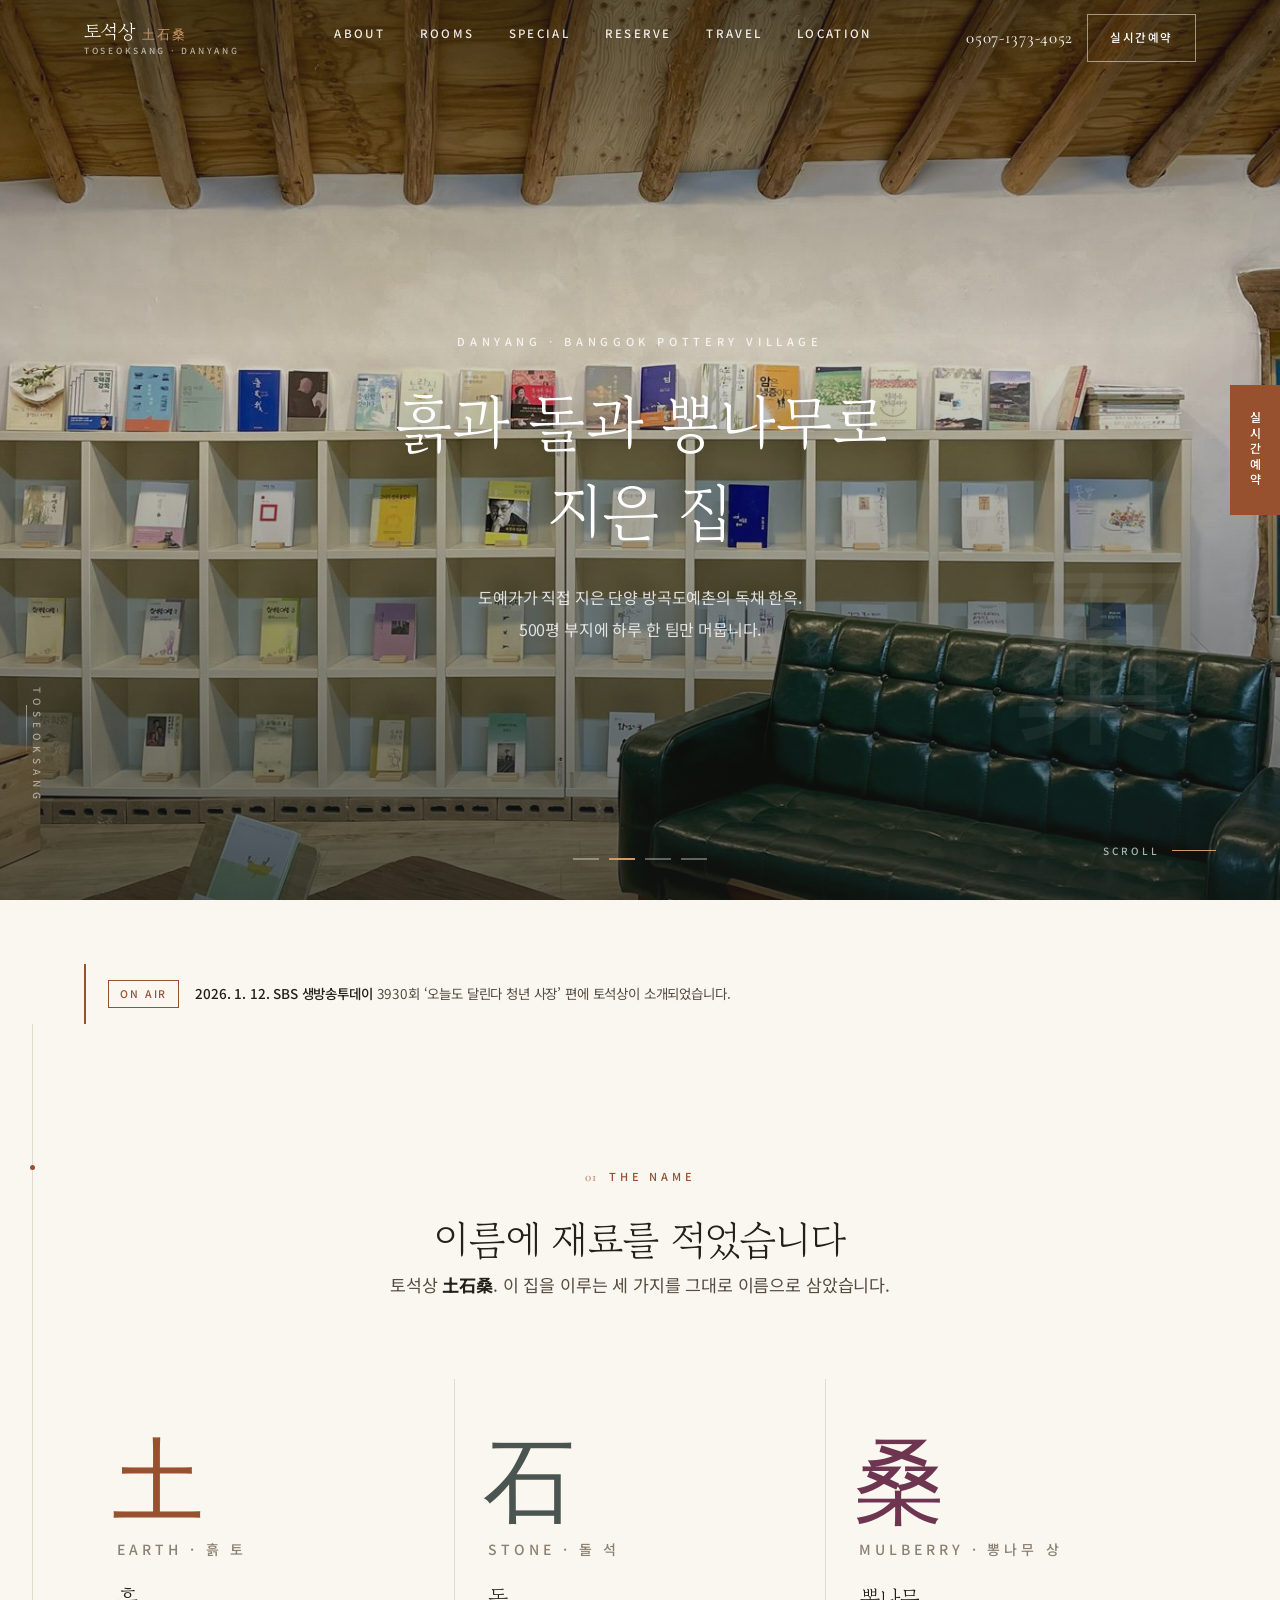
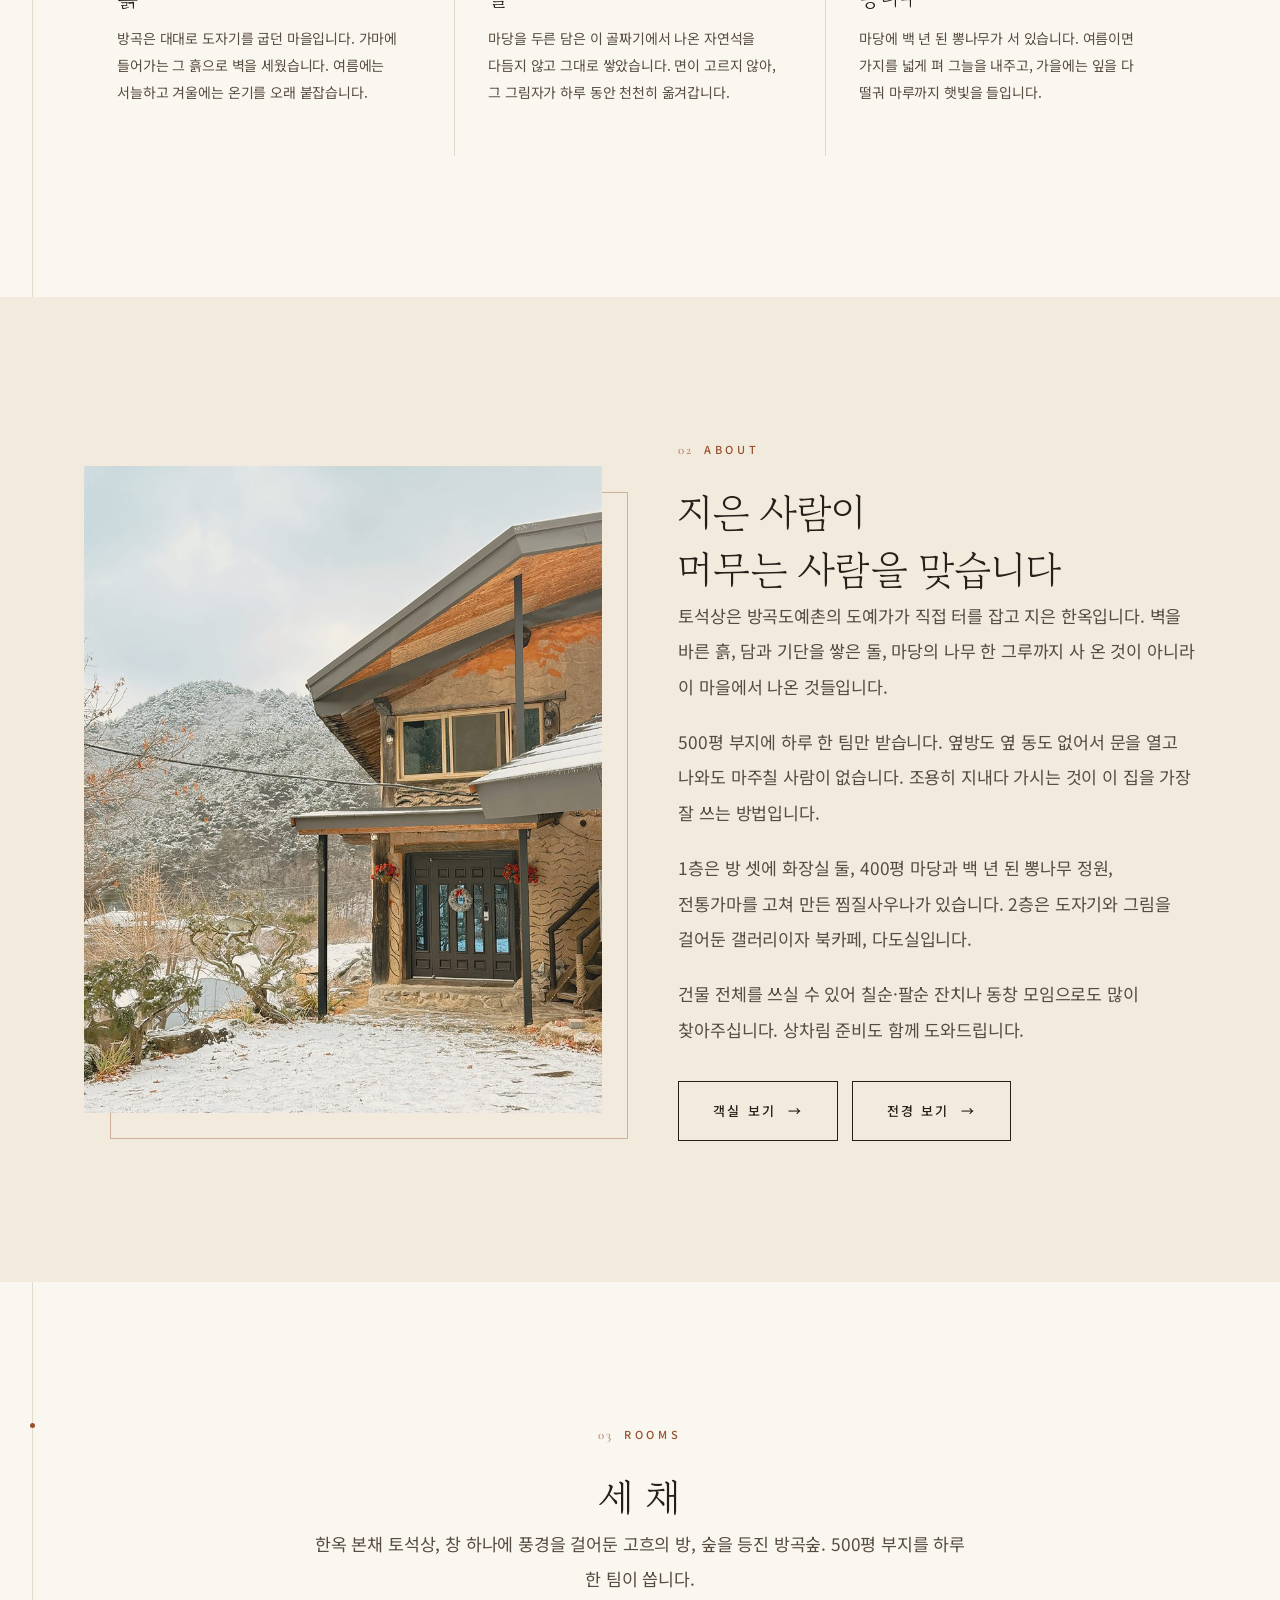
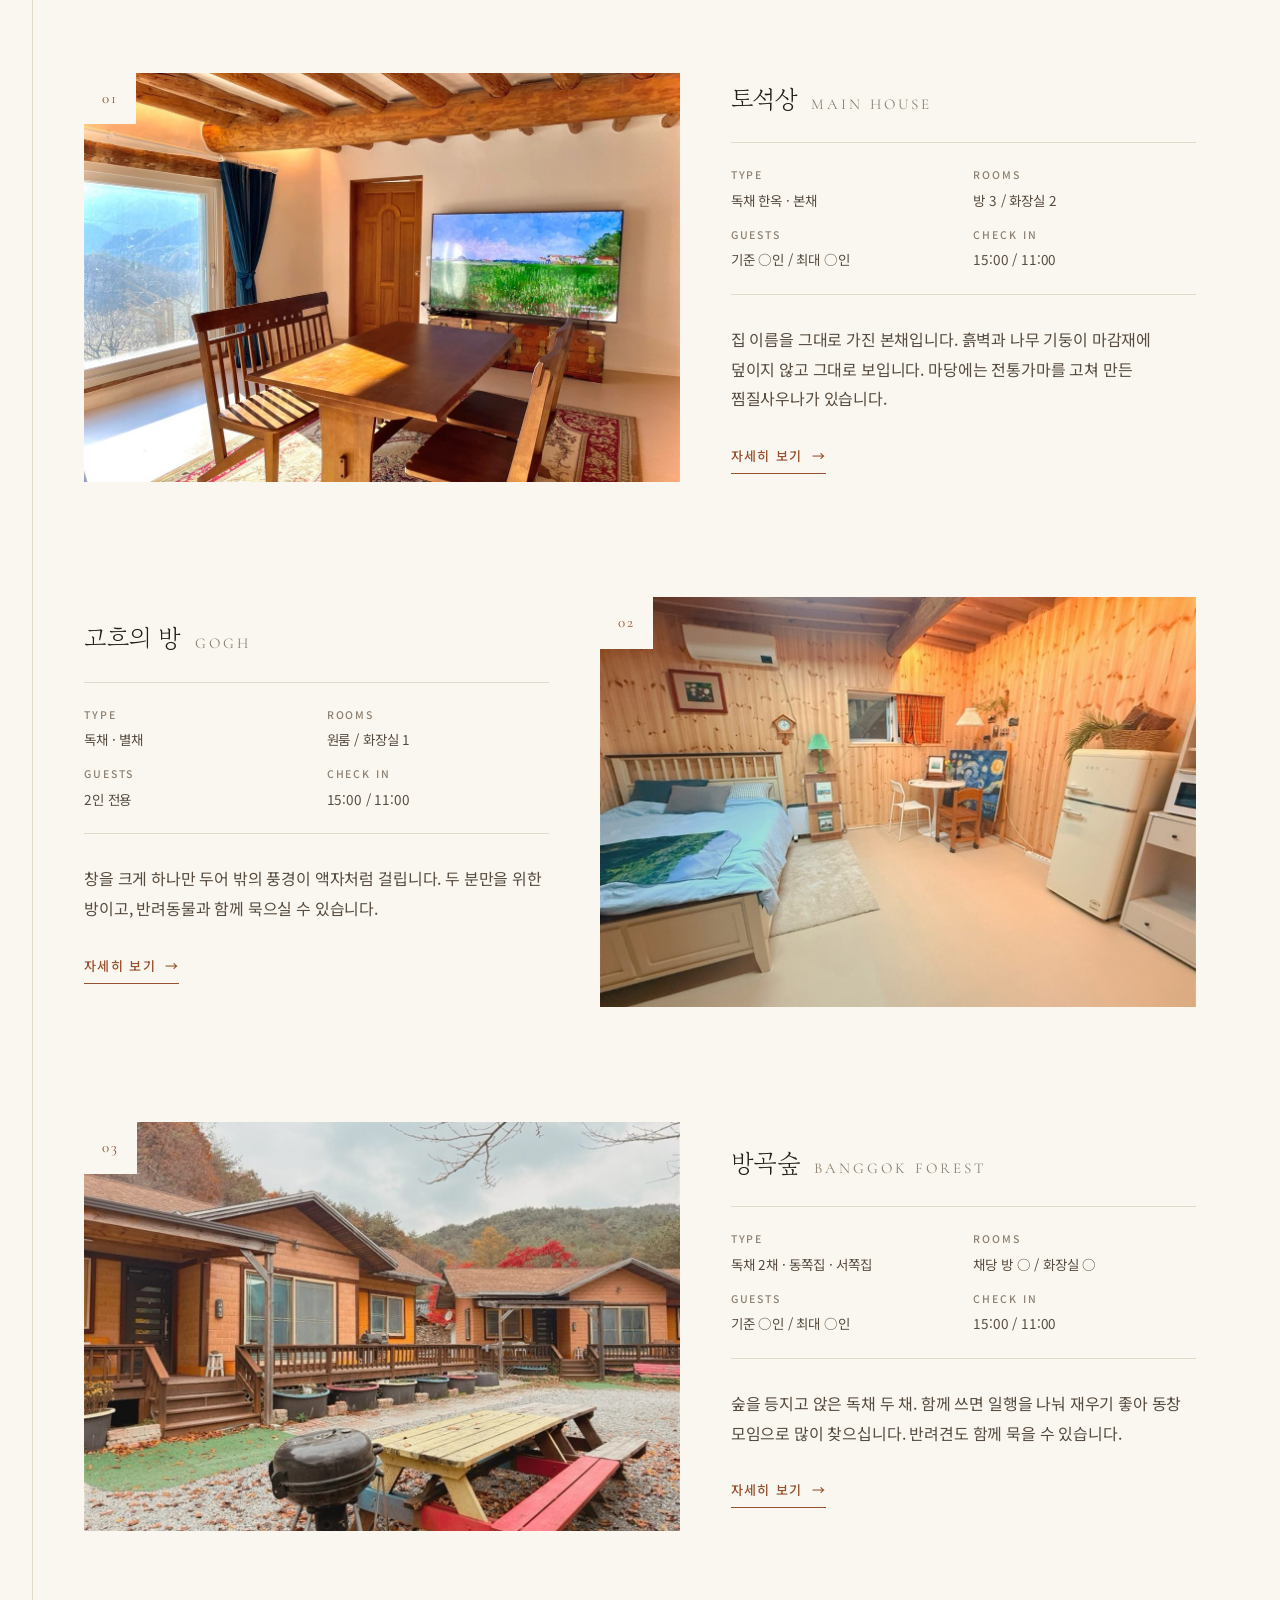
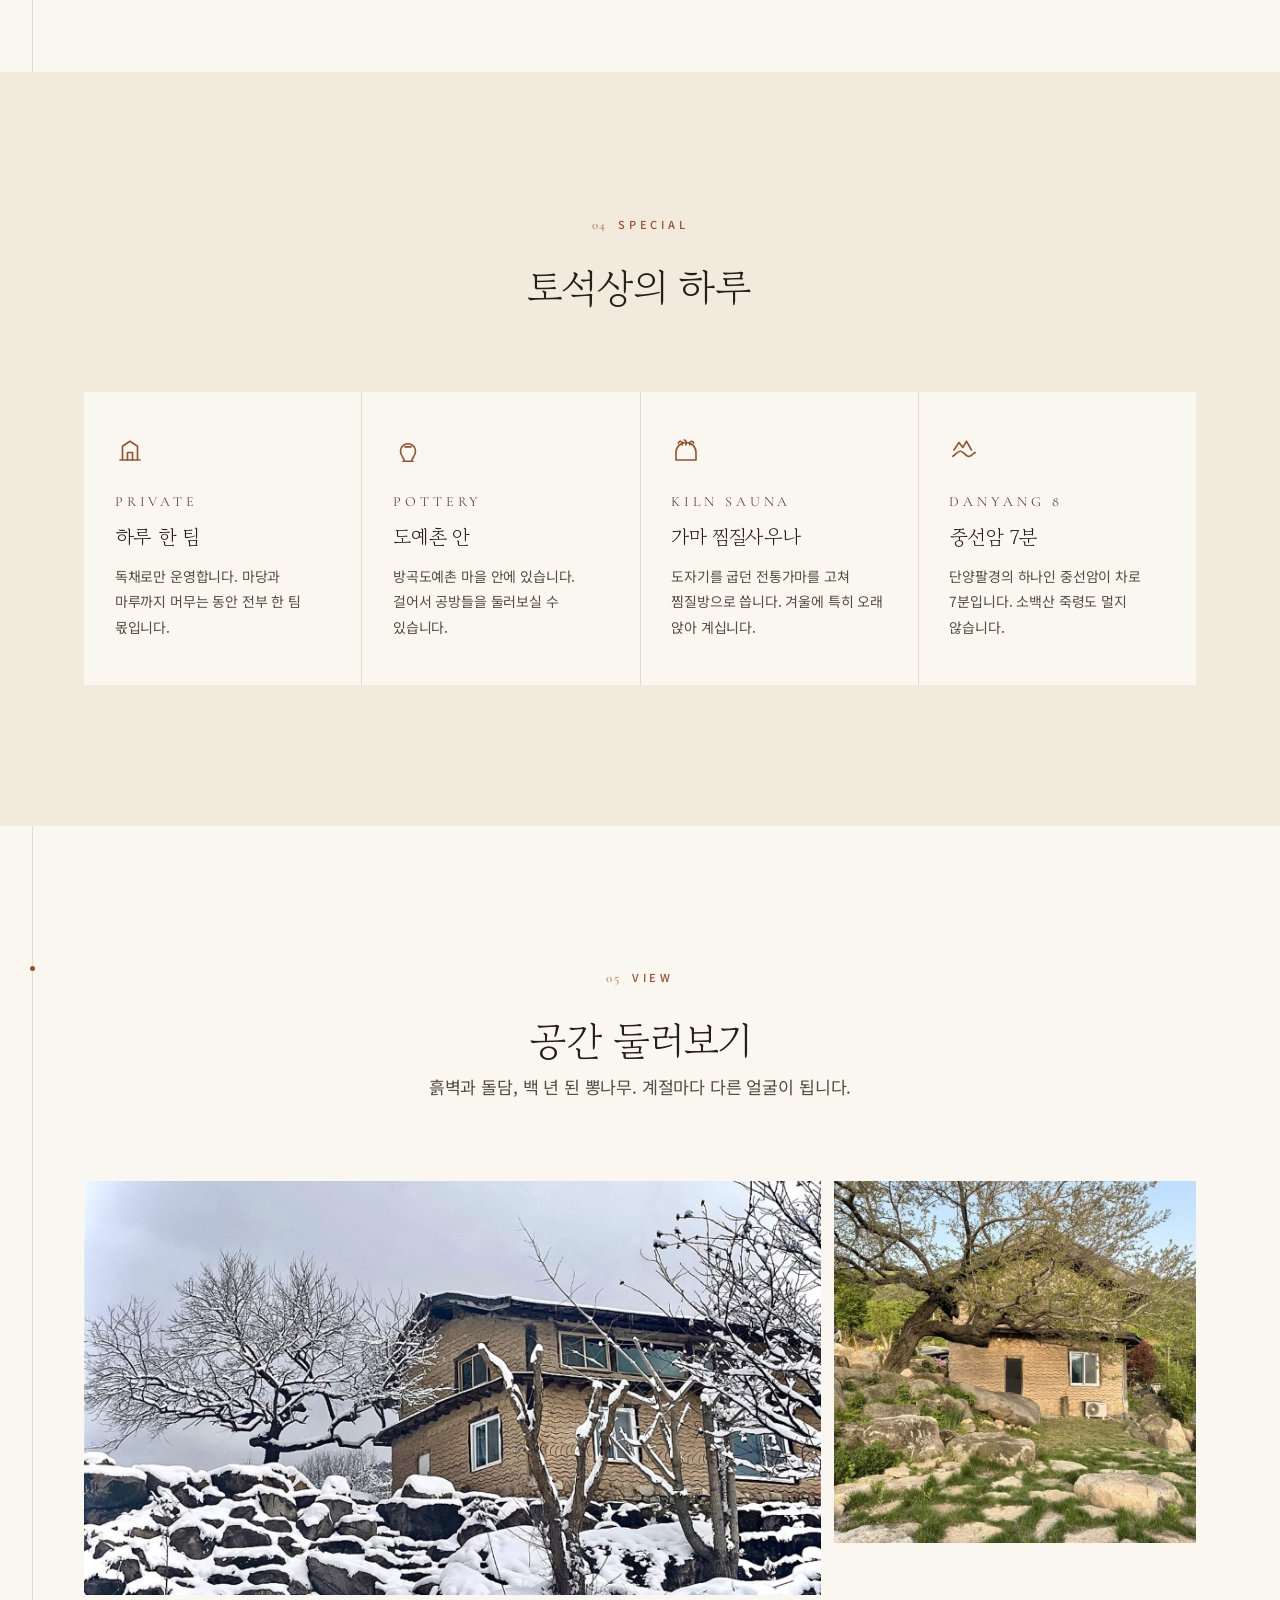
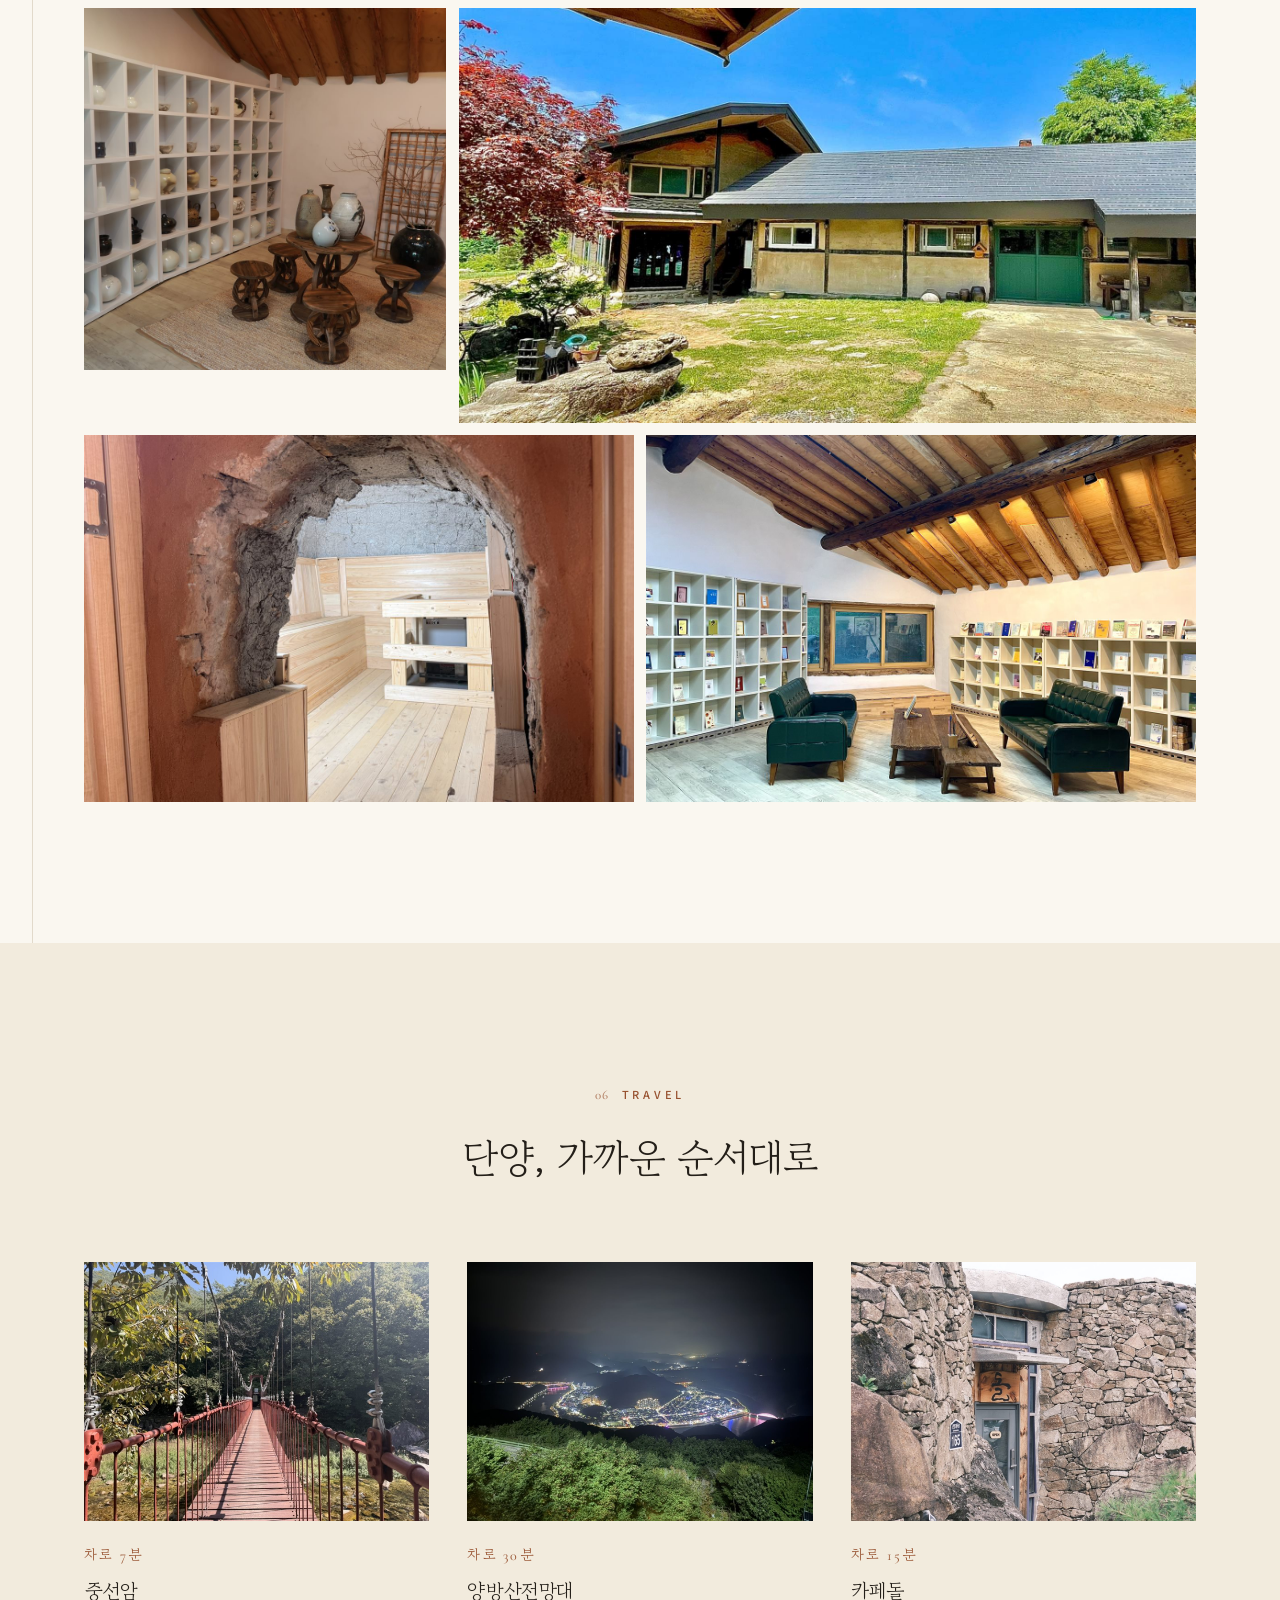
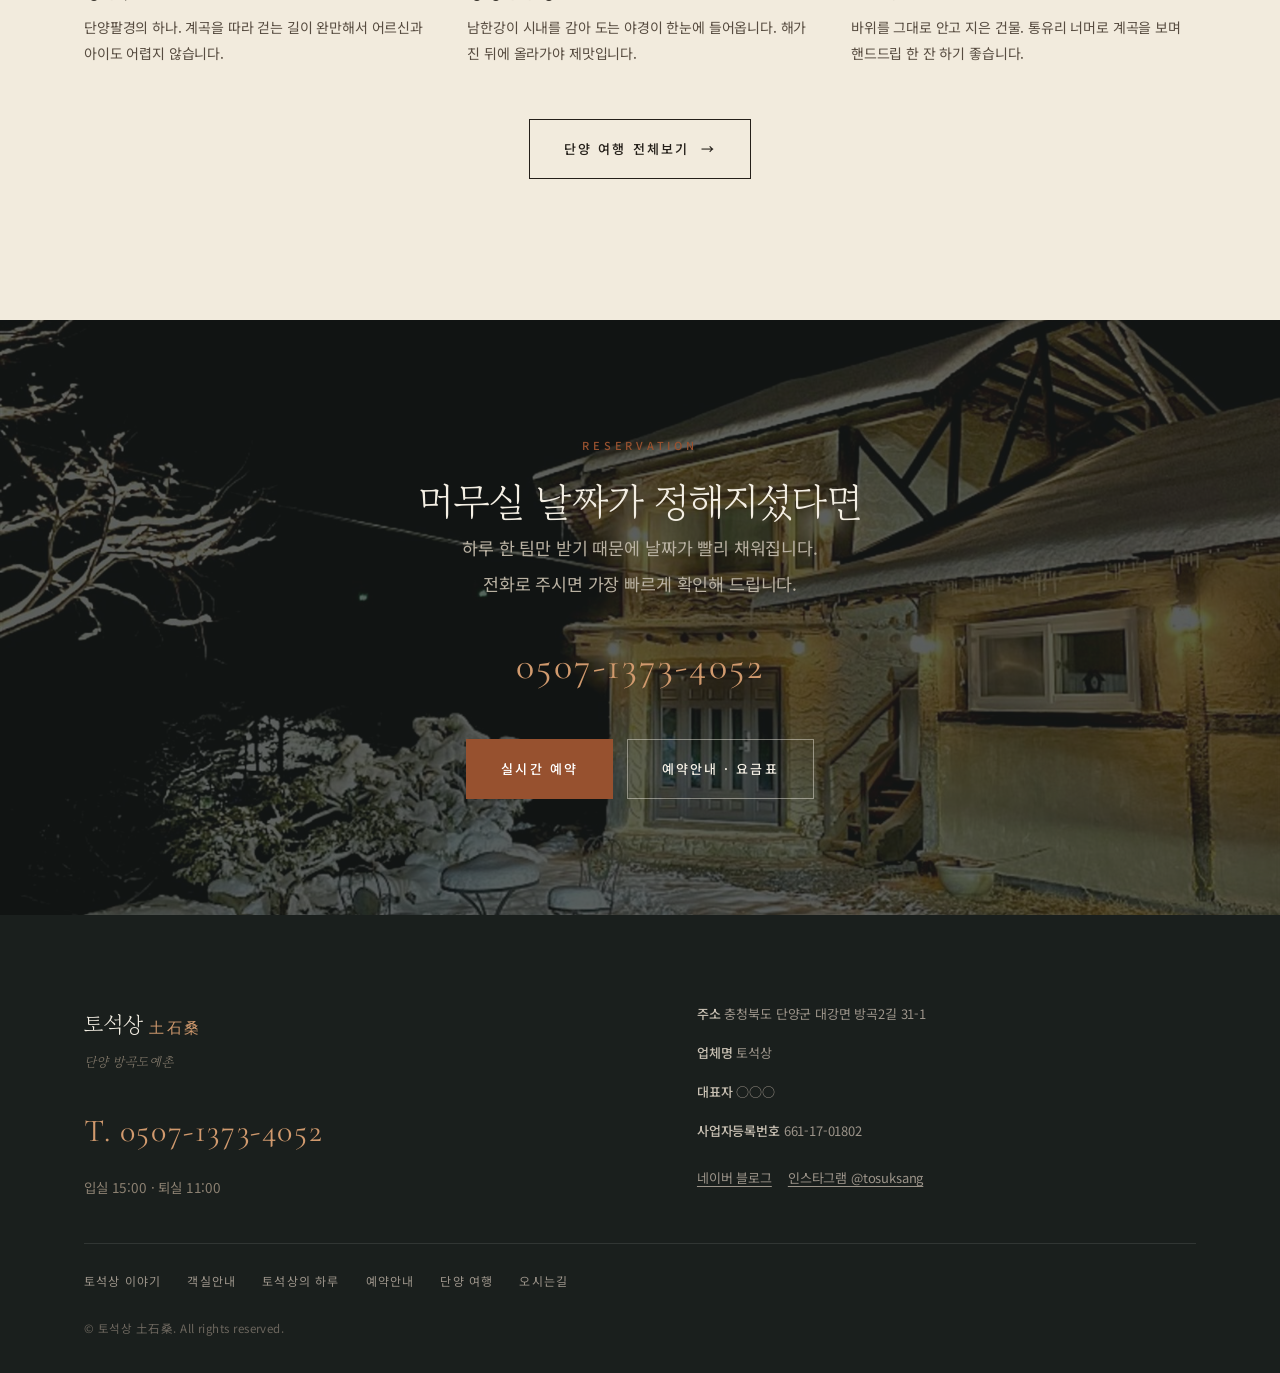
==== index.html @ c739dbc3 "토석상 홈페이지 초판 단양 방곡도예촌 독채한옥 토석상(土石桑) 안내 사이트. 서버 없이 동작하는 정적 5페이지 구성.  - 사진 38장: 사장님이 직접 올리신 네이버 예약·플레이스" ====
<!DOCTYPE html>
<html lang="ko">
<head>
<meta charset="utf-8">
<meta name="viewport" content="width=device-width, initial-scale=1">
<title>단양 독채펜션 토석상 土石桑 | 방곡도예촌 감성숙소</title>
<meta name="description" content="충북 단양 방곡도예촌에 있는 독채펜션 토석상(土石桑). 도예가가 직접 지은 흙집에서 한 팀만 머무는 하루. 중선암·소백산이 가까운 단양 감성숙소입니다.">
<meta name="keywords" content="단양독채펜션, 단양펜션, 토석상, 방곡도예촌, 단양감성숙소, 단양숙소추천, 소백산펜션, 중선암">
<link rel="canonical" href="https://example.kr/">
<meta property="og:type" content="website">
<meta property="og:title" content="단양 독채펜션 토석상 土石桑">
<meta property="og:description" content="흙과 돌과 뽕나무로 지은 집. 단양 방곡도예촌 독채펜션.">
<meta property="og:image" content="images/hero-1.jpg">
<link rel="stylesheet" href="css/style.css">
</head>
<body>
<a class="skip" href="#main">본문으로 바로가기</a>

<!-- ================= 헤더 ================= -->
<header class="header">
  <div class="header__inner">
    <a class="logo" href="index.html">
      <span class="logo__kr">
        <span data-site="name">토석상</span>
        <b class="logo__cn" data-site="nameCn">土石桑</b>
      </span>
      <span class="logo__en">TOSEOKSANG · DANYANG</span>
    </a>

    <nav aria-label="주메뉴">
      <ul class="nav">
        <li>
          <a class="nav__top" href="index.html#about">ABOUT</a>
          <ul class="nav__sub">
            <li><a href="index.html#about">토석상 이야기</a></li>
            <li><a href="index.html#gallery">전경보기</a></li>
          </ul>
        </li>
        <li>
          <a class="nav__top" href="rooms.html">ROOMS</a>
          <ul class="nav__sub">
            <li><a href="rooms.html#main">토석상 (본채)</a></li>
            <li><a href="rooms.html#gogh">고흐의 방</a></li>
            <li><a href="rooms.html#forest">방곡숲</a></li>
          </ul>
        </li>
        <li>
          <a class="nav__top" href="index.html#point">SPECIAL</a>
          <ul class="nav__sub">
            <li><a href="index.html#point">토석상의 하루</a></li>
            <li><a href="index.html#gallery">공간 둘러보기</a></li>
          </ul>
        </li>
        <li>
          <a class="nav__top" href="reservation.html">RESERVE</a>
          <ul class="nav__sub">
            <li><a href="reservation.html">예약안내 · 요금</a></li>
            <li><a href="#" data-book>실시간예약</a></li>
          </ul>
        </li>
        <li>
          <a class="nav__top" href="travel.html">TRAVEL</a>
          <ul class="nav__sub">
            <li><a href="travel.html">단양 여행</a></li>
          </ul>
        </li>
        <li>
          <a class="nav__top" href="location.html">LOCATION</a>
          <ul class="nav__sub">
            <li><a href="location.html">오시는길</a></li>
          </ul>
        </li>
      </ul>
    </nav>

    <div class="header__cta">
      <a class="header__tel" data-tel href="#"><span data-site="phone">0507-1373-4052</span></a>
      <a class="header__book" data-book href="#">실시간예약</a>
      <button class="burger" type="button" aria-expanded="false" aria-controls="drawer" aria-label="메뉴 열기">
        <span></span><span></span><span></span>
      </button>
    </div>
  </div>
</header>

<!-- ================= 모바일 메뉴 ================= -->
<div class="drawer" id="drawer" aria-hidden="true">
  <div class="drawer__group">
    <p class="drawer__label">About</p>
    <a href="index.html#about">토석상 이야기</a>
    <a href="index.html#gallery">전경보기</a>
  </div>
  <div class="drawer__group">
    <p class="drawer__label">Rooms</p>
    <a href="rooms.html#main">토석상 (본채)</a>
    <a href="rooms.html#gogh">고흐의 방</a>
    <a href="rooms.html#forest">방곡숲</a>
  </div>
  <div class="drawer__group">
    <p class="drawer__label">Special</p>
    <a href="index.html#point">토석상의 하루</a>
  </div>
  <div class="drawer__group">
    <p class="drawer__label">Reserve</p>
    <a href="reservation.html">예약안내 · 요금</a>
    <a href="#" data-book>실시간예약</a>
  </div>
  <div class="drawer__group">
    <p class="drawer__label">Travel &amp; Location</p>
    <a href="travel.html">단양 여행</a>
    <a href="location.html">오시는길</a>
  </div>
  <div class="drawer__foot">
    <a class="btn btn--gold" data-tel href="#">전화문의 <span data-site="phone">0507-1373-4052</span></a>
    <a class="btn" data-talk href="#">네이버 톡톡 문의</a>
    <a class="btn" data-blog href="#">네이버 블로그</a>
  </div>
</div>

<main id="main">

  <!-- ================= 히어로 ================= -->
  <section class="hero">
    <div class="hero__slides">
      <div class="hero__slide">
        <img src="images/hero-1.jpg" alt="방곡도예촌 숲에 자리한 토석상 흙집 외관" data-ph="펜션 외부 전경">
      </div>
      <div class="hero__slide">
        <img src="images/hero-2.jpg" alt="흙벽과 나무 기둥이 드러난 본채 내부" data-ph="본채 내부">
      </div>
      <div class="hero__slide">
        <img src="images/hero-3.jpg" alt="마당에서 바라본 소백산 능선" data-ph="마당 · 산 전망">
      </div>
      <div class="hero__slide">
        <img src="images/hero-4.jpg" alt="해가 진 뒤 등이 켜진 토석상의 저녁" data-ph="저녁 풍경">
      </div>
    </div>

    <p class="hero__seal" aria-hidden="true" data-site="nameCn">土石桑</p>

    <div class="hero__body">
      <p class="hero__eyebrow">DANYANG · BANGGOK POTTERY VILLAGE</p>
      <h1 class="hero__title">
        흙과 돌과 뽕나무로<br>
        지은 집
      </h1>
      <p class="hero__sub">
        도예가가 직접 지은 단양 방곡도예촌의 독채 한옥.<br>
        500평 부지에 하루 한 팀만 머뭅니다.
      </p>
    </div>

    <p class="hero__rail">TOSEOKSANG</p>
    <div class="hero__dots" role="tablist" aria-label="배경 사진 선택"></div>
    <p class="hero__scroll">Scroll <i></i></p>
  </section>

  <!-- ================= 방송 소개 띠 ================= -->
  <div class="wrap" style="margin-top:0">
    <div class="ribbon" style="margin-top:clamp(40px,5vw,72px)">
      <span class="tag">On air</span>
      <span><b>2026. 1. 12. SBS 생방송투데이</b> 3930회 &lsquo;오늘도 달린다 청년 사장&rsquo; 편에 토석상이 소개되었습니다.</span>
    </div>
  </div>

  <!-- ================= 이름 풀이 ================= -->
  <section class="section" id="about">
    <span class="spine"></span>
    <div class="wrap">
      <div class="section-head center rv">
        <span class="eyebrow"><span class="num">01</span>The name</span>
        <h2 class="h-section">이름에 재료를 적었습니다</h2>
        <span class="rule center"></span>
        <p class="lead">
          토석상 <b style="color:var(--ink)">土石桑</b>. 이 집을 이루는 세 가지를
          그대로 이름으로 삼았습니다.
        </p>
      </div>

      <div class="trigram rv rv-d1">
        <article>
          <p class="trigram__char">土</p>
          <p class="trigram__read">Earth · 흙 토</p>
          <h3>흙</h3>
          <p>
            방곡은 대대로 도자기를 굽던 마을입니다. 가마에 들어가는 그 흙으로
            벽을 세웠습니다. 여름에는 서늘하고 겨울에는 온기를 오래 붙잡습니다.
          </p>
        </article>
        <article>
          <p class="trigram__char">石</p>
          <p class="trigram__read">Stone · 돌 석</p>
          <h3>돌</h3>
          <p>
            마당을 두른 담은 이 골짜기에서 나온 자연석을 다듬지 않고
            그대로 쌓았습니다. 면이 고르지 않아, 그 그림자가 하루 동안
            천천히 옮겨갑니다.
          </p>
        </article>
        <article>
          <p class="trigram__char">桑</p>
          <p class="trigram__read">Mulberry · 뽕나무 상</p>
          <h3>뽕나무</h3>
          <p>
            마당에 백 년 된 뽕나무가 서 있습니다. 여름이면 가지를 넓게
            펴 그늘을 내주고, 가을에는 잎을 다 떨궈 마루까지 햇빛을 들입니다.
          </p>
        </article>
      </div>
    </div>
  </section>

  <!-- ================= 소개 ================= -->
  <section class="section section--paper2">
    <div class="wrap">
      <div class="intro">
        <div class="intro__media rv">
          <div class="frame">
            <img src="images/about.jpg" alt="흙벽과 돌담이 보이는 토석상 전경" data-ph="펜션 소개 사진">
          </div>
        </div>
        <div class="intro__body rv rv-d1">
          <span class="eyebrow"><span class="num">02</span>About</span>
          <h2 class="h-section">지은 사람이<br>머무는 사람을 맞습니다</h2>
          <span class="rule"></span>
          <p class="lead">
            토석상은 방곡도예촌의 도예가가 직접 터를 잡고 지은 한옥입니다.
            벽을 바른 흙, 담과 기단을 쌓은 돌, 마당의 나무 한 그루까지
            사 온 것이 아니라 이 마을에서 나온 것들입니다.
          </p>
          <p class="lead">
            500평 부지에 하루 한 팀만 받습니다. 옆방도 옆 동도 없어서
            문을 열고 나와도 마주칠 사람이 없습니다. 조용히 지내다
            가시는 것이 이 집을 가장 잘 쓰는 방법입니다.
          </p>
          <p class="lead">
            1층은 방 셋에 화장실 둘, 400평 마당과 백 년 된 뽕나무 정원,
            전통가마를 고쳐 만든 찜질사우나가 있습니다. 2층은 도자기와
            그림을 걸어둔 갤러리이자 북카페, 다도실입니다.
          </p>
          <p class="lead">
            건물 전체를 쓰실 수 있어 칠순·팔순 잔치나 동창 모임으로도
            많이 찾아주십니다. 상차림 준비도 함께 도와드립니다.
          </p>
          <div style="margin-top:34px; display:flex; gap:14px; flex-wrap:wrap;">
            <a class="btn" href="rooms.html">객실 보기 <span class="arw">→</span></a>
            <a class="btn" href="#gallery">전경 보기 <span class="arw">→</span></a>
          </div>
        </div>
      </div>
    </div>
  </section>

  <!-- ================= 객실 ================= -->
  <section class="section" id="rooms">
    <span class="spine"></span>
    <div class="wrap">
      <div class="section-head center rv">
        <span class="eyebrow"><span class="num">03</span>Rooms</span>
        <h2 class="h-section">세 채</h2>
        <span class="rule center"></span>
        <p class="lead">
          한옥 본채 토석상, 창 하나에 풍경을 걸어둔 고흐의 방, 숲을 등진 방곡숲.
          500평 부지를 하루 한 팀이 씁니다.
        </p>
      </div>

      <div class="rooms">
        <article class="room rv">
          <a class="room__media" href="rooms.html#main">
            <img src="images/room-main.jpg" alt="본채 토석상 한옥 내부" data-ph="본채 · 토석상">
            <span class="room__no">01</span>
          </a>
          <div class="room__body">
            <h3 class="h-sub room__name">토석상 <span class="en">Main house</span></h3>
            <dl class="room__spec">
              <div><dt>Type</dt><dd>독채 한옥 · 본채</dd></div>
              <div><dt>Rooms</dt><dd>방 3 / 화장실 2</dd></div>
              <div><dt>Guests</dt><dd>기준 ○인 / 최대 ○인</dd></div>
              <div><dt>Check in</dt><dd><span data-site="checkIn">15:00</span> / <span data-site="checkOut">11:00</span></dd></div>
            </dl>
            <p>집 이름을 그대로 가진 본채입니다. 흙벽과 나무 기둥이 마감재에 덮이지 않고 그대로 보입니다. 마당에는 전통가마를 고쳐 만든 찜질사우나가 있습니다.</p>
            <p style="margin-top:26px"><a class="tlink" href="rooms.html#main">자세히 보기 <span class="arw">→</span></a></p>
          </div>
        </article>

        <article class="room rv">
          <a class="room__media" href="rooms.html#gogh">
            <img src="images/room-gogh.jpg" alt="고흐의 방 내부" data-ph="고흐의 방">
            <span class="room__no">02</span>
          </a>
          <div class="room__body">
            <h3 class="h-sub room__name">고흐의 방 <span class="en">Gogh</span></h3>
            <dl class="room__spec">
              <div><dt>Type</dt><dd>독채 · 별채</dd></div>
              <div><dt>Rooms</dt><dd>원룸 / 화장실 1</dd></div>
              <div><dt>Guests</dt><dd>2인 전용</dd></div>
              <div><dt>Check in</dt><dd><span data-site="checkIn">15:00</span> / <span data-site="checkOut">11:00</span></dd></div>
            </dl>
            <p>창을 크게 하나만 두어 밖의 풍경이 액자처럼 걸립니다. 두 분만을 위한 방이고, 반려동물과 함께 묵으실 수 있습니다.</p>
            <p style="margin-top:26px"><a class="tlink" href="rooms.html#gogh">자세히 보기 <span class="arw">→</span></a></p>
          </div>
        </article>

        <article class="room rv">
          <a class="room__media" href="rooms.html#forest">
            <img src="images/room-forest.jpg" alt="방곡숲 내부" data-ph="방곡숲">
            <span class="room__no">03</span>
          </a>
          <div class="room__body">
            <h3 class="h-sub room__name">방곡숲 <span class="en">Banggok forest</span></h3>
            <dl class="room__spec">
              <div><dt>Type</dt><dd>독채 2채 · 동쪽집 · 서쪽집</dd></div>
              <div><dt>Rooms</dt><dd>채당 방 ○ / 화장실 ○</dd></div>
              <div><dt>Guests</dt><dd>기준 ○인 / 최대 ○인</dd></div>
              <div><dt>Check in</dt><dd><span data-site="checkIn">15:00</span> / <span data-site="checkOut">11:00</span></dd></div>
            </dl>
            <p>숲을 등지고 앉은 독채 두 채. 함께 쓰면 일행을 나눠 재우기 좋아 동창 모임으로 많이 찾으십니다. 반려견도 함께 묵을 수 있습니다.</p>
            <p style="margin-top:26px"><a class="tlink" href="rooms.html#forest">자세히 보기 <span class="arw">→</span></a></p>
          </div>
        </article>
      </div>
    </div>
  </section>

  <!-- ================= 특장점 ================= -->
  <section class="section section--paper2" id="point">
    <div class="wrap">
      <div class="section-head center rv">
        <span class="eyebrow"><span class="num">04</span>Special</span>
        <h2 class="h-section">토석상의 하루</h2>
        <span class="rule center"></span>
      </div>

      <div class="points rv rv-d1">
        <article class="point">
          <div class="point__ico" aria-hidden="true">
            <svg viewBox="0 0 24 24" fill="none" stroke="currentColor" stroke-width="1.3" stroke-linecap="round" stroke-linejoin="round">
              <path d="M4 20h16M6 20V9l6-4 6 4v11"/><path d="M10 20v-6h4v6"/>
            </svg>
          </div>
          <p class="point__en">Private</p>
          <h3>하루 한 팀</h3>
          <p>독채로만 운영합니다. 마당과 마루까지 머무는 동안 전부 한 팀 몫입니다.</p>
        </article>

        <article class="point">
          <div class="point__ico" aria-hidden="true">
            <svg viewBox="0 0 24 24" fill="none" stroke="currentColor" stroke-width="1.3" stroke-linecap="round" stroke-linejoin="round">
              <path d="M8 21h8M9 21c0-3-3-4-3-8a6 6 0 0 1 12 0c0 4-3 5-3 8"/><path d="M9.5 9.5h5"/>
            </svg>
          </div>
          <p class="point__en">Pottery</p>
          <h3>도예촌 안</h3>
          <p>방곡도예촌 마을 안에 있습니다. 걸어서 공방들을 둘러보실 수 있습니다.</p>
        </article>

        <article class="point">
          <div class="point__ico" aria-hidden="true">
            <svg viewBox="0 0 24 24" fill="none" stroke="currentColor" stroke-width="1.3" stroke-linecap="round" stroke-linejoin="round">
              <path d="M4 20h16v-6a8 8 0 0 0-16 0Z"/><path d="M9 8V6.5a1.5 1.5 0 0 0-3 0"/><path d="M15 8V6.5a1.5 1.5 0 0 1 3 0"/><path d="M12 8V5.5a1.5 1.5 0 0 0-1.5-1.5"/>
            </svg>
          </div>
          <p class="point__en">Kiln sauna</p>
          <h3>가마 찜질사우나</h3>
          <p>도자기를 굽던 전통가마를 고쳐 찜질방으로 씁니다. 겨울에 특히 오래 앉아 계십니다.</p>
        </article>

        <article class="point">
          <div class="point__ico" aria-hidden="true">
            <svg viewBox="0 0 24 24" fill="none" stroke="currentColor" stroke-width="1.3" stroke-linecap="round" stroke-linejoin="round">
              <path d="M3 17c2.5-1 3.5-4 6-4s3.5 3 6 4 3.5-2 6-3"/><path d="M4 12l4-6 3 4 3-5 4 7"/>
            </svg>
          </div>
          <p class="point__en">Danyang 8</p>
          <h3>중선암 7분</h3>
          <p>단양팔경의 하나인 중선암이 차로 7분입니다. 소백산 죽령도 멀지 않습니다.</p>
        </article>
      </div>
    </div>
  </section>

  <!-- ================= 전경 갤러리 ================= -->
  <section class="section" id="gallery">
    <span class="spine"></span>
    <div class="wrap">
      <div class="section-head center rv">
        <span class="eyebrow"><span class="num">05</span>View</span>
        <h2 class="h-section">공간 둘러보기</h2>
        <span class="rule center"></span>
        <p class="lead">흙벽과 돌담, 백 년 된 뽕나무. 계절마다 다른 얼굴이 됩니다.</p>
      </div>

      <div class="gallery rv rv-d1">
        <a class="g-8" href="#gallery"><img src="images/gallery-1.jpg" alt="눈 내린 마당과 자연석 돌담" data-ph="전경 1"></a>
        <a class="g-4" href="#gallery"><img src="images/gallery-2.jpg" alt="백 년 된 뽕나무가 그늘을 드리운 정원" data-ph="전경 2"></a>
        <a class="g-4" href="#gallery"><img src="images/gallery-3.jpg" alt="2층 갤러리에 놓인 도자기" data-ph="전경 3"></a>
        <a class="g-8" href="#gallery"><img src="images/gallery-4.jpg" alt="해 질 무렵의 야외 바베큐장" data-ph="전경 4"></a>
        <a class="g-6" href="#gallery"><img src="images/gallery-5.jpg" alt="전통가마를 고쳐 만든 찜질사우나 입구" data-ph="전경 5"></a>
        <a class="g-6" href="#gallery"><img src="images/gallery-6.jpg" alt="2층 북카페와 다도실" data-ph="전경 6"></a>
      </div>
    </div>
  </section>

  <!-- ================= 여행지 미리보기 ================= -->
  <section class="section section--paper2" id="travel">
    <div class="wrap">
      <div class="section-head center rv">
        <span class="eyebrow"><span class="num">06</span>Travel</span>
        <h2 class="h-section">단양, 가까운 순서대로</h2>
        <span class="rule center"></span>
      </div>

      <div class="spots rv rv-d1">
        <article class="spot">
          <div class="spot__media"><img src="images/travel-1.jpg" alt="중선암 계곡을 건너는 붉은 출렁다리" data-ph="중선암" data-ph-light></div>
          <p class="spot__dist">차로 7분</p>
          <h3>중선암</h3>
          <p>단양팔경의 하나. 계곡을 따라 걷는 길이 완만해서 어르신과 아이도 어렵지 않습니다.</p>
        </article>
        <article class="spot">
          <div class="spot__media"><img src="images/travel-2.jpg" alt="양방산전망대에서 내려다본 단양 야경" data-ph="양방산전망대" data-ph-light></div>
          <p class="spot__dist">차로 30분</p>
          <h3>양방산전망대</h3>
          <p>남한강이 시내를 감아 도는 야경이 한눈에 들어옵니다. 해가 진 뒤에 올라가야 제맛입니다.</p>
        </article>
        <article class="spot">
          <div class="spot__media"><img src="images/travel-3.jpg" alt="돌로 지은 카페돌 외관" data-ph="카페돌" data-ph-light></div>
          <p class="spot__dist">차로 15분</p>
          <h3>카페돌</h3>
          <p>바위를 그대로 안고 지은 건물. 통유리 너머로 계곡을 보며 핸드드립 한 잔 하기 좋습니다.</p>
        </article>
      </div>

      <p class="center" style="margin-top:52px"><a class="btn" href="travel.html">단양 여행 전체보기 <span class="arw">→</span></a></p>
    </div>
  </section>

  <!-- ================= 예약 CTA ================= -->
  <section class="cta">
    <img src="images/cta.jpg" alt="" data-ph="예약 안내 배경" aria-hidden="true">
    <div class="cta__body wrap">
      <p class="eyebrow center" style="margin-bottom:18px">Reservation</p>
      <h2 class="h-section" style="color:#F4EFE4">머무실 날짜가 정해지셨다면</h2>
      <span class="rule center"></span>
      <p class="lead" style="color:#B9B1A2">
        하루 한 팀만 받기 때문에 날짜가 빨리 채워집니다.<br>
        전화로 주시면 가장 빠르게 확인해 드립니다.
      </p>
      <a class="cta__tel" data-tel href="#"><span data-site="phone">0507-1373-4052</span></a>
      <div class="cta__actions">
        <a class="btn btn--gold" data-book href="#">실시간 예약</a>
        <a class="btn btn--light" href="reservation.html">예약안내 · 요금표</a>
      </div>
    </div>
  </section>

</main>

<!-- ================= 푸터 ================= -->
<footer class="footer">
  <div class="wrap">
    <div class="footer__top">
      <div>
        <p class="footer__logo">
          <span data-site="name">토석상</span>
          <span style="font-size:15px; letter-spacing:.16em; color:var(--clay-lit)" data-site="nameCn">土石桑</span>
        </p>
        <span class="latin" data-site="region">단양 방곡도예촌</span>
        <a class="footer__tel" data-tel href="#">T. <span data-site="phone">0507-1373-4052</span></a>
        <p class="small" style="margin-top:14px">
          입실 <span data-site="checkIn">15:00</span> · 퇴실 <span data-site="checkOut">11:00</span>
        </p>
      </div>
      <dl class="footer__biz">
        <div><b>주소</b> <span data-site="address">주소를 입력하세요</span></div>
        <div><b>업체명</b> <span data-site="company">토석상</span></div>
        <div><b>대표자</b> <span data-site="ceo">○○○</span></div>
        <div><b>사업자등록번호</b> <span data-site="bizNo">000-00-00000</span></div>
        <div style="margin-top:8px; display:flex; gap:16px"><a data-blog href="#" style="text-decoration:underline; text-underline-offset:3px">네이버 블로그</a><a data-insta href="#" style="text-decoration:underline; text-underline-offset:3px">인스타그램 @tosuksang</a></div>
      </dl>
    </div>

    <nav class="footer__nav" aria-label="하단 메뉴">
      <a href="index.html#about">토석상 이야기</a>
      <a href="rooms.html">객실안내</a>
      <a href="index.html#point">토석상의 하루</a>
      <a href="reservation.html">예약안내</a>
      <a href="travel.html">단양 여행</a>
      <a href="location.html">오시는길</a>
    </nav>

    <p class="footer__copy">© <span data-site="name">토석상</span> 土石桑. All rights reserved.</p>
  </div>
</footer>

<div class="float-book">
  <a data-book href="#">실시간예약</a>
  <a class="only-mobile" data-tel href="#">전화문의</a>
</div>

<script src="js/site-config.js"></script>
<script src="js/main.js"></script>
</body>
</html>
---- css/style.css ----
@import url('https://fonts.googleapis.com/css2?family=Gowun+Batang:wght@400;700&family=Noto+Sans+KR:wght@300;400;500;700&family=Cormorant+Garamond:ital,wght@0,300;0,400;1,300&display=swap');

/* ============================================================
   토석상 土石桑 — 디자인 시스템

   이름 세 글자에서 색을 가져왔습니다.
     土 흙   → 가마에서 구운 도자기 흙빛 (clay)  · 주 포인트
     石 돌   → 계곡 돌의 서늘한 회녹색 (stone)
     桑 뽕나무 → 뽕 열매의 짙은 자주 (mulberry) · 드물게 한 번
   ============================================================ */

:root {
  /* 색 */
  --ink:        #241F19;   /* 가장 진한 먹빛 갈색 — 제목 */
  --ink-2:      #574C40;   /* 본문 */
  --muted:      #8C8172;   /* 보조 텍스트 */
  --line:       #E2DACB;   /* 실선 */
  --line-soft:  #EFE9DD;
  --paper:      #FAF7F0;   /* 따뜻한 배경 — 마른 흙 */
  --paper-2:    #F2EBDD;   /* 한 톤 눌린 배경 */

  --clay:       #97512F;   /* 土 — 구운 흙. 밝은 배경 위 텍스트용 */
  --clay-lit:   #D19A6E;   /* 土 — 어두운 배경 위 텍스트용 */
  --stone:      #4A5450;   /* 石 — 서늘한 회녹색 */
  --stone-2:    #2B322F;   /* 石 — 어두운 섹션 */
  --stone-3:    #1A1F1D;
  --mulberry:   #6E3550;   /* 桑 — 뽕 열매 */

  /* 하위 호환용 별칭 */
  --gold:     var(--clay);
  --gold-lit: var(--clay-lit);
  --forest:   var(--stone-2);
  --forest-2: var(--stone-3);
  --white:      #FFFFFF;

  /* 글꼴 */
  --serif:  'Gowun Batang', 'Nanum Myeongjo', serif;
  --sans:   'Noto Sans KR', -apple-system, 'Malgun Gothic', sans-serif;
  --latin:  'Cormorant Garamond', 'Gowun Batang', serif;

  /* 여백 */
  --gutter: clamp(20px, 5vw, 64px);
  --section: clamp(80px, 11vw, 168px);
  --maxw: 1240px;

  /* 기타 */
  --ease: cubic-bezier(.22, .61, .36, 1);
  --header-h: 76px;
}

/* ── 리셋 ─────────────────────────────────────────────── */
*, *::before, *::after { box-sizing: border-box; }
* { margin: 0; padding: 0; }
html { -webkit-text-size-adjust: 100%; scroll-behavior: smooth; scroll-padding-top: var(--header-h); }
img, picture, svg { display: block; max-width: 100%; height: auto; }
ul, ol { list-style: none; }
button { font: inherit; color: inherit; background: none; border: 0; cursor: pointer; }
a { color: inherit; text-decoration: none; }
table { border-collapse: collapse; width: 100%; }

body {
  font-family: var(--sans);
  font-weight: 400;
  font-size: 16px;
  line-height: 1.85;
  color: var(--ink-2);
  background: var(--paper);
  letter-spacing: -.01em;
  word-break: keep-all;      /* 한글 단어 단위 줄바꿈 */
  overflow-wrap: break-word;
}
body.nav-open { overflow: hidden; }

/* ── 타이포 ───────────────────────────────────────────── */
h1, h2, h3, h4 {
  font-family: var(--serif);
  font-weight: 400;
  color: var(--ink);
  line-height: 1.42;
  letter-spacing: -.02em;
}

.eyebrow {
  font-family: var(--sans);
  font-size: 11px;
  font-weight: 500;
  letter-spacing: .34em;
  text-transform: uppercase;
  color: var(--gold);
  display: block;
  margin-bottom: 22px;
}
.eyebrow .num {
  font-family: var(--latin);
  font-size: 13px;
  letter-spacing: .1em;
  margin-right: 12px;
  opacity: .7;
}

.h-display { font-size: clamp(30px, 5.4vw, 60px); line-height: 1.34; }
.h-section { font-size: clamp(25px, 3.5vw, 40px); }
.h-sub     { font-size: clamp(19px, 2.1vw, 25px); }

.lead {
  font-size: clamp(15px, 1.35vw, 17.5px);
  line-height: 2.05;
  color: var(--ink-2);
}
.small { font-size: 13.5px; line-height: 1.8; color: var(--muted); }

.latin {
  font-family: var(--latin);
  font-weight: 300;
  font-style: italic;
  letter-spacing: .02em;
  color: var(--muted);
}

/* 금색 짧은 괘선 */
.rule { width: 40px; height: 1px; background: var(--gold); margin: 30px 0; }
.rule.center { margin-inline: auto; }

/* ── 레이아웃 ─────────────────────────────────────────── */
.wrap { width: 100%; max-width: var(--maxw); margin-inline: auto; padding-inline: var(--gutter); }
.wrap-narrow { max-width: 760px; }
.section { padding-block: var(--section); position: relative; }
.section--paper2 { background: var(--paper-2); }
.section--dark { background: var(--forest); color: #CFC8BA; }
.section--dark h1, .section--dark h2, .section--dark h3 { color: #F4EFE4; }
.section--dark .lead { color: #B9B1A2; }
.center { text-align: center; }

.section-head { max-width: 660px; margin-bottom: clamp(44px, 6vw, 76px); }
.section-head.center { margin-inline: auto; }

/* 페이지를 관통하는 금색 세로 실선 — 인쇄물 같은 리듬 */
.spine {
  position: absolute; left: max(calc(var(--gutter) / 2), 14px); top: 0; bottom: 0;
  width: 1px; background: var(--line); pointer-events: none;
}
.spine::before {
  content: ''; position: absolute; left: -2px; top: var(--section);
  width: 5px; height: 5px; border-radius: 50%; background: var(--gold);
}
@media (max-width: 900px) { .spine { display: none; } }

/* ── 버튼 ─────────────────────────────────────────────── */
.btn {
  display: inline-flex; align-items: center; gap: 12px;
  padding: 17px 34px;
  font-family: var(--sans); font-size: 13px; font-weight: 500;
  letter-spacing: .16em; text-transform: uppercase;
  border: 1px solid var(--ink); color: var(--ink);
  background: transparent; cursor: pointer;
  transition: background .35s var(--ease), color .35s var(--ease),
              border-color .35s var(--ease);
}
.btn:hover { background: var(--ink); color: var(--paper); }
.btn .arw { transition: transform .35s var(--ease); }
.btn:hover .arw { transform: translateX(5px); }

.btn--gold { background: var(--gold); border-color: var(--gold); color: #fff; }
.btn--gold:hover { background: var(--ink); border-color: var(--ink); color: #fff; }

.btn--light { border-color: rgba(244,239,228,.45); color: #F4EFE4; }
.btn--light:hover { background: #F4EFE4; border-color: #F4EFE4; color: var(--forest); }

/* 텍스트 링크 */
.tlink {
  display: inline-flex; align-items: center; gap: 9px;
  font-size: 13px; font-weight: 500; letter-spacing: .1em;
  color: var(--gold); padding-bottom: 5px;
  border-bottom: 1px solid currentColor;
  transition: gap .3s var(--ease), color .3s var(--ease);
}
.tlink:hover { gap: 15px; color: var(--ink); }

/* ============================================================
   헤더 / 내비게이션
   ============================================================ */
.header {
  position: fixed; inset: 0 0 auto; z-index: 90;
  height: var(--header-h);
  display: flex; align-items: center;
  transition: background .4s var(--ease), box-shadow .4s var(--ease),
              height .4s var(--ease);
}
.header__inner {
  width: 100%; max-width: var(--maxw); margin-inline: auto;
  padding-inline: var(--gutter);
  display: flex; align-items: center; justify-content: space-between; gap: 24px;
}

.logo { display: flex; flex-direction: column; line-height: 1.15; }
.logo__kr { font-family: var(--serif); font-size: 19px; color: #fff; letter-spacing: -.01em; }
.logo__en {
  font-family: var(--sans); font-size: 8.5px; font-weight: 500;
  letter-spacing: .32em; color: rgba(255,255,255,.62); margin-top: 4px;
}

/* 데스크톱 메뉴 */
.nav { display: flex; align-items: center; gap: clamp(18px, 2.4vw, 40px); }
.nav > li { position: relative; }
.nav__top {
  display: block; padding: 26px 2px;
  font-size: 11.5px; font-weight: 500; letter-spacing: .2em;
  color: rgba(255,255,255,.9);
  transition: color .3s var(--ease);
}
.nav__top::after {
  content: ''; display: block; height: 1px; margin-top: 7px;
  background: var(--gold-lit); transform: scaleX(0); transform-origin: left;
  transition: transform .38s var(--ease);
}
.nav > li:hover .nav__top::after,
.nav > li[aria-current] .nav__top::after { transform: scaleX(1); }

.nav__sub {
  position: absolute; top: 100%; left: 50%; transform: translate(-50%, 8px);
  min-width: 148px; padding: 12px 0;
  background: rgba(255,255,255,.97);
  border-top: 2px solid var(--gold);
  box-shadow: 0 18px 40px rgba(36,31,25,.14);
  opacity: 0; visibility: hidden;
  transition: opacity .3s var(--ease), transform .3s var(--ease), visibility .3s;
}
.nav > li:hover .nav__sub { opacity: 1; visibility: visible; transform: translate(-50%, 0); }
.nav__sub a {
  display: block; padding: 9px 22px;
  font-size: 13.5px; color: var(--ink-2); white-space: nowrap;
  transition: color .25s, background .25s;
}
.nav__sub a:hover { color: var(--gold); background: var(--paper-2); }

.header__cta { display: flex; align-items: center; gap: 14px; }
.header__tel {
  font-family: var(--latin); font-style: normal; font-size: 17px;
  letter-spacing: .04em; color: #fff;
}
.header__book {
  padding: 12px 22px; font-size: 11.5px; font-weight: 500; letter-spacing: .14em;
  border: 1px solid rgba(255,255,255,.5); color: #fff;
  transition: background .3s var(--ease), color .3s var(--ease), border-color .3s var(--ease);
}
.header__book:hover { background: #fff; border-color: #fff; color: var(--ink); }

/* 스크롤 후 · 서브페이지: 흰 헤더 */
.header.is-solid,
.header.is-light {
  background: rgba(250,247,240,.96);
  backdrop-filter: blur(9px);
  box-shadow: 0 1px 0 var(--line);
}
.header.is-solid .logo__kr, .header.is-light .logo__kr { color: var(--ink); }
.header.is-solid .logo__en, .header.is-light .logo__en { color: var(--muted); }
.header.is-solid .nav__top, .header.is-light .nav__top { color: var(--ink-2); }
.header.is-solid .header__tel, .header.is-light .header__tel { color: var(--ink); }
.header.is-solid .header__book, .header.is-light .header__book {
  border-color: var(--ink); color: var(--ink);
}
.header.is-solid .header__book:hover, .header.is-light .header__book:hover {
  background: var(--ink); color: var(--paper);
}
.header.is-solid .burger span, .header.is-light .burger span { background: var(--ink); }

/* 햄버거 */
.burger {
  display: none; width: 42px; height: 42px; position: relative; z-index: 101;
  flex: 0 0 auto;
}
.burger span {
  position: absolute; left: 9px; width: 24px; height: 1.5px; background: #fff;
  transition: transform .38s var(--ease), opacity .25s var(--ease), background .3s;
}
.burger span:nth-child(1) { top: 15px; }
.burger span:nth-child(2) { top: 21px; }
.burger span:nth-child(3) { top: 27px; }
body.nav-open .burger span { background: var(--ink) !important; }
body.nav-open .burger span:nth-child(1) { transform: translateY(6px) rotate(45deg); }
body.nav-open .burger span:nth-child(2) { opacity: 0; }
body.nav-open .burger span:nth-child(3) { transform: translateY(-6px) rotate(-45deg); }

/* 모바일 전체화면 메뉴 */
.drawer {
  position: fixed; inset: 0; z-index: 100;
  background: var(--paper);
  padding: calc(var(--header-h) + 26px) var(--gutter) 40px;
  overflow-y: auto;
  opacity: 0; visibility: hidden;
  transition: opacity .4s var(--ease), visibility .4s;
}
body.nav-open .drawer { opacity: 1; visibility: visible; }
.drawer__group { border-bottom: 1px solid var(--line); padding: 22px 0; }
.drawer__label {
  font-family: var(--latin); font-style: normal; font-size: 12px;
  font-weight: 400; letter-spacing: .3em; color: var(--gold);
  text-transform: uppercase; margin-bottom: 12px;
}
.drawer__group a {
  display: block; font-family: var(--serif); font-size: 20px;
  color: var(--ink); padding: 7px 0;
}
.drawer__foot { padding-top: 34px; display: flex; flex-direction: column; gap: 14px; }
.drawer__foot .btn { justify-content: center; }

@media (max-width: 1080px) {
  .nav, .header__tel { display: none; }
  .burger { display: block; }
}
@media (max-width: 560px) {
  .header__book { display: none; }
}

/* ============================================================
   히어로
   ============================================================ */
.hero { position: relative; height: 100svh; min-height: 560px; overflow: hidden; background: var(--forest-2); }
.hero__slides { position: absolute; inset: 0; }
.hero__slide {
  position: absolute; inset: 0;
  opacity: 0; transition: opacity 1.5s var(--ease);
}
.hero__slide.is-on { opacity: 1; }
.hero__slide img,
.hero__slide .ph-fill { width: 100%; height: 100%; object-fit: cover; }
.hero__slide.is-on img,
.hero__slide.is-on .ph-fill { animation: kenburns 11s var(--ease) forwards; }
@keyframes kenburns { from { transform: scale(1.04); } to { transform: scale(1.13); } }

.hero::after {
  content: ''; position: absolute; inset: 0; z-index: 1;
  background:
    linear-gradient(to bottom, rgba(20,24,20,.58) 0%, rgba(20,24,20,.18) 38%, rgba(20,24,20,.72) 100%);
}

.hero__body {
  position: relative; z-index: 2; height: 100%;
  display: flex; flex-direction: column; align-items: center; justify-content: center;
  text-align: center; padding: var(--header-h) var(--gutter) 0;
}
.hero__eyebrow {
  font-size: 11px; font-weight: 500; letter-spacing: .42em; text-transform: uppercase;
  color: rgba(255,255,255,.8); margin-bottom: 26px;
}
.hero__title {
  font-family: var(--serif); font-size: clamp(28px, 5.6vw, 62px);
  line-height: 1.44; color: #fff; text-shadow: 0 2px 30px rgba(0,0,0,.3);
}
.hero__title em { font-family: var(--latin); font-style: italic; color: var(--gold-lit); }
.hero__sub {
  margin-top: 26px; font-size: clamp(13.5px, 1.4vw, 16px);
  line-height: 2; color: rgba(255,255,255,.82);
}

/* 세로 이름 레일 — 왼쪽에 세로쓰기로 흐르는 브랜드명 */
.hero__rail {
  position: absolute; left: max(calc(var(--gutter) / 2 - 6px), 8px); bottom: 96px; z-index: 2;
  writing-mode: vertical-rl;
  font-family: var(--sans); font-size: 10px; font-weight: 500;
  letter-spacing: .5em; text-transform: uppercase;
  color: rgba(255,255,255,.5);
}
.hero__rail::after {
  content: ''; display: block; width: 1px; height: 54px;
  margin: 18px auto 0; background: linear-gradient(to bottom, rgba(255,255,255,.5), transparent);
}
@media (max-width: 900px) { .hero__rail { display: none; } }

/* 슬라이드 인디케이터 */
.hero__dots {
  position: absolute; z-index: 3; bottom: 40px; left: 50%; transform: translateX(-50%);
  display: flex; align-items: center; gap: 10px;
}
.hero__dots button {
  width: 26px; height: 2px; background: rgba(255,255,255,.34);
  transition: background .35s var(--ease);
}
.hero__dots button.is-on { background: var(--gold-lit); }

.hero__scroll {
  position: absolute; z-index: 3; right: var(--gutter); bottom: 40px;
  display: flex; align-items: center; gap: 12px;
  font-size: 10px; font-weight: 500; letter-spacing: .3em;
  color: rgba(255,255,255,.66); text-transform: uppercase;
}
.hero__scroll i { display: block; width: 44px; height: 1px; background: rgba(255,255,255,.4); position: relative; overflow: hidden; }
.hero__scroll i::after {
  content: ''; position: absolute; inset: 0; background: var(--gold-lit);
  animation: slide-x 2.1s var(--ease) infinite;
}
@keyframes slide-x { 0% { transform: translateX(-100%); } 60%, 100% { transform: translateX(100%); } }
@media (max-width: 720px) { .hero__scroll { display: none; } }

/* 서브페이지 상단 배너 */
.pagehead {
  position: relative; height: clamp(280px, 42vw, 440px);
  display: flex; align-items: center; justify-content: center; text-align: center;
  background: var(--forest-2); overflow: hidden;
  margin-top: 0;
}
.pagehead img, .pagehead .ph-fill { position: absolute; inset: 0; width: 100%; height: 100%; object-fit: cover; }
.pagehead::after {
  content: ''; position: absolute; inset: 0;
  background: linear-gradient(to bottom, rgba(20,24,20,.62), rgba(20,24,20,.42));
}
.pagehead__body { position: relative; z-index: 2; padding: var(--header-h) var(--gutter) 0; }
.pagehead__en {
  font-size: 10.5px; font-weight: 500; letter-spacing: .4em; text-transform: uppercase;
  color: var(--gold-lit); margin-bottom: 16px;
}
.pagehead__kr { font-family: var(--serif); font-size: clamp(26px, 4vw, 44px); color: #fff; }

/* 빵부스러기 */
.crumb {
  display: flex; justify-content: center; gap: 10px;
  padding: 20px var(--gutter); font-size: 12px; color: var(--muted);
  border-bottom: 1px solid var(--line-soft);
}
.crumb a:hover { color: var(--gold); }

/* ============================================================
   소개 (2단 · 비대칭)
   ============================================================ */
.intro { display: grid; grid-template-columns: 1fr 1fr; gap: clamp(36px, 6vw, 90px); align-items: center; }
.intro__media { position: relative; isolation: isolate; }
.intro__media .frame { position: relative; z-index: 1; aspect-ratio: 4 / 5; overflow: hidden; }
.intro__media .frame img, .intro__media .frame .ph-fill { width: 100%; height: 100%; object-fit: cover; }
/* 사진 뒤로 반 칸 밀려 겹치는 금색 테두리 — 여백에 리듬을 준다 */
.intro__media::before {
  content: ''; position: absolute; inset: 26px -26px -26px 26px; z-index: 0;
  border: 1px solid var(--gold); opacity: .38;
}
.intro__body .lead + .lead { margin-top: 20px; }
@media (max-width: 860px) {
  .intro { grid-template-columns: 1fr; }
  .intro__media::before { inset: 18px -18px -18px 18px; }
}

/* ============================================================
   객실
   ============================================================ */
.room {
  display: grid; grid-template-columns: 1.28fr 1fr;
  align-items: center; gap: clamp(28px, 4vw, 60px);
}
.room + .room { margin-top: clamp(64px, 9vw, 130px); }
.room:nth-child(even) { grid-template-columns: 1fr 1.28fr; }
.room:nth-child(even) .room__media { order: 2; }

.room__media { position: relative; overflow: hidden; aspect-ratio: 16 / 11; }
.room__media img, .room__media .ph-fill {
  width: 100%; height: 100%; object-fit: cover;
  transition: transform 1s var(--ease);
}
.room:hover .room__media img, .room:hover .room__media .ph-fill { transform: scale(1.045); }
.room__no {
  position: absolute; top: 0; left: 0; z-index: 2;
  padding: 12px 18px; background: var(--paper);
  font-family: var(--latin); font-size: 15px; letter-spacing: .12em; color: var(--gold);
}
.room__name { display: flex; align-items: baseline; gap: 14px; flex-wrap: wrap; }
.room__name .en { font-family: var(--latin); font-size: 15px; letter-spacing: .2em; text-transform: uppercase; color: var(--muted); font-style: normal; }
.room__spec {
  margin: 26px 0 30px; padding: 22px 0;
  border-block: 1px solid var(--line);
  display: grid; grid-template-columns: repeat(2, 1fr); gap: 12px 20px;
}
.room__spec div { font-size: 13.5px; color: var(--ink-2); }
.room__spec dt {
  font-size: 10.5px; font-weight: 500; letter-spacing: .18em;
  text-transform: uppercase; color: var(--muted); margin-bottom: 3px;
}
@media (max-width: 860px) {
  .room, .room:nth-child(even) { grid-template-columns: 1fr; }
  .room:nth-child(even) .room__media { order: 0; }
}

/* ============================================================
   특장점 카드
   ============================================================ */
.points { display: grid; grid-template-columns: repeat(4, 1fr); gap: 1px; background: var(--line); }
.point {
  background: var(--paper); padding: clamp(28px, 3.4vw, 44px) clamp(20px, 2.4vw, 32px);
  transition: background .4s var(--ease);
}
.point:hover { background: var(--paper-2); }
.point__ico { color: var(--gold); margin-bottom: 24px; }
.point__ico svg { width: 30px; height: 30px; }
.point__en {
  font-family: var(--latin); font-size: 12px; letter-spacing: .28em;
  text-transform: uppercase; color: var(--muted); margin-bottom: 8px;
}
.point h3 { font-size: 20px; margin-bottom: 12px; }
.point p { font-size: 14px; line-height: 1.85; color: var(--ink-2); }
@media (max-width: 900px) { .points { grid-template-columns: repeat(2, 1fr); } }
@media (max-width: 520px) { .points { grid-template-columns: 1fr; } }

/* ============================================================
   갤러리 그리드
   ============================================================ */
.gallery { display: grid; grid-template-columns: repeat(12, 1fr); gap: clamp(8px, 1vw, 14px); }
.gallery a { position: relative; overflow: hidden; display: block; }
.gallery img, .gallery .ph-fill { width: 100%; height: 100%; object-fit: cover; transition: transform .9s var(--ease); }
.gallery a:hover img, .gallery a:hover .ph-fill { transform: scale(1.06); }
.g-6 { grid-column: span 6; aspect-ratio: 3 / 2; }
.g-4 { grid-column: span 4; aspect-ratio: 1 / 1; }
.g-8 { grid-column: span 8; aspect-ratio: 16 / 9; }
.g-3 { grid-column: span 3; aspect-ratio: 1 / 1; }
@media (max-width: 760px) {
  .g-6, .g-8 { grid-column: span 12; }
  .g-4, .g-3 { grid-column: span 6; }
}

/* ============================================================
   표 (요금 / 안내)
   ============================================================ */
.rate { font-size: 14px; }
.rate th, .rate td { padding: 15px 14px; border-bottom: 1px solid var(--line); text-align: center; }
.rate thead th {
  background: var(--forest); color: #F4EFE4;
  font-family: var(--sans); font-weight: 500; font-size: 12px;
  letter-spacing: .12em; border-bottom: 0;
}
.rate tbody th { font-family: var(--serif); font-size: 16px; color: var(--ink); font-weight: 400; }
.rate td.peak { color: var(--gold); font-weight: 500; }
.rate tbody tr:hover { background: var(--paper-2); }
.table-scroll { overflow-x: auto; -webkit-overflow-scrolling: touch; }
.table-scroll table { min-width: 560px; }

/* 안내 목록 */
.notes { display: grid; gap: 34px; }
.notes h3 { font-size: 19px; margin-bottom: 14px; padding-bottom: 12px; border-bottom: 1px solid var(--line); }
.notes li { position: relative; padding-left: 17px; font-size: 14.5px; line-height: 1.95; }
.notes li + li { margin-top: 6px; }
.notes li::before {
  content: ''; position: absolute; left: 0; top: 13px;
  width: 4px; height: 1px; background: var(--gold);
}
.notes li b { color: var(--ink); font-weight: 500; }

.callout {
  background: var(--paper-2); border-left: 2px solid var(--gold);
  padding: 26px 30px; font-size: 14.5px; line-height: 1.9;
}
.callout strong { display: block; font-family: var(--serif); font-size: 17px; color: var(--ink); margin-bottom: 8px; }

/* ============================================================
   예약 CTA 밴드
   ============================================================ */
.cta { position: relative; overflow: hidden; background: var(--forest-2); text-align: center; }
.cta img, .cta .ph-fill { position: absolute; inset: 0; width: 100%; height: 100%; object-fit: cover; opacity: .34; }
.cta__body { position: relative; z-index: 2; padding-block: clamp(72px, 9vw, 128px); }
.cta__actions { display: flex; gap: 14px; justify-content: center; flex-wrap: wrap; margin-top: 38px; }
.cta__tel {
  display: block; margin-top: 30px;
  font-family: var(--latin); font-size: clamp(24px, 3.4vw, 38px);
  font-style: normal; letter-spacing: .06em; color: var(--gold-lit);
}

/* ============================================================
   오시는길
   ============================================================ */
.map-frame {
  aspect-ratio: 16 / 9; background: var(--paper-2); overflow: hidden;
  border: 1px solid var(--line);
}
.map-frame iframe { width: 100%; height: 100%; border: 0; }
.map-empty {
  width: 100%; height: 100%;
  display: flex; flex-direction: column; align-items: center; justify-content: center;
  gap: 12px; text-align: center; padding: 30px; color: var(--muted); font-size: 13.5px;
}
.map-empty svg { width: 34px; height: 34px; color: var(--gold); opacity: .6; }

.addr-grid { display: grid; grid-template-columns: repeat(3, 1fr); gap: 1px; background: var(--line); margin-top: 1px; }
.addr-grid > div { background: var(--paper); padding: 30px 26px; }
.addr-grid dt {
  font-size: 10.5px; font-weight: 500; letter-spacing: .2em; text-transform: uppercase;
  color: var(--gold); margin-bottom: 10px;
}
.addr-grid dd { font-size: 14.5px; color: var(--ink); line-height: 1.8; }
@media (max-width: 780px) { .addr-grid { grid-template-columns: 1fr; } }

/* ============================================================
   여행지 카드
   ============================================================ */
.spots { display: grid; grid-template-columns: repeat(3, 1fr); gap: clamp(22px, 3vw, 40px); }
.spot__media { aspect-ratio: 4 / 3; overflow: hidden; margin-bottom: 22px; }
.spot__media img, .spot__media .ph-fill { width: 100%; height: 100%; object-fit: cover; transition: transform .9s var(--ease); }
.spot:hover .spot__media img, .spot:hover .spot__media .ph-fill { transform: scale(1.05); }
.spot__dist {
  font-family: var(--latin); font-size: 13px; font-style: normal;
  letter-spacing: .16em; color: var(--gold); margin-bottom: 8px;
}
.spot h3 { font-size: 20px; margin-bottom: 10px; }
.spot p { font-size: 14px; line-height: 1.85; }
@media (max-width: 900px) { .spots { grid-template-columns: repeat(2, 1fr); } }
@media (max-width: 560px) { .spots { grid-template-columns: 1fr; } }

/* ============================================================
   푸터
   ============================================================ */
.footer { background: var(--forest-2); color: #9C948A; padding-block: clamp(56px, 7vw, 88px) 34px; font-size: 13px; }
.footer__top {
  display: grid; grid-template-columns: 1.1fr 1fr; gap: clamp(34px, 5vw, 70px);
  padding-bottom: 44px; border-bottom: 1px solid rgba(255,255,255,.1);
}
.footer__logo { font-family: var(--serif); font-size: 22px; color: #F4EFE4; margin-bottom: 8px; }
.footer__logo + .latin { display: block; margin-bottom: 26px; font-size: 13px; }
.footer__tel {
  font-family: var(--latin); font-style: normal; font-size: clamp(24px, 3vw, 32px);
  letter-spacing: .05em; color: var(--gold-lit); display: block;
}
.footer__biz { display: grid; gap: 7px; line-height: 1.75; }
.footer__biz b { color: #C7BFB2; font-weight: 500; }
.footer__nav { display: flex; flex-wrap: wrap; gap: 10px 26px; padding: 26px 0; }
.footer__nav a { font-size: 12px; letter-spacing: .1em; transition: color .25s; }
.footer__nav a:hover { color: var(--gold-lit); }
.footer__copy { font-size: 11.5px; letter-spacing: .04em; color: #6C665E; }
@media (max-width: 780px) { .footer__top { grid-template-columns: 1fr; } }

/* 우측 고정 예약 버튼 (모바일에서는 하단 고정 바) */
.float-book { position: fixed; right: 0; top: 50%; transform: translateY(-50%); z-index: 80; }
.float-book a {
  display: block;
  writing-mode: vertical-rl;
  padding: 26px 14px;
  background: var(--gold); color: #fff;
  font-size: 12px; font-weight: 500; letter-spacing: .3em;
  transition: background .3s var(--ease);
}
.float-book a:hover { background: var(--ink); }
.float-book .only-mobile { display: none; }

@media (max-width: 900px) {
  .float-book {
    inset: auto 0 0 0; top: auto; transform: none;
    display: grid; grid-auto-flow: column; grid-auto-columns: 1fr;
    box-shadow: 0 -4px 20px rgba(36,31,25,.18);
  }
  .float-book a {
    writing-mode: horizontal-tb;
    padding: 17px 8px; letter-spacing: .1em; text-align: center;
  }
  .float-book .only-mobile { display: block; background: var(--ink); }
  body { padding-bottom: 56px; }
}

/* ============================================================
   사진 자리표시자 — images/ 폴더에 파일을 넣으면 자동으로 대체됩니다
   ============================================================ */
.ph-fill {
  position: relative;
  display: flex; align-items: center; justify-content: center;
  min-height: 100%;
  background:
    radial-gradient(120% 90% at 22% 10%, rgba(201,161,99,.20), transparent 60%),
    linear-gradient(158deg, #3A4238 0%, #2C332B 46%, #1B211B 100%);
  overflow: hidden;
}
.ph-fill::before {
  content: ''; position: absolute; inset: 0;
  background-image:
    linear-gradient(rgba(255,255,255,.045) 1px, transparent 1px),
    linear-gradient(90deg, rgba(255,255,255,.045) 1px, transparent 1px);
  background-size: 34px 34px;
}
.ph-fill span {
  position: relative; z-index: 1; text-align: center;
  font-family: var(--sans); font-size: 10.5px; font-weight: 500;
  letter-spacing: .22em; text-transform: uppercase;
  color: rgba(244,239,228,.66); padding: 0 18px; line-height: 1.9;
}
.ph-fill span::before {
  content: 'PHOTO'; display: block; font-family: var(--latin); font-style: italic;
  font-size: 19px; letter-spacing: .1em; text-transform: none;
  color: var(--gold-lit); margin-bottom: 6px;
}
.ph-fill.ph-light {
  background:
    radial-gradient(120% 90% at 20% 12%, rgba(168,125,60,.16), transparent 60%),
    linear-gradient(158deg, #F2EBDD 0%, #E6DDCB 100%);
}
.ph-fill.ph-light span { color: var(--muted); }
img.is-broken { display: none; }

/* ============================================================
   스크롤 등장 애니메이션
   ============================================================ */
.rv { opacity: 0; transform: translateY(24px); transition: opacity .9s var(--ease), transform .9s var(--ease); }
.rv.is-in { opacity: 1; transform: none; }
.rv-d1 { transition-delay: .1s; } .rv-d2 { transition-delay: .2s; }
.rv-d3 { transition-delay: .3s; } .rv-d4 { transition-delay: .4s; }

/* 접근성 */
:focus-visible { outline: 2px solid var(--gold); outline-offset: 3px; }
.skip {
  position: absolute; left: 12px; top: -60px; z-index: 200;
  padding: 12px 20px; background: var(--ink); color: #fff; font-size: 13px;
  transition: top .25s var(--ease);
}
.skip:focus { top: 12px; }

@media (prefers-reduced-motion: reduce) {
  html { scroll-behavior: auto; }
  *, *::before, *::after { animation-duration: .001s !important; transition-duration: .001s !important; }
  .rv { opacity: 1; transform: none; }
}

@media print {
  .header, .drawer, .float-book, .hero__dots, .hero__scroll, .spine { display: none !important; }
  body { background: #fff; color: #000; }
}

/* ============================================================
   한자 — 土石桑
   ============================================================ */

/* 로고 안의 한자 */
.logo__kr { display: flex; align-items: baseline; gap: 8px; }
.logo__cn {
  font-family: var(--serif); font-weight: 400; font-size: 13px;
  letter-spacing: .14em; color: var(--clay-lit); opacity: .95;
}
.header.is-solid .logo__cn, .header.is-light .logo__cn { color: var(--clay); }

/* 히어로 배경의 큰 낙관 — 세로쓰기 土石桑 */
.hero__seal {
  position: absolute; z-index: 1;
  right: clamp(14px, 6vw, 96px); top: 50%; transform: translateY(-50%);
  writing-mode: vertical-rl;
  font-family: var(--serif);
  font-size: clamp(64px, 13vw, 168px); line-height: 1.06;
  letter-spacing: .06em;
  color: rgba(255,255,255,.11);
  pointer-events: none; user-select: none;
}
@media (max-width: 760px) {
  .hero__seal { right: auto; left: 50%; transform: translate(-50%, -50%); color: rgba(255,255,255,.075); }
}

/* 페이지 상단 배너의 한자 */
.pagehead__cn {
  font-family: var(--serif); font-size: clamp(15px, 1.8vw, 19px);
  letter-spacing: .3em; color: var(--clay-lit); margin-top: 12px;
}

/* ── 세 글자 풀이 (土 / 石 / 桑) ────────────────────────── */
.trigram { display: grid; grid-template-columns: repeat(3, 1fr); gap: 1px; background: var(--line); }
.trigram > article {
  background: var(--paper); padding: clamp(34px, 4vw, 54px) clamp(22px, 2.6vw, 38px);
  position: relative; overflow: hidden;
  transition: background .45s var(--ease);
}
.trigram > article:hover { background: var(--paper-2); }

/* 배경 워터마크는 쓰지 않습니다 — 글자를 흐리게 두 번 쓰는 대신
   한 번 크게 씁니다. (마크업에 남아 있어도 보이지 않도록 처리) */
.trigram__bg { display: none; }

/* 이 사이트에서 가장 큰 글자 — 이름 세 자.
   아래 `.trigram p` 규칙(명시도 0,1,1)에 지지 않도록 클래스를 두 번 씁니다. */
.trigram p.trigram__char {
  font-family: var(--serif); font-size: clamp(76px, 7.2vw, 108px);
  line-height: .95; color: var(--clay);
  margin-bottom: 18px; margin-left: -.06em;
}
.trigram > article:nth-child(2) .trigram__char { color: var(--stone); }
.trigram > article:nth-child(3) .trigram__char { color: var(--mulberry); }
.trigram__read {
  font-size: 10.5px; font-weight: 500; letter-spacing: .28em;
  text-transform: uppercase; color: var(--muted); margin-bottom: 20px;
}
.trigram h3 { font-size: clamp(18px, 1.9vw, 22px); margin-bottom: 12px; }
.trigram p { font-size: 14px; line-height: 1.9; position: relative; }
@media (max-width: 780px) {
  .trigram { grid-template-columns: 1fr; }
  .trigram__bg { font-size: 118px; bottom: -22px; }
}

/* 방송 소개 띠 — 정보의 무게에 맞게 조용히.
   면으로 채우지 않고 흙빛 얇은 선 하나로 표시합니다. */
.ribbon {
  display: flex; align-items: center; gap: 16px; flex-wrap: wrap;
  padding: 16px 0 16px 22px; background: transparent; color: var(--ink-2);
  border-left: 2px solid var(--clay);
  font-size: 13.5px; line-height: 1.7;
}
.ribbon b { font-weight: 500; color: var(--ink); }
.ribbon .tag {
  flex: 0 0 auto; padding: 4px 11px; border: 1px solid var(--clay); color: var(--clay);
  font-size: 10.5px; font-weight: 500; letter-spacing: .18em; text-transform: uppercase;
}
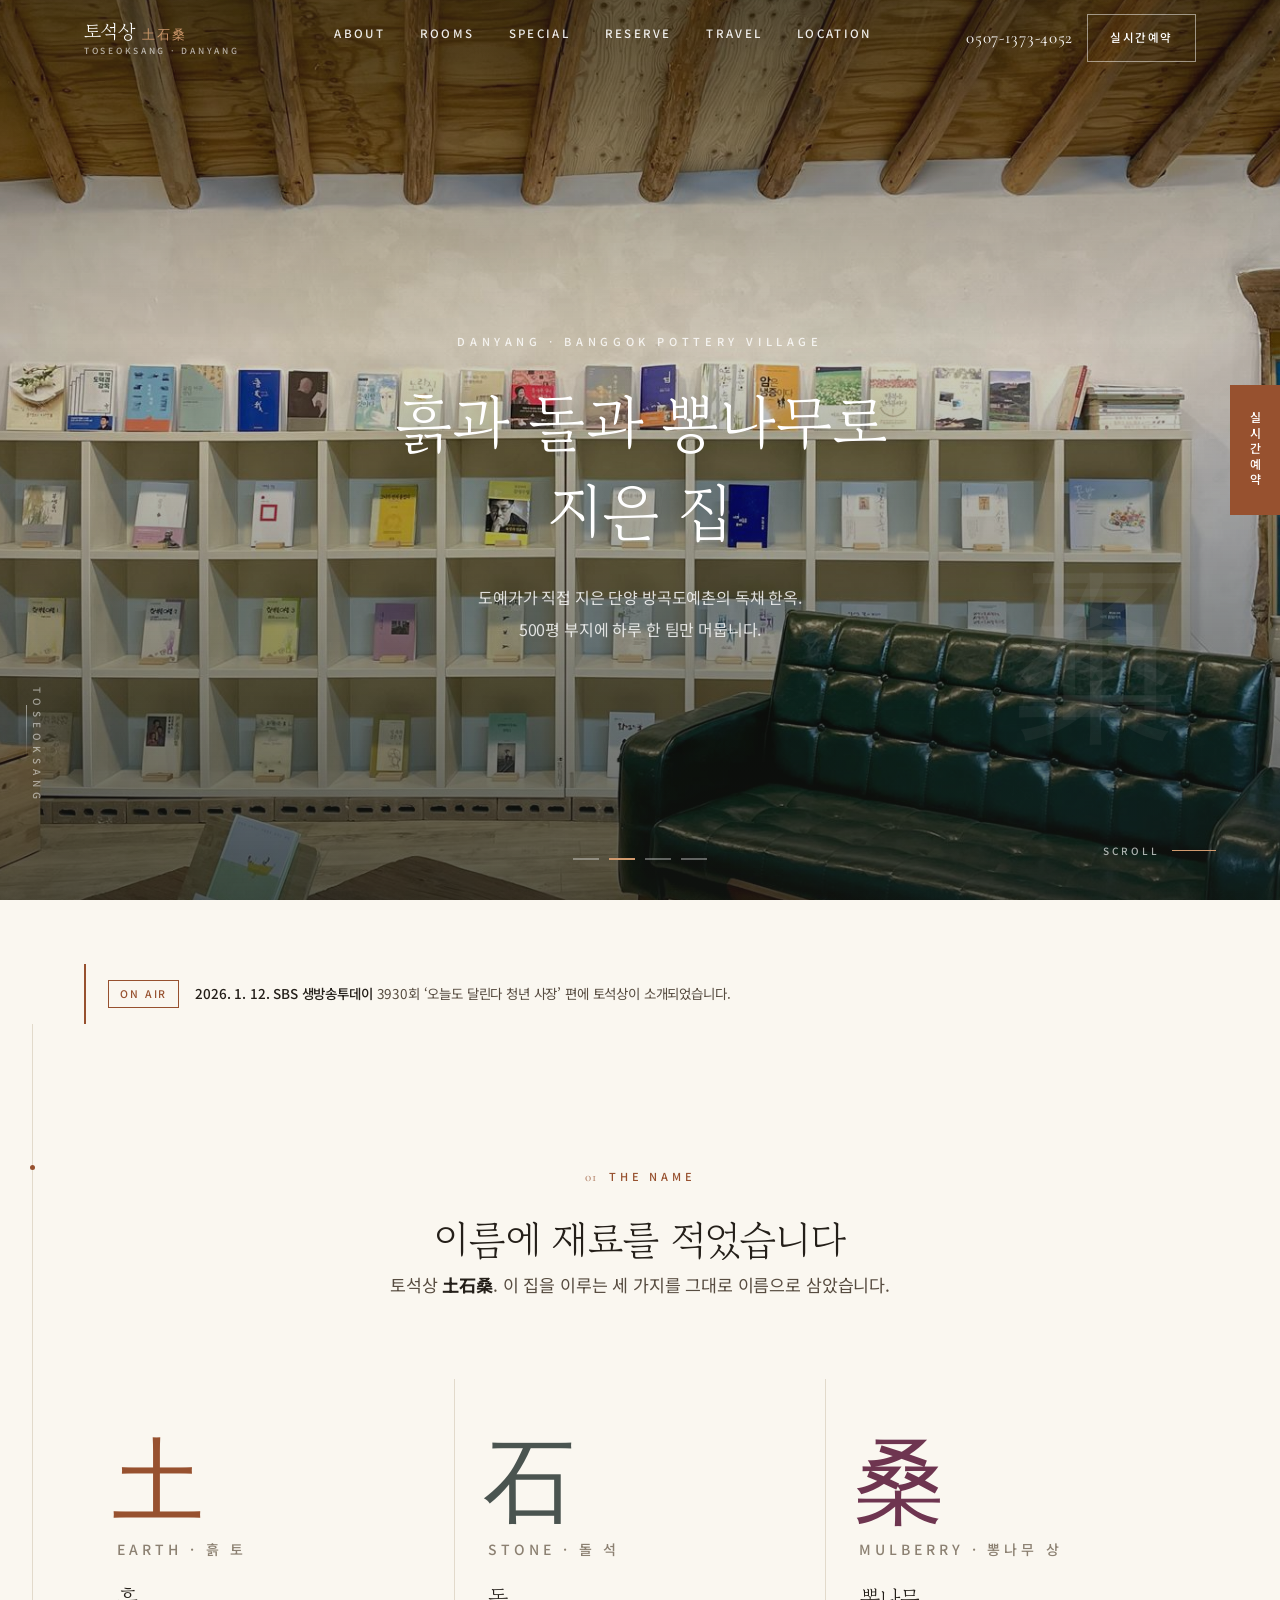
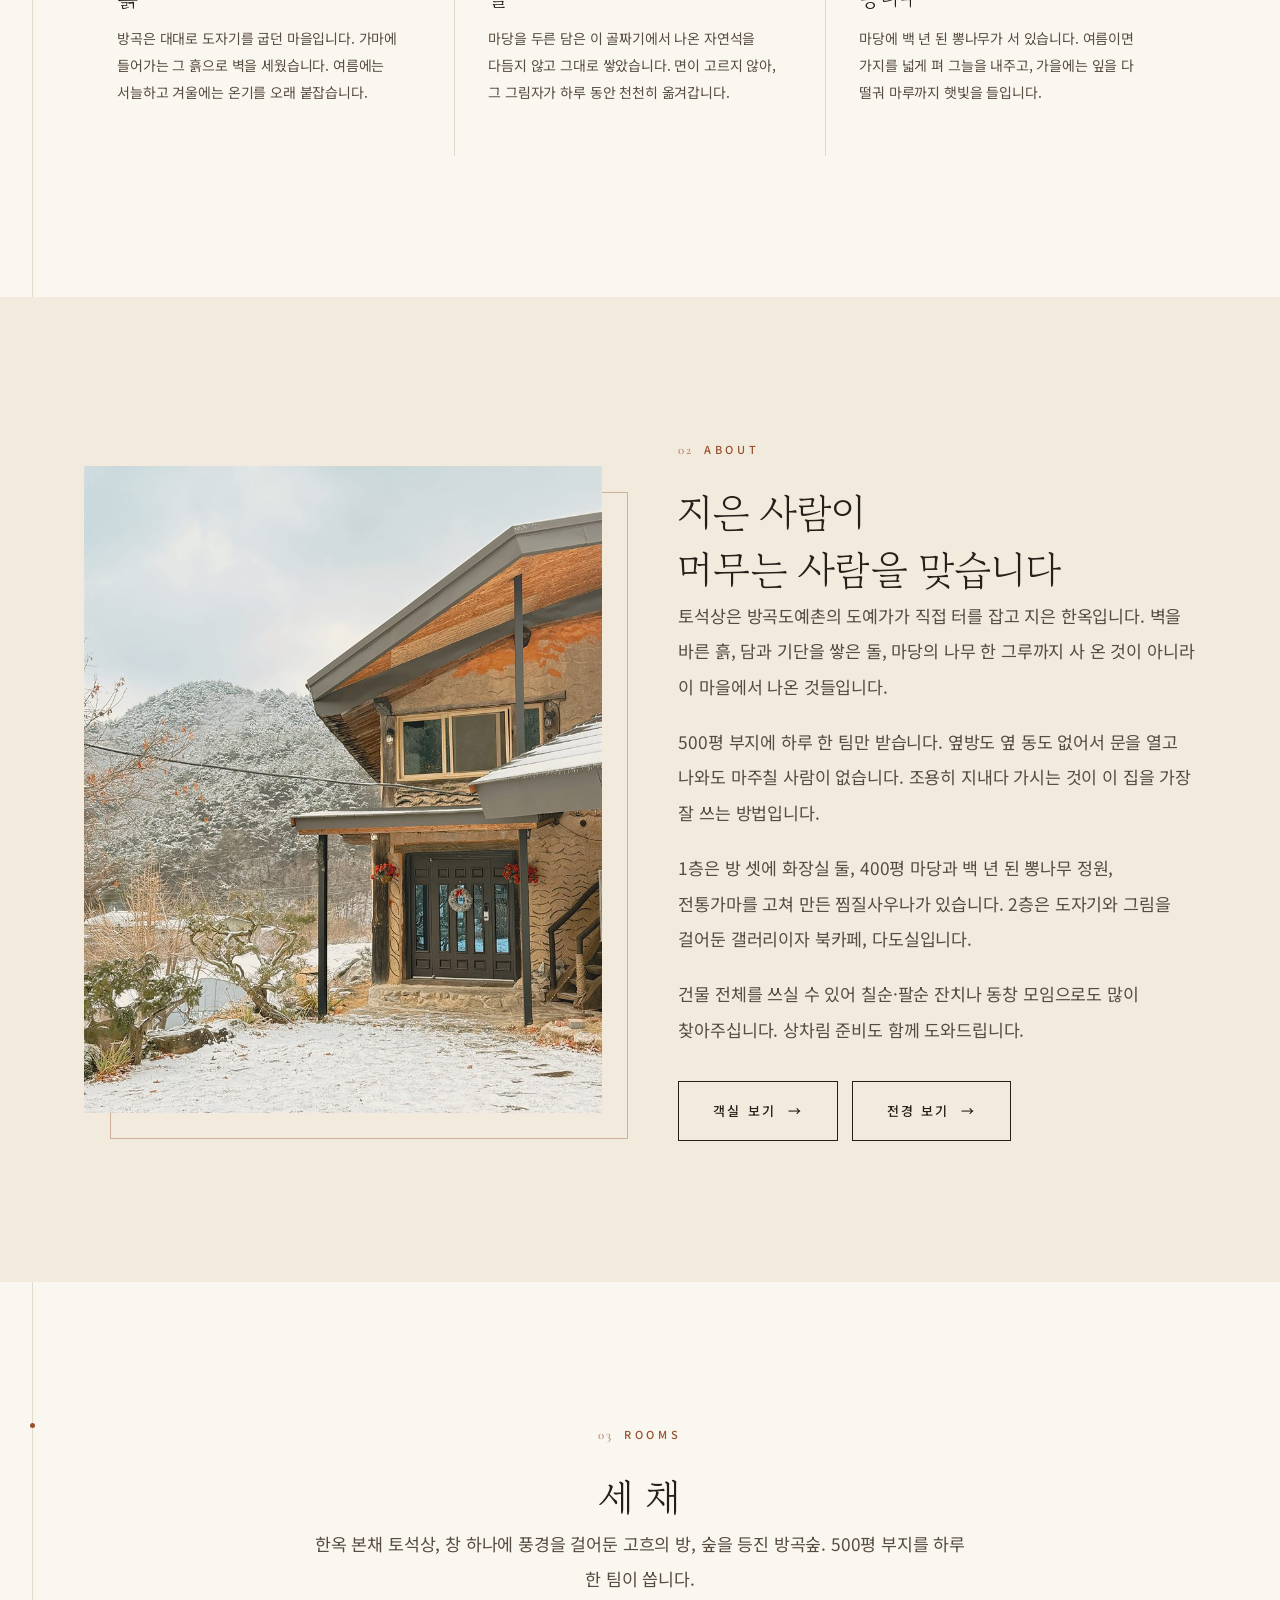
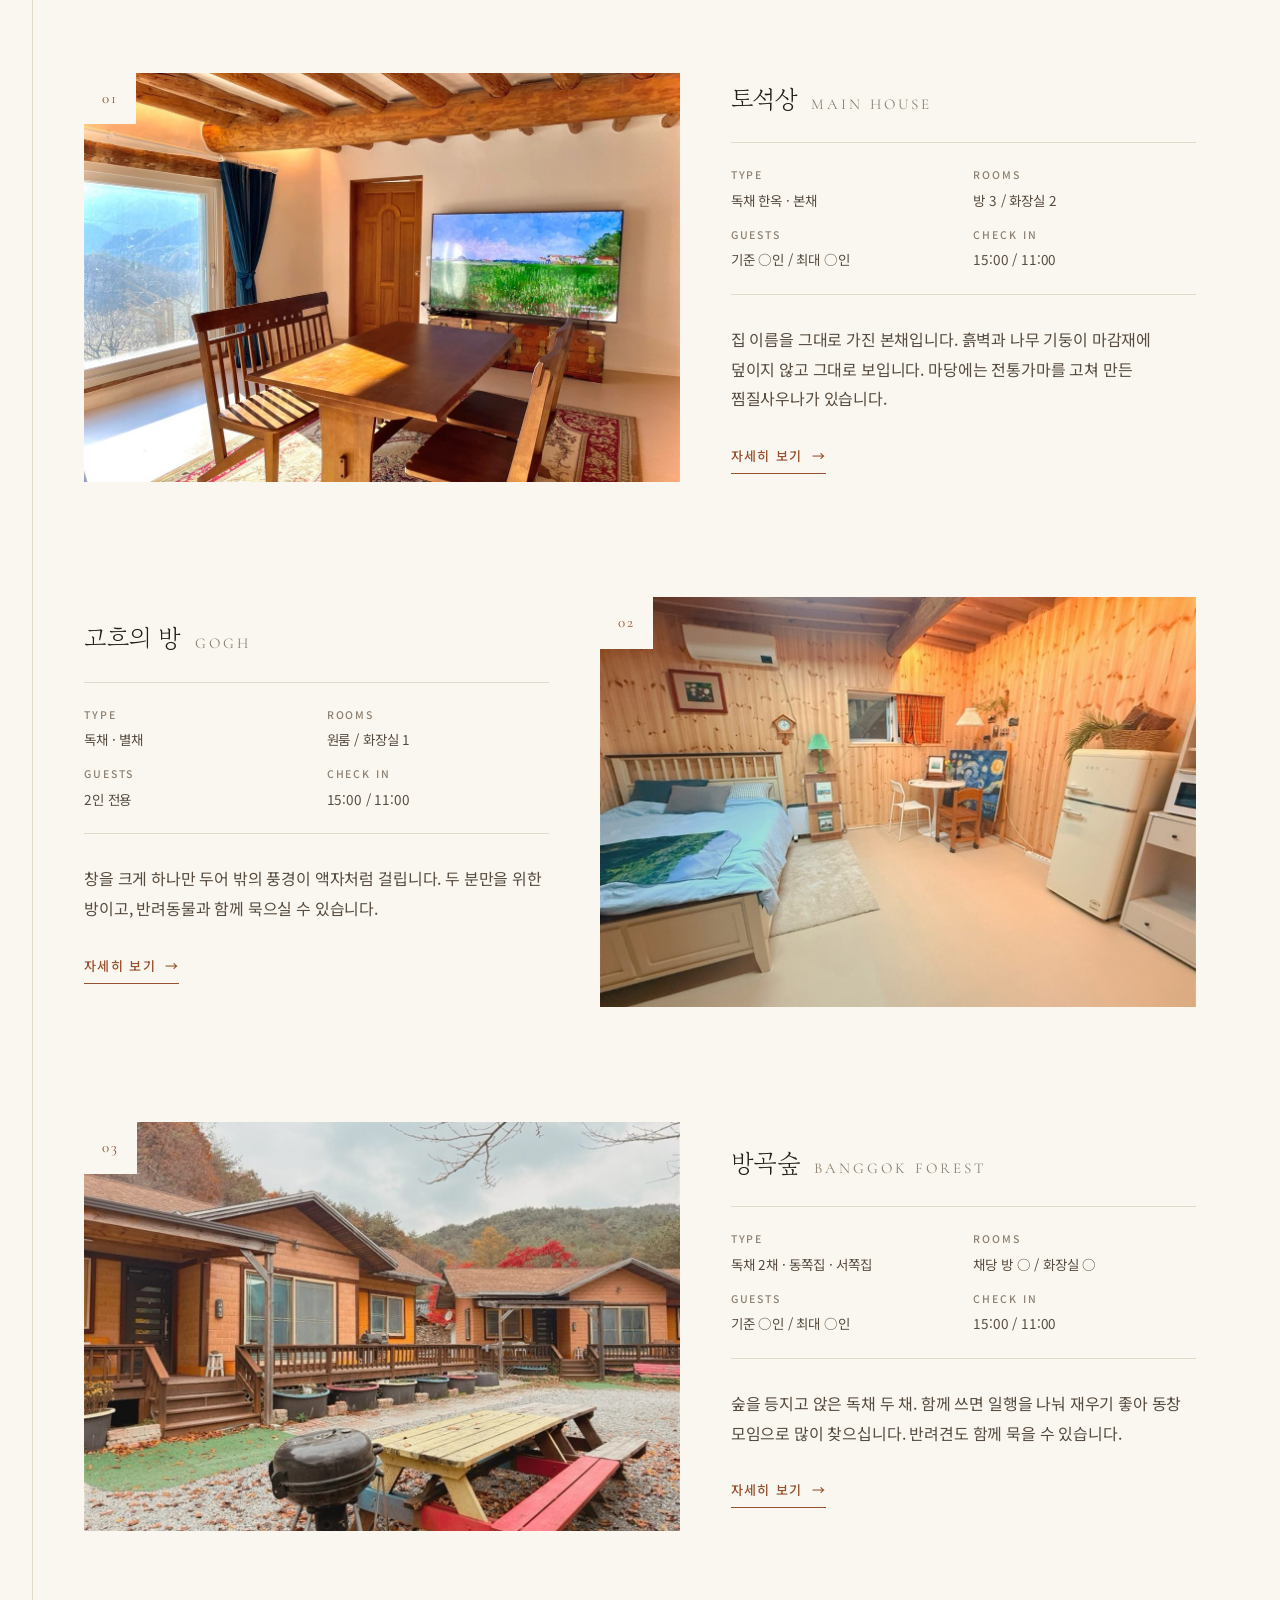
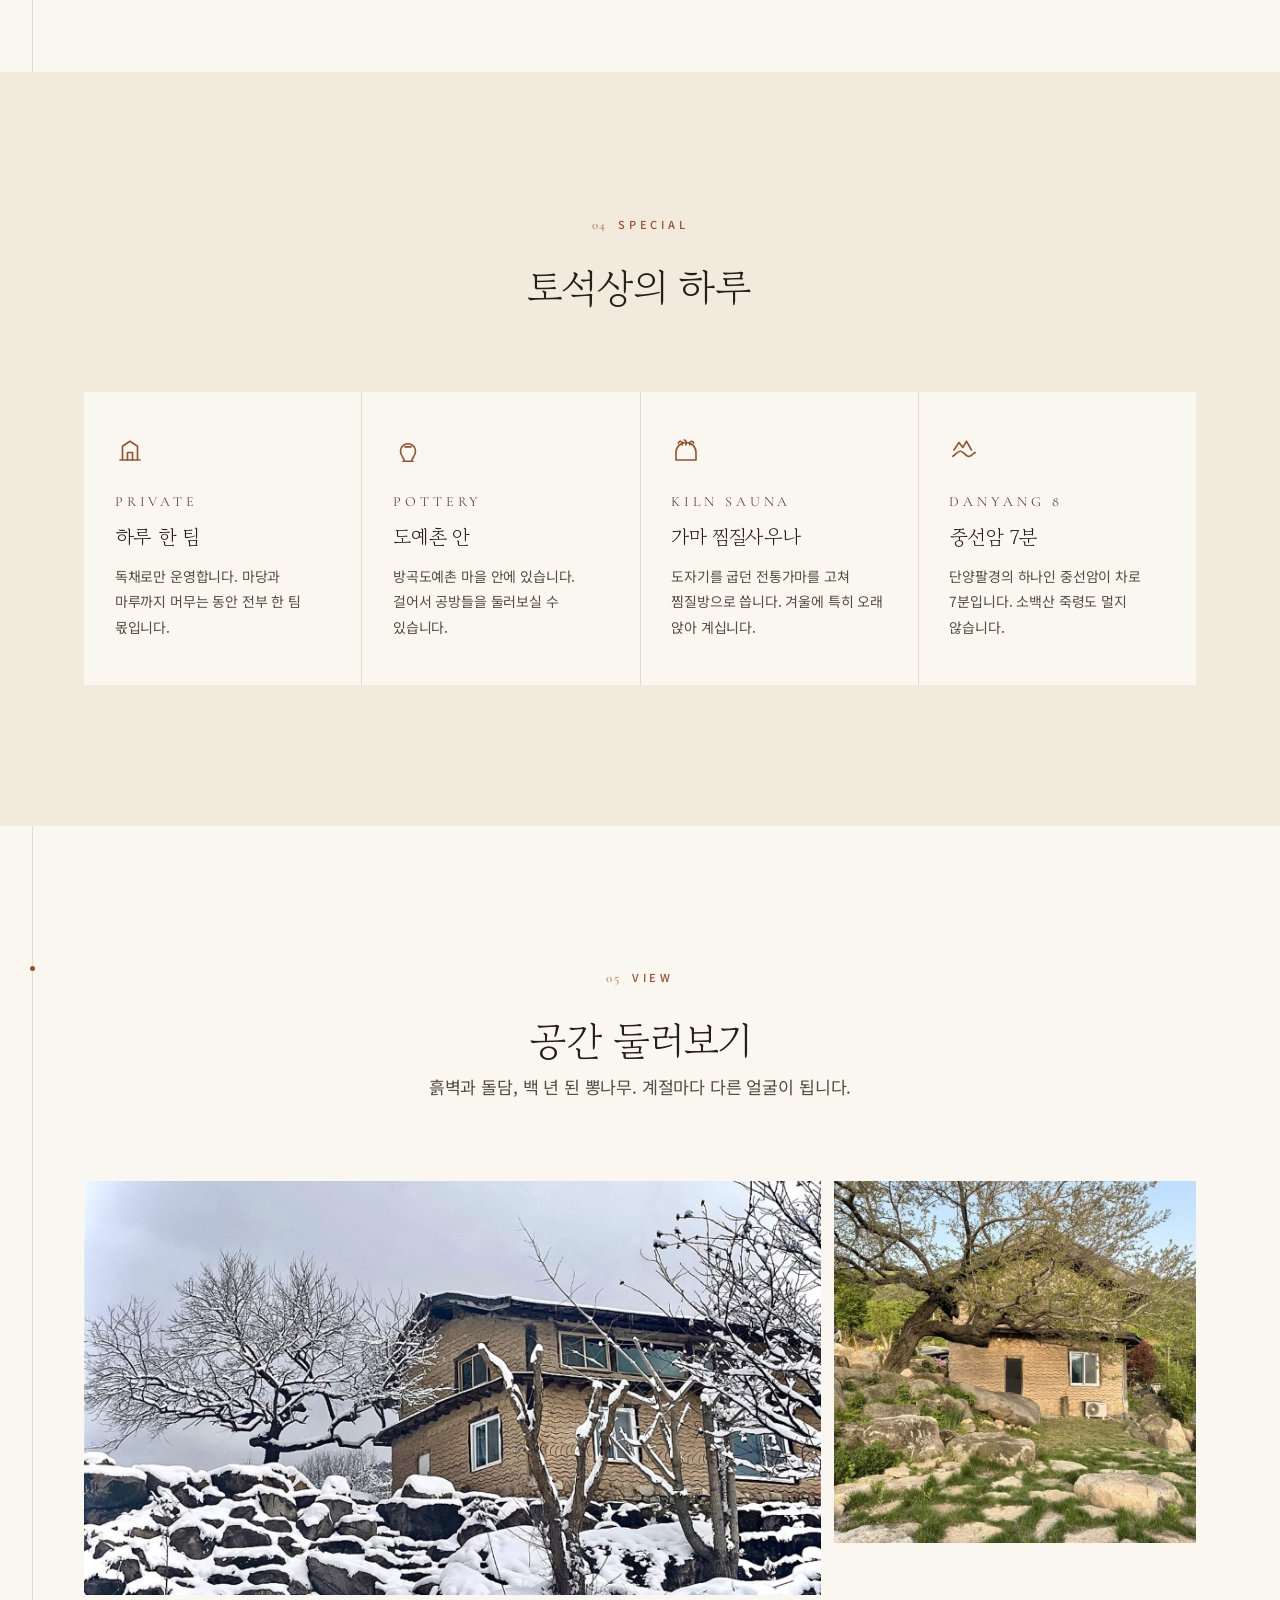
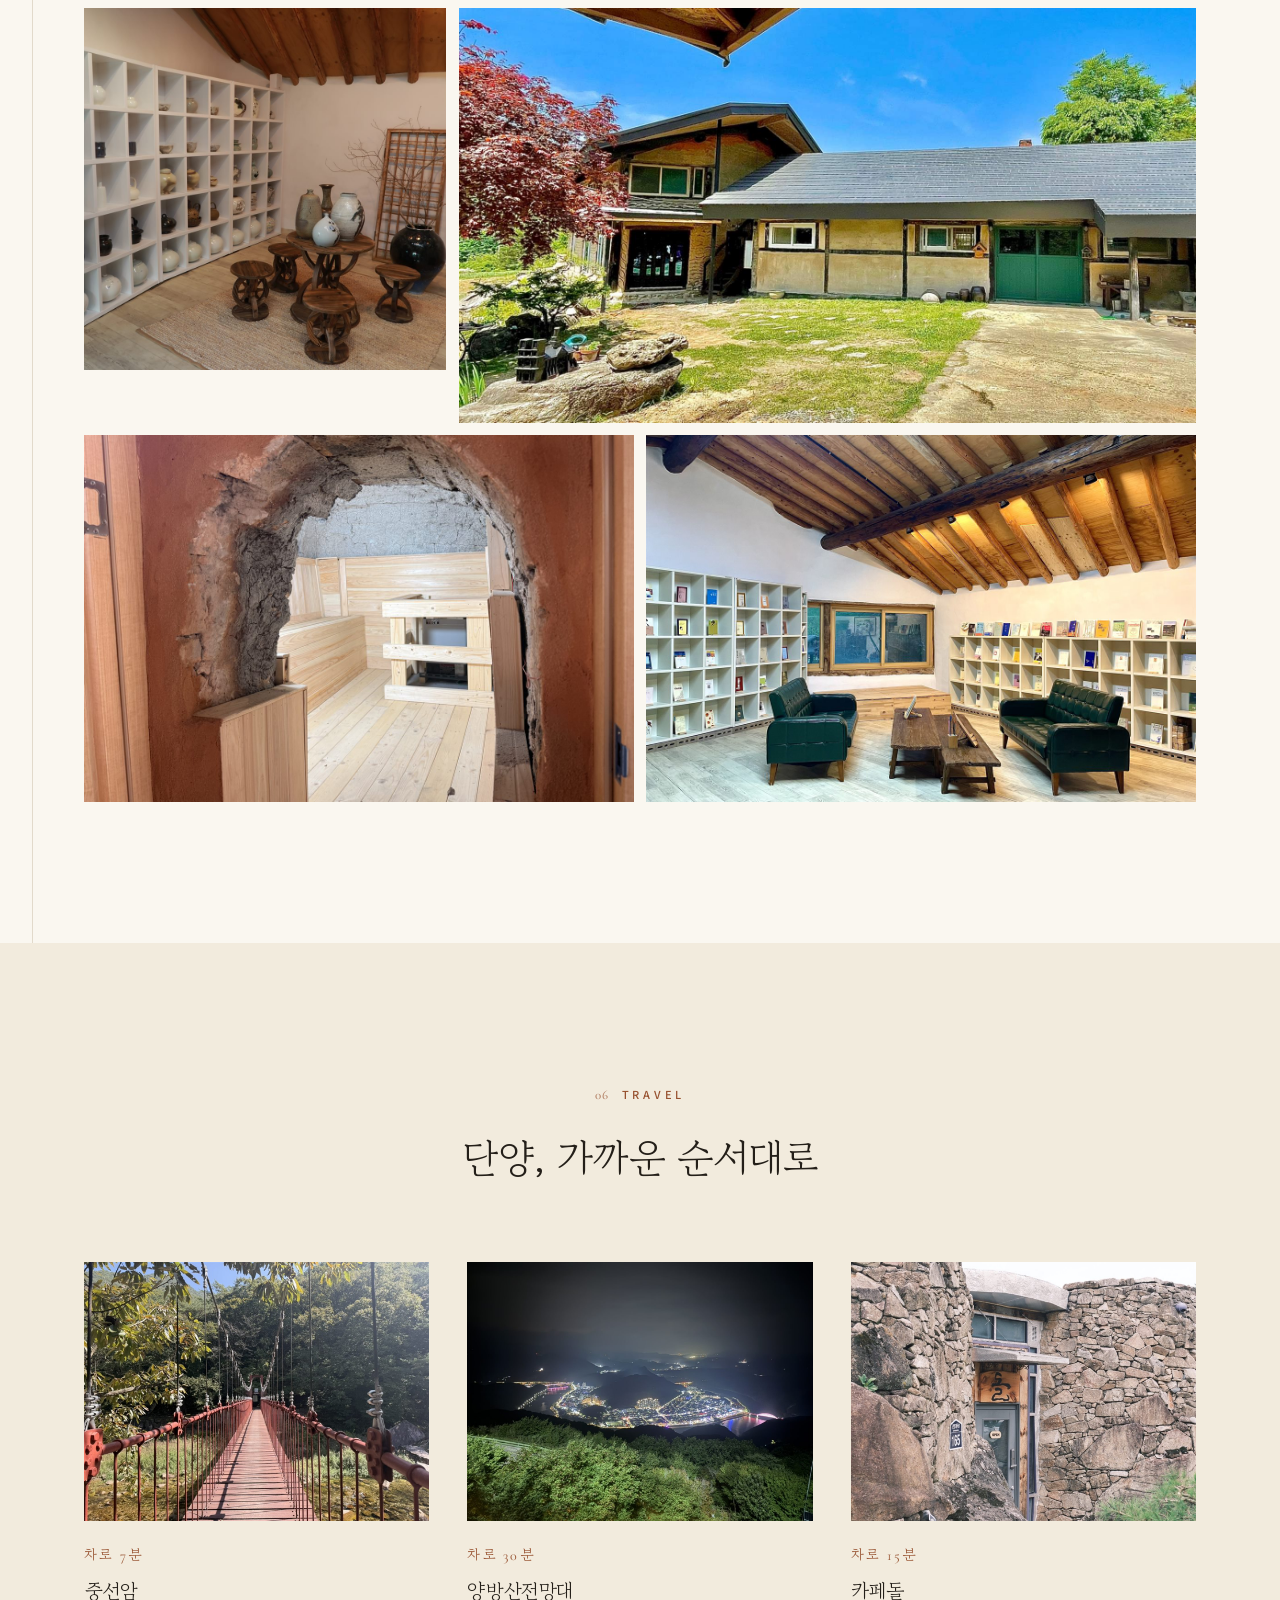
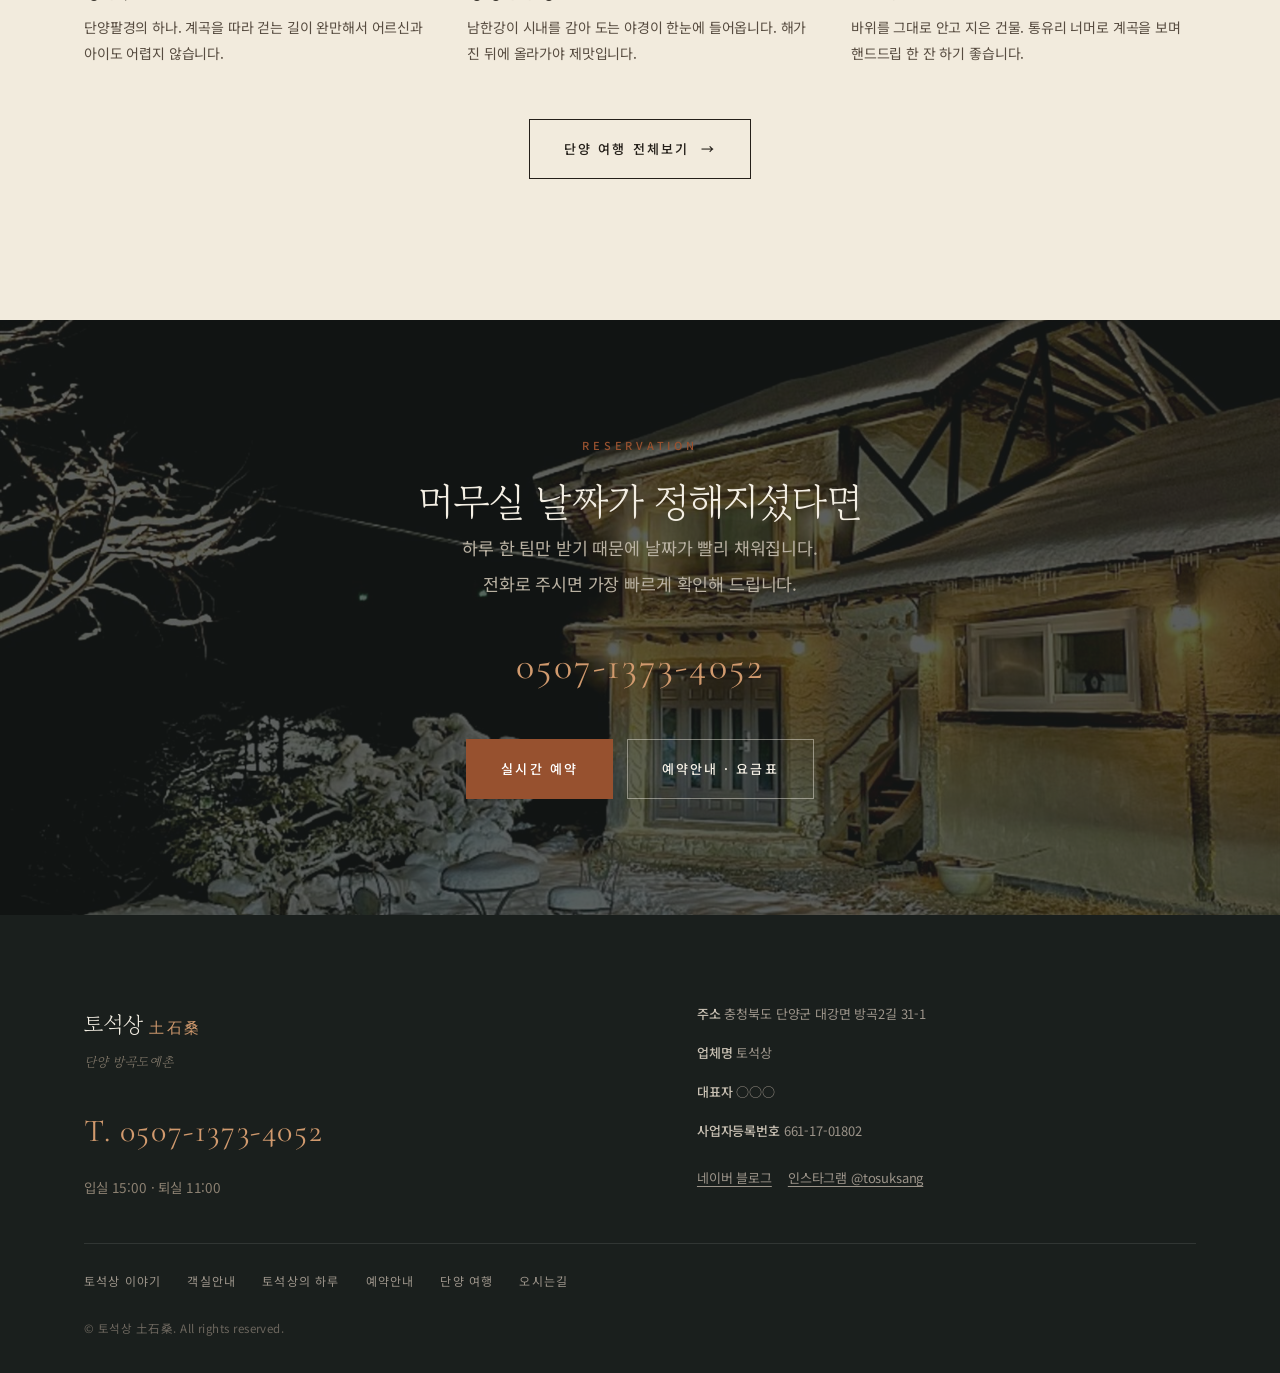
==== commit 0cdce68e: "공개 주소에 맞춰 canonical / og:image 절대경로 지정 Co-Authored-By: Claude Opus 5 <noreply@anthropic.com>" ====
--- a/index.html
+++ b/index.html
@@ -6,11 +6,11 @@
 <title>단양 독채펜션 토석상 土石桑 | 방곡도예촌 감성숙소</title>
 <meta name="description" content="충북 단양 방곡도예촌에 있는 독채펜션 토석상(土石桑). 도예가가 직접 지은 흙집에서 한 팀만 머무는 하루. 중선암·소백산이 가까운 단양 감성숙소입니다.">
 <meta name="keywords" content="단양독채펜션, 단양펜션, 토석상, 방곡도예촌, 단양감성숙소, 단양숙소추천, 소백산펜션, 중선암">
-<link rel="canonical" href="https://example.kr/">
+<link rel="canonical" href="https://5yomy.github.io/toseoksang/">
 <meta property="og:type" content="website">
 <meta property="og:title" content="단양 독채펜션 토석상 土石桑">
 <meta property="og:description" content="흙과 돌과 뽕나무로 지은 집. 단양 방곡도예촌 독채펜션.">
-<meta property="og:image" content="images/hero-1.jpg">
+<meta property="og:image" content="https://5yomy.github.io/toseoksang/images/hero-1.jpg">
 <link rel="stylesheet" href="css/style.css">
 </head>
 <body>
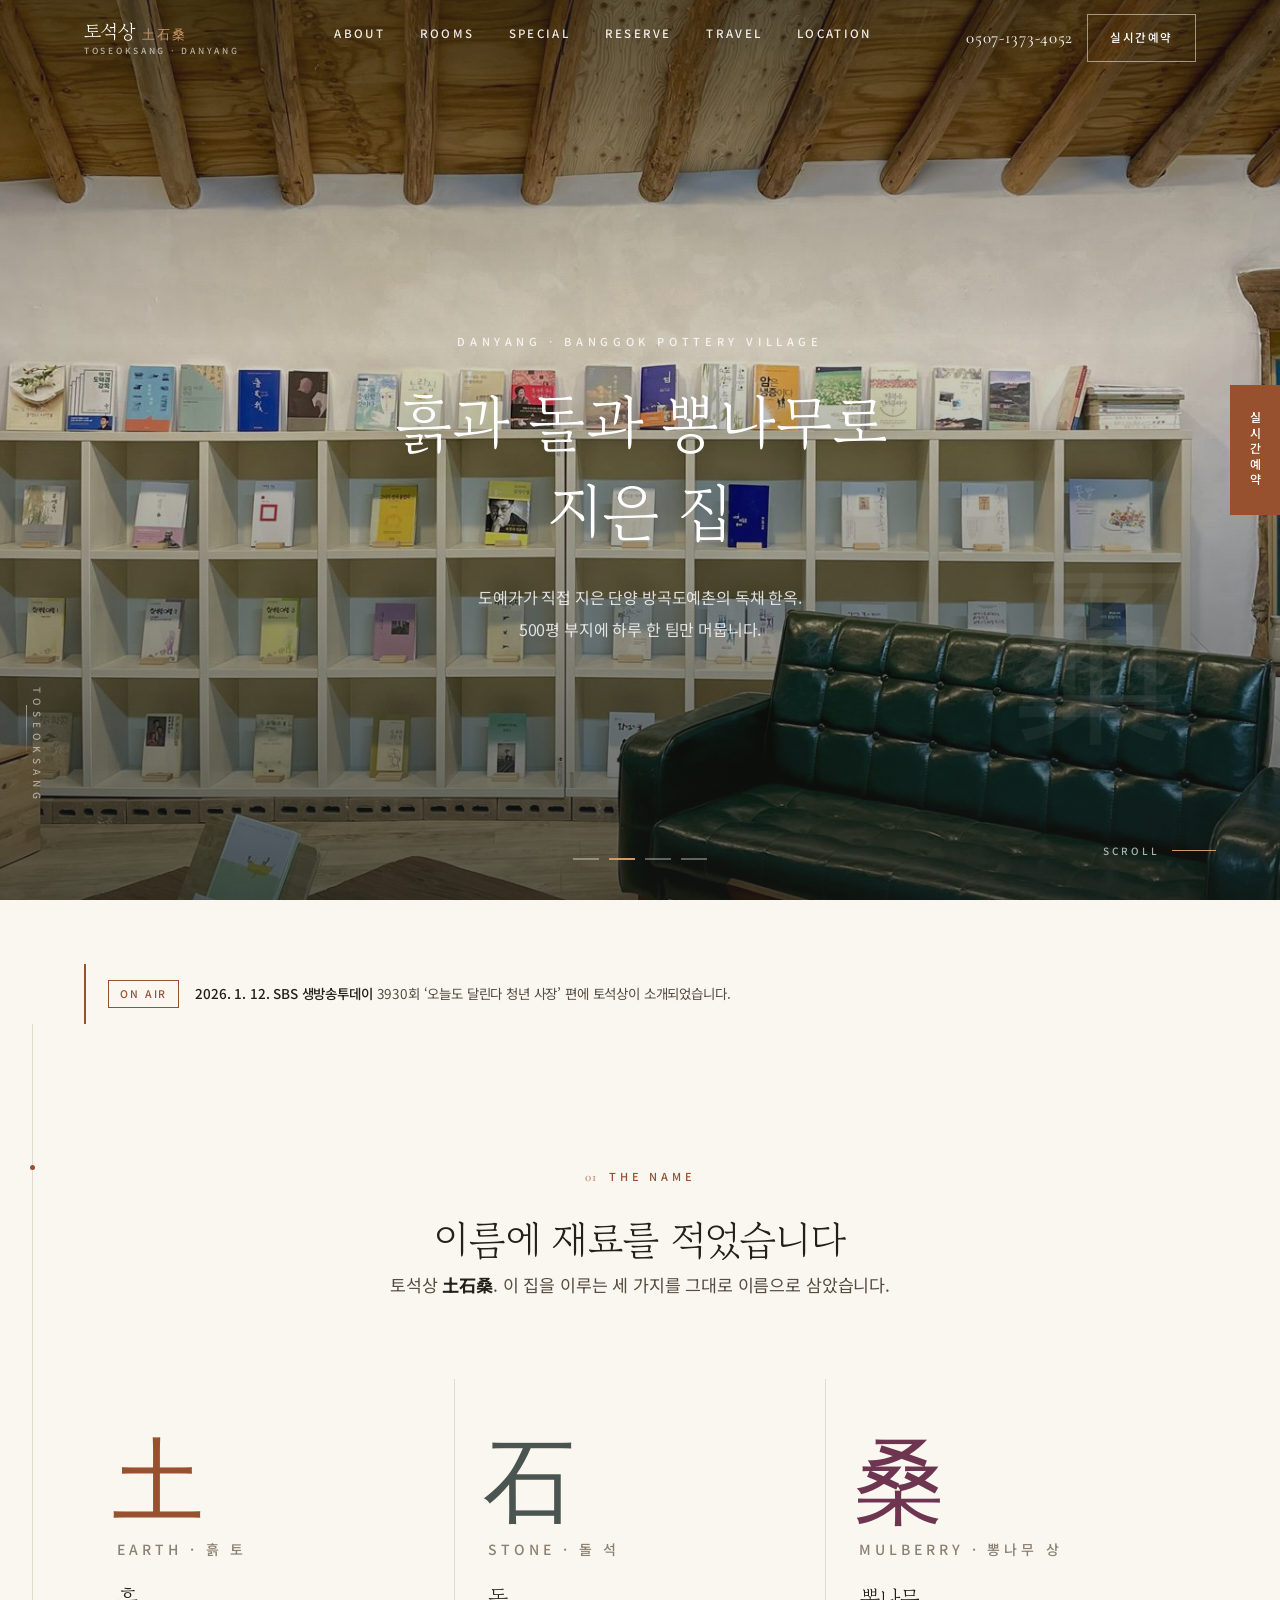
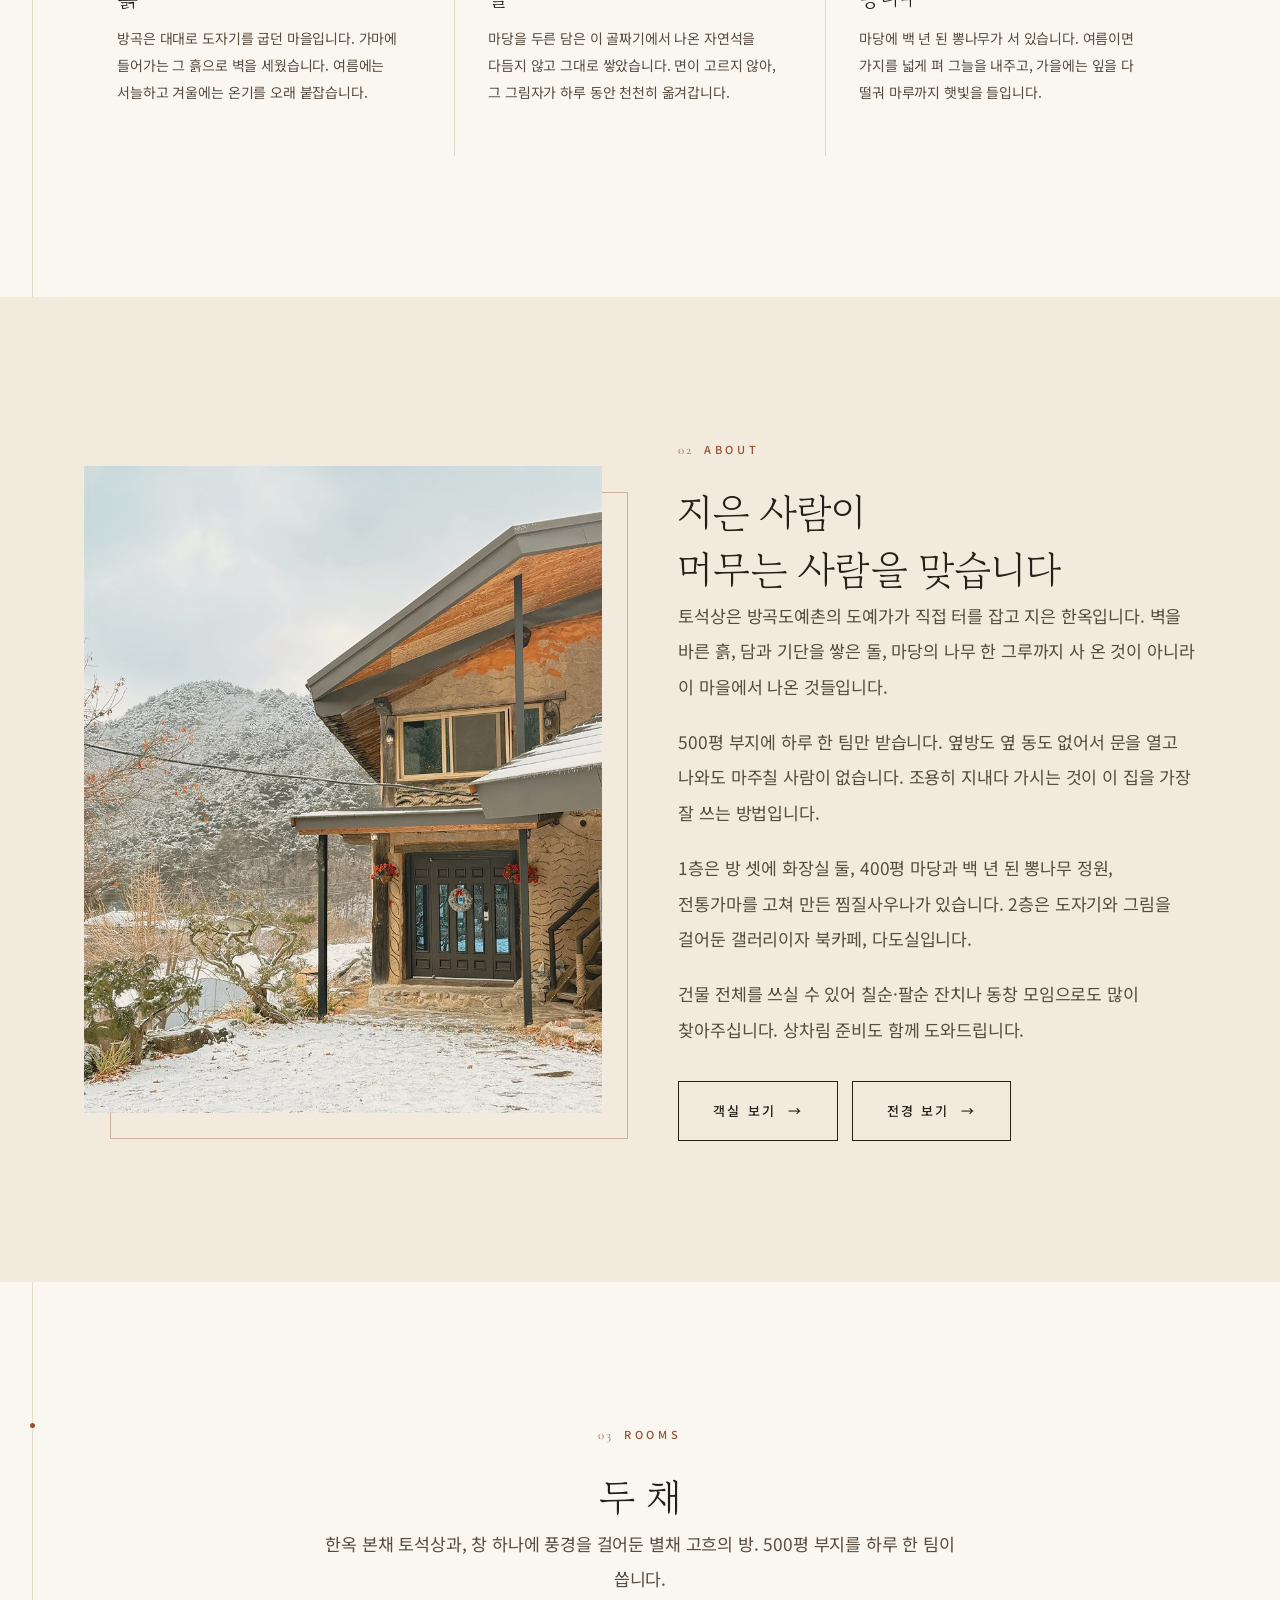
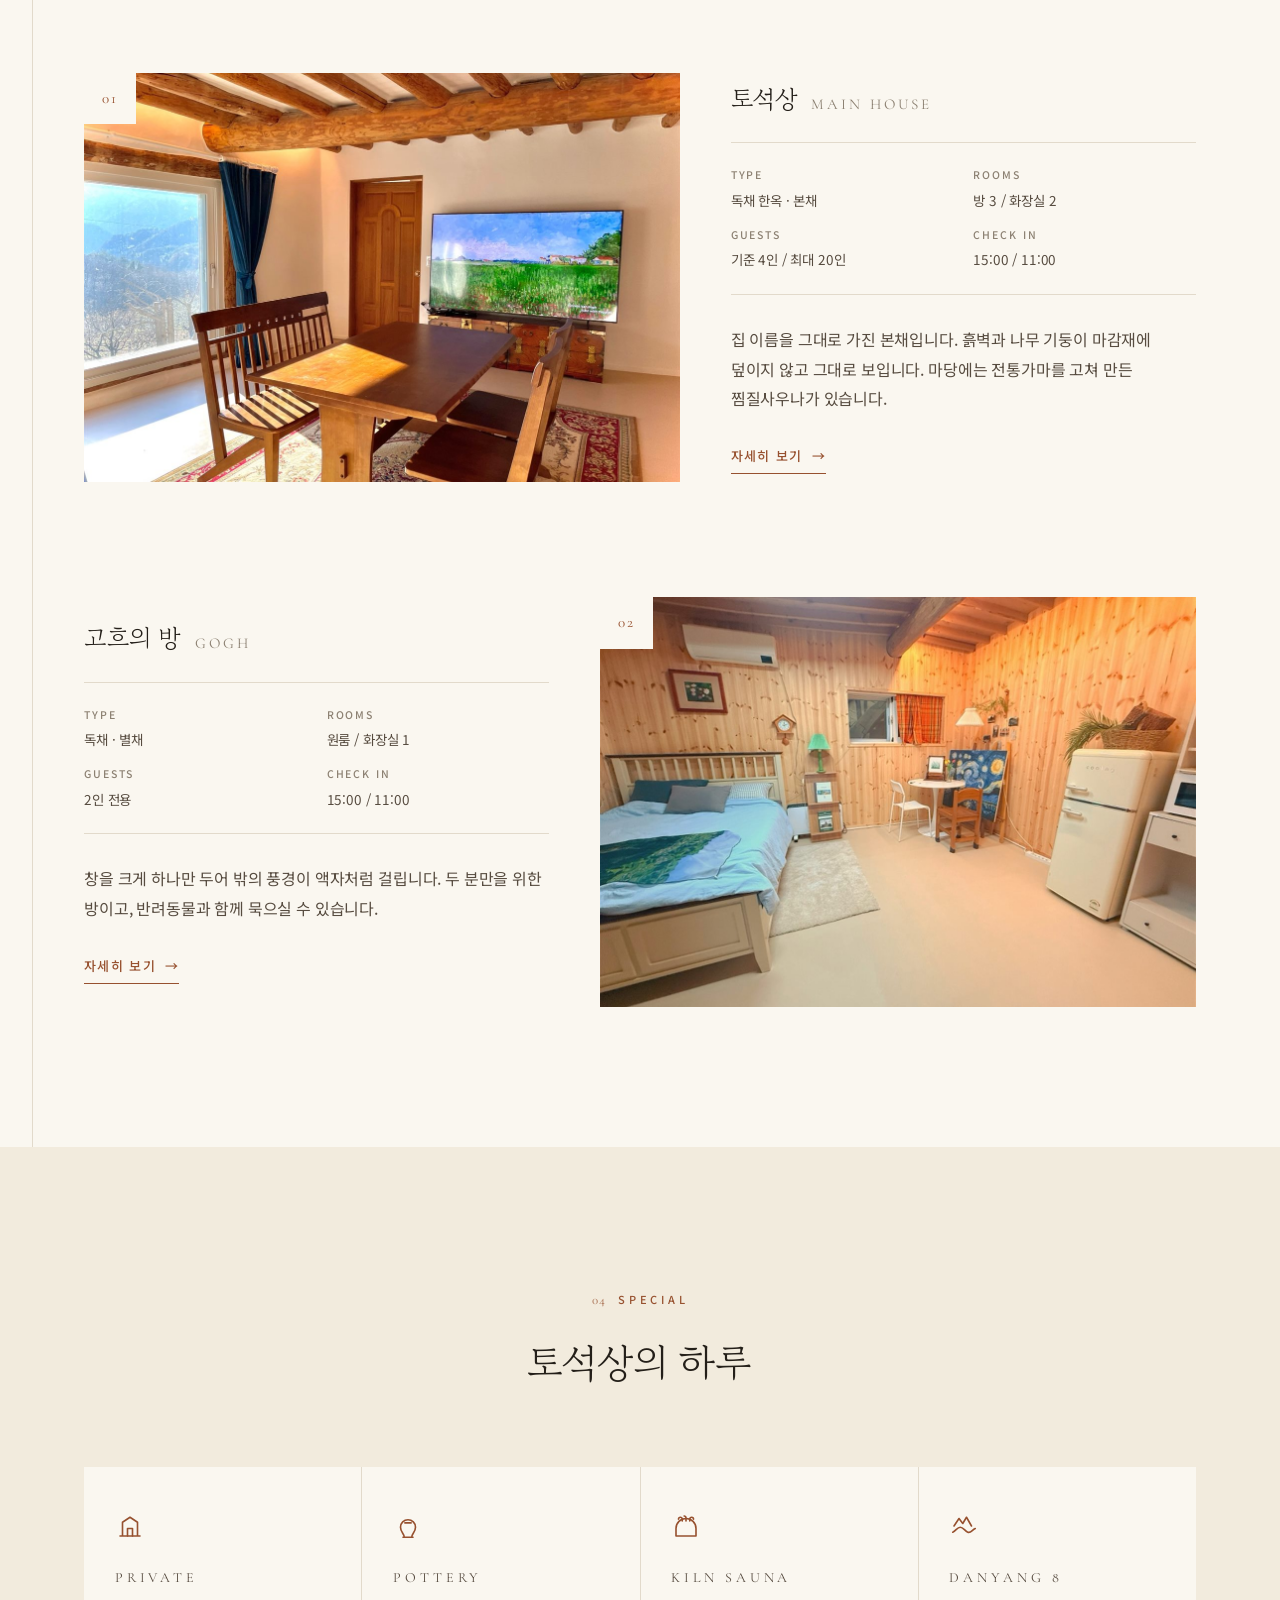
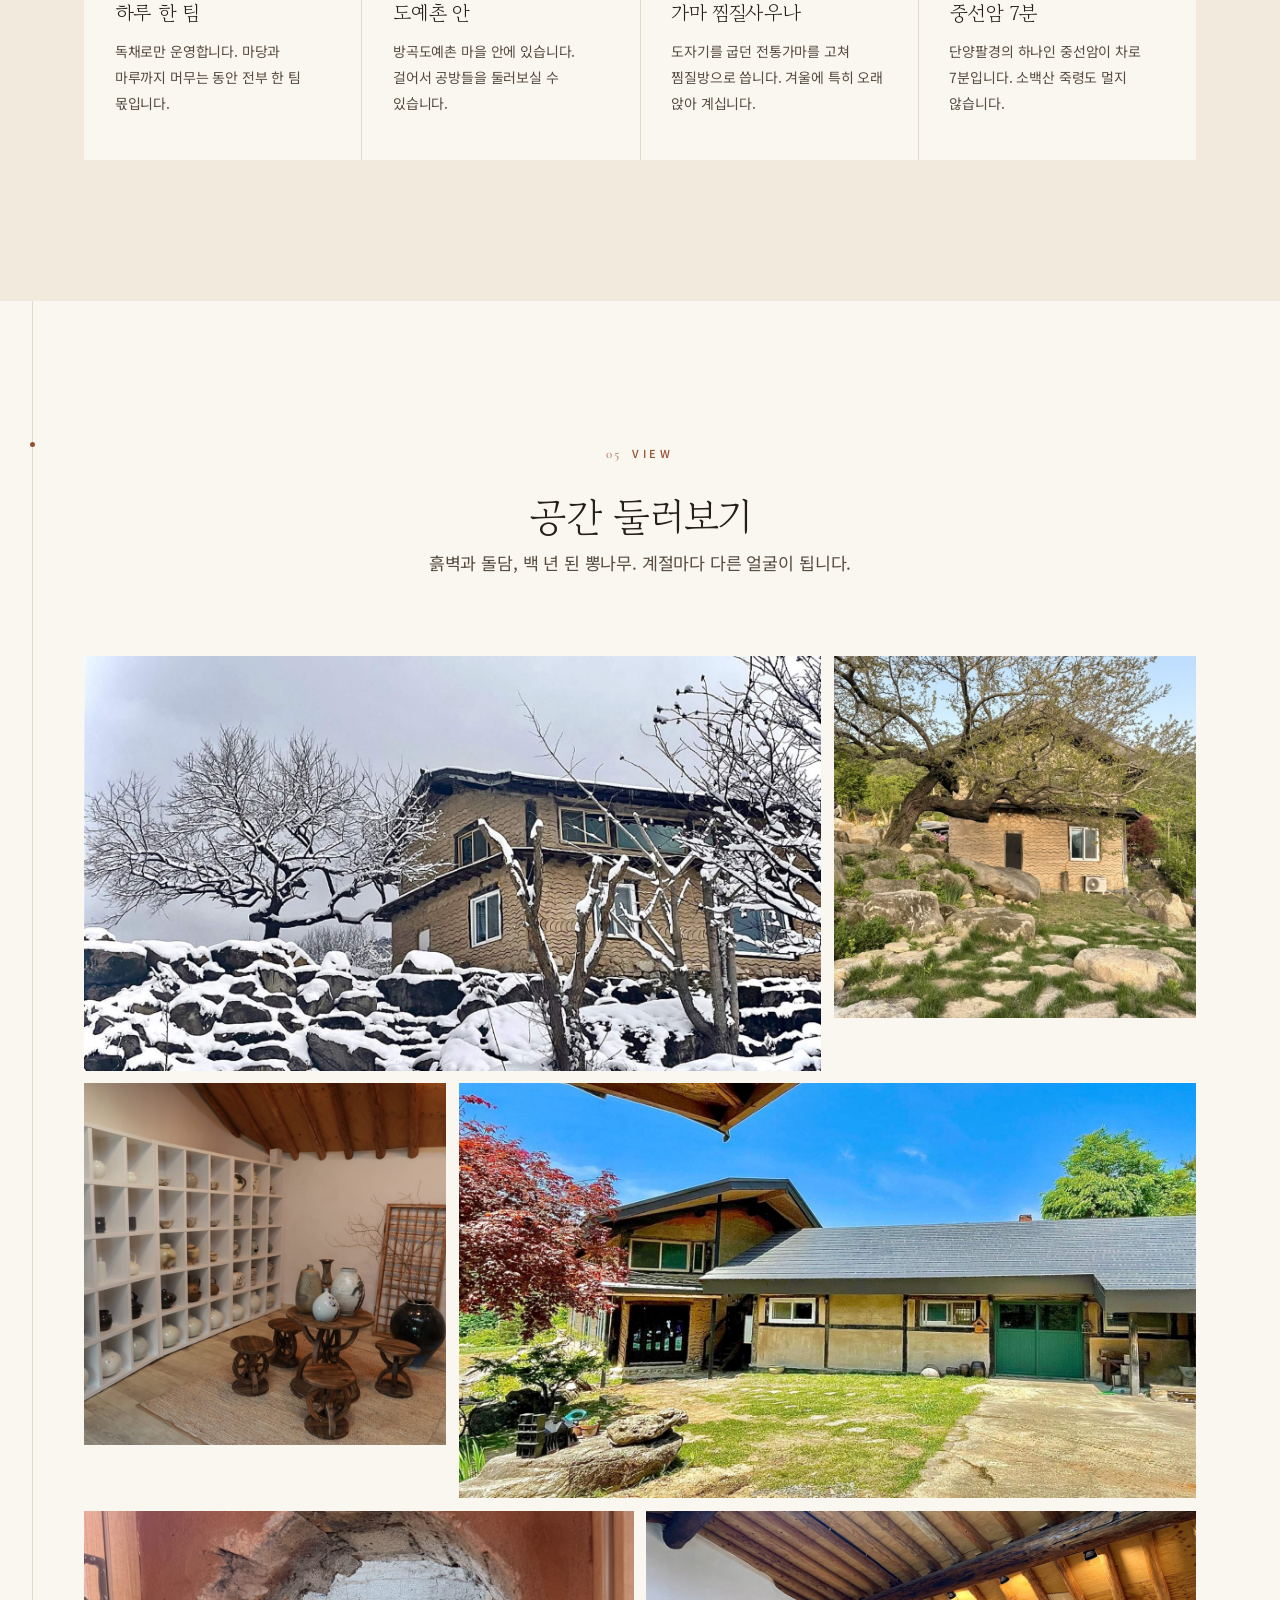
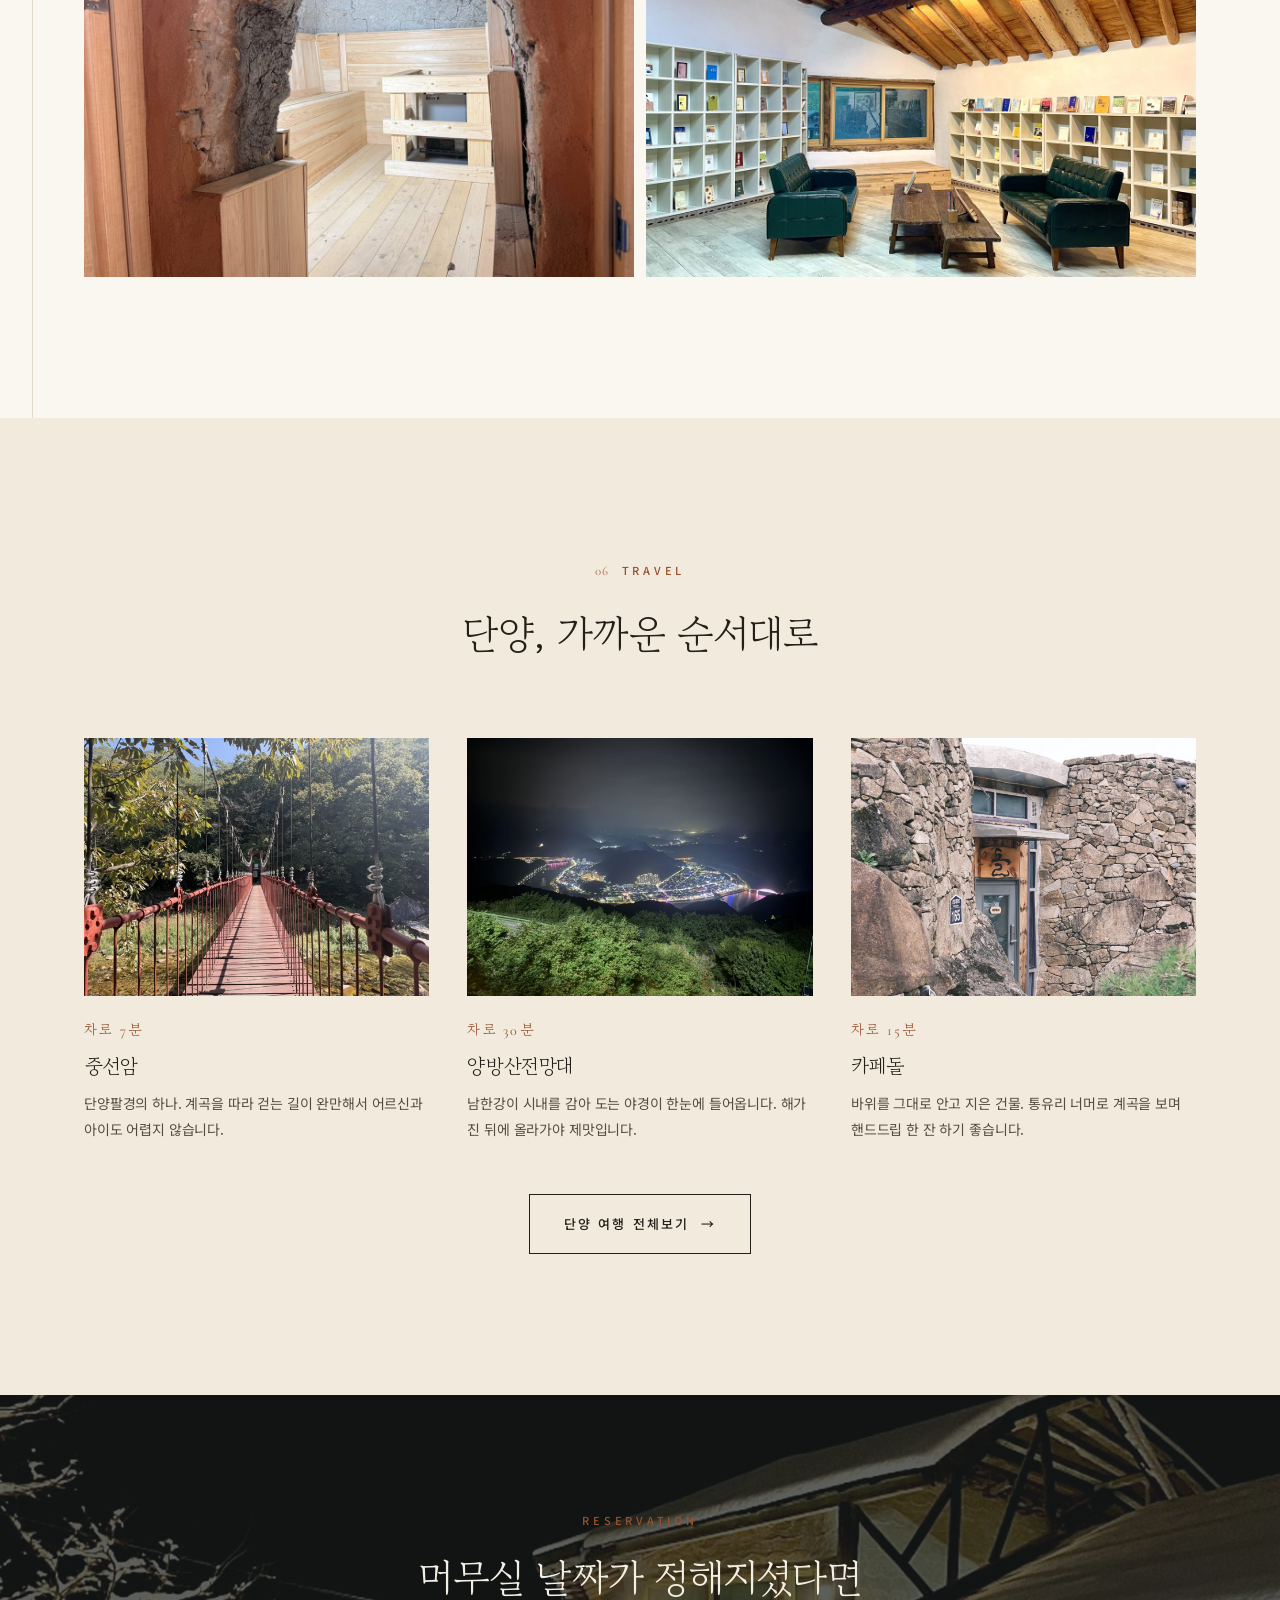
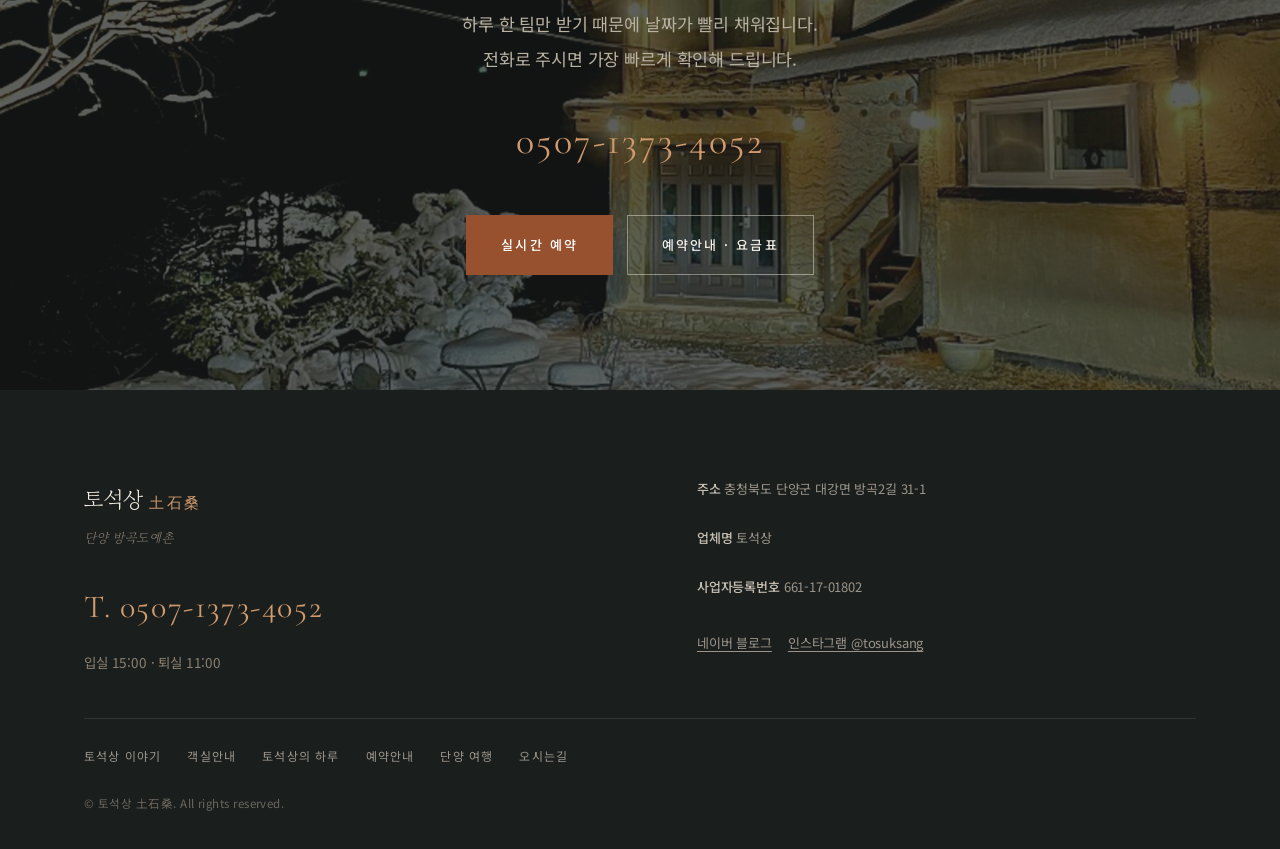
==== commit 3abbb256: "방곡숲 삭제, 본채 요금·인원 반영, 대표자·평수 항목 제거 - 방곡숲 관련 내용 전부 제거 (메뉴·객실카드·상세섹션·요금표·사진 5장)   객실 구성이 토석상 본채 + 고흐의 방" ====
--- a/index.html
+++ b/index.html
@@ -41,7 +41,7 @@
           <ul class="nav__sub">
             <li><a href="rooms.html#main">토석상 (본채)</a></li>
             <li><a href="rooms.html#gogh">고흐의 방</a></li>
-            <li><a href="rooms.html#forest">방곡숲</a></li>
+            
           </ul>
         </li>
         <li>
@@ -94,7 +94,7 @@
     <p class="drawer__label">Rooms</p>
     <a href="rooms.html#main">토석상 (본채)</a>
     <a href="rooms.html#gogh">고흐의 방</a>
-    <a href="rooms.html#forest">방곡숲</a>
+    
   </div>
   <div class="drawer__group">
     <p class="drawer__label">Special</p>
@@ -257,10 +257,10 @@
     <div class="wrap">
       <div class="section-head center rv">
         <span class="eyebrow"><span class="num">03</span>Rooms</span>
-        <h2 class="h-section">세 채</h2>
+        <h2 class="h-section">두 채</h2>
         <span class="rule center"></span>
         <p class="lead">
-          한옥 본채 토석상, 창 하나에 풍경을 걸어둔 고흐의 방, 숲을 등진 방곡숲.
+          한옥 본채 토석상과, 창 하나에 풍경을 걸어둔 별채 고흐의 방.
           500평 부지를 하루 한 팀이 씁니다.
         </p>
       </div>
@@ -276,7 +276,7 @@
             <dl class="room__spec">
               <div><dt>Type</dt><dd>독채 한옥 · 본채</dd></div>
               <div><dt>Rooms</dt><dd>방 3 / 화장실 2</dd></div>
-              <div><dt>Guests</dt><dd>기준 ○인 / 최대 ○인</dd></div>
+              <div><dt>Guests</dt><dd>기준 4인 / 최대 20인</dd></div>
               <div><dt>Check in</dt><dd><span data-site="checkIn">15:00</span> / <span data-site="checkOut">11:00</span></dd></div>
             </dl>
             <p>집 이름을 그대로 가진 본채입니다. 흙벽과 나무 기둥이 마감재에 덮이지 않고 그대로 보입니다. 마당에는 전통가마를 고쳐 만든 찜질사우나가 있습니다.</p>
@@ -301,24 +301,6 @@
             <p style="margin-top:26px"><a class="tlink" href="rooms.html#gogh">자세히 보기 <span class="arw">→</span></a></p>
           </div>
         </article>
-
-        <article class="room rv">
-          <a class="room__media" href="rooms.html#forest">
-            <img src="images/room-forest.jpg" alt="방곡숲 내부" data-ph="방곡숲">
-            <span class="room__no">03</span>
-          </a>
-          <div class="room__body">
-            <h3 class="h-sub room__name">방곡숲 <span class="en">Banggok forest</span></h3>
-            <dl class="room__spec">
-              <div><dt>Type</dt><dd>독채 2채 · 동쪽집 · 서쪽집</dd></div>
-              <div><dt>Rooms</dt><dd>채당 방 ○ / 화장실 ○</dd></div>
-              <div><dt>Guests</dt><dd>기준 ○인 / 최대 ○인</dd></div>
-              <div><dt>Check in</dt><dd><span data-site="checkIn">15:00</span> / <span data-site="checkOut">11:00</span></dd></div>
-            </dl>
-            <p>숲을 등지고 앉은 독채 두 채. 함께 쓰면 일행을 나눠 재우기 좋아 동창 모임으로 많이 찾으십니다. 반려견도 함께 묵을 수 있습니다.</p>
-            <p style="margin-top:26px"><a class="tlink" href="rooms.html#forest">자세히 보기 <span class="arw">→</span></a></p>
-          </div>
-        </article>
       </div>
     </div>
   </section>
@@ -475,7 +457,6 @@
       <dl class="footer__biz">
         <div><b>주소</b> <span data-site="address">주소를 입력하세요</span></div>
         <div><b>업체명</b> <span data-site="company">토석상</span></div>
-        <div><b>대표자</b> <span data-site="ceo">○○○</span></div>
         <div><b>사업자등록번호</b> <span data-site="bizNo">000-00-00000</span></div>
         <div style="margin-top:8px; display:flex; gap:16px"><a data-blog href="#" style="text-decoration:underline; text-underline-offset:3px">네이버 블로그</a><a data-insta href="#" style="text-decoration:underline; text-underline-offset:3px">인스타그램 @tosuksang</a></div>
       </dl>
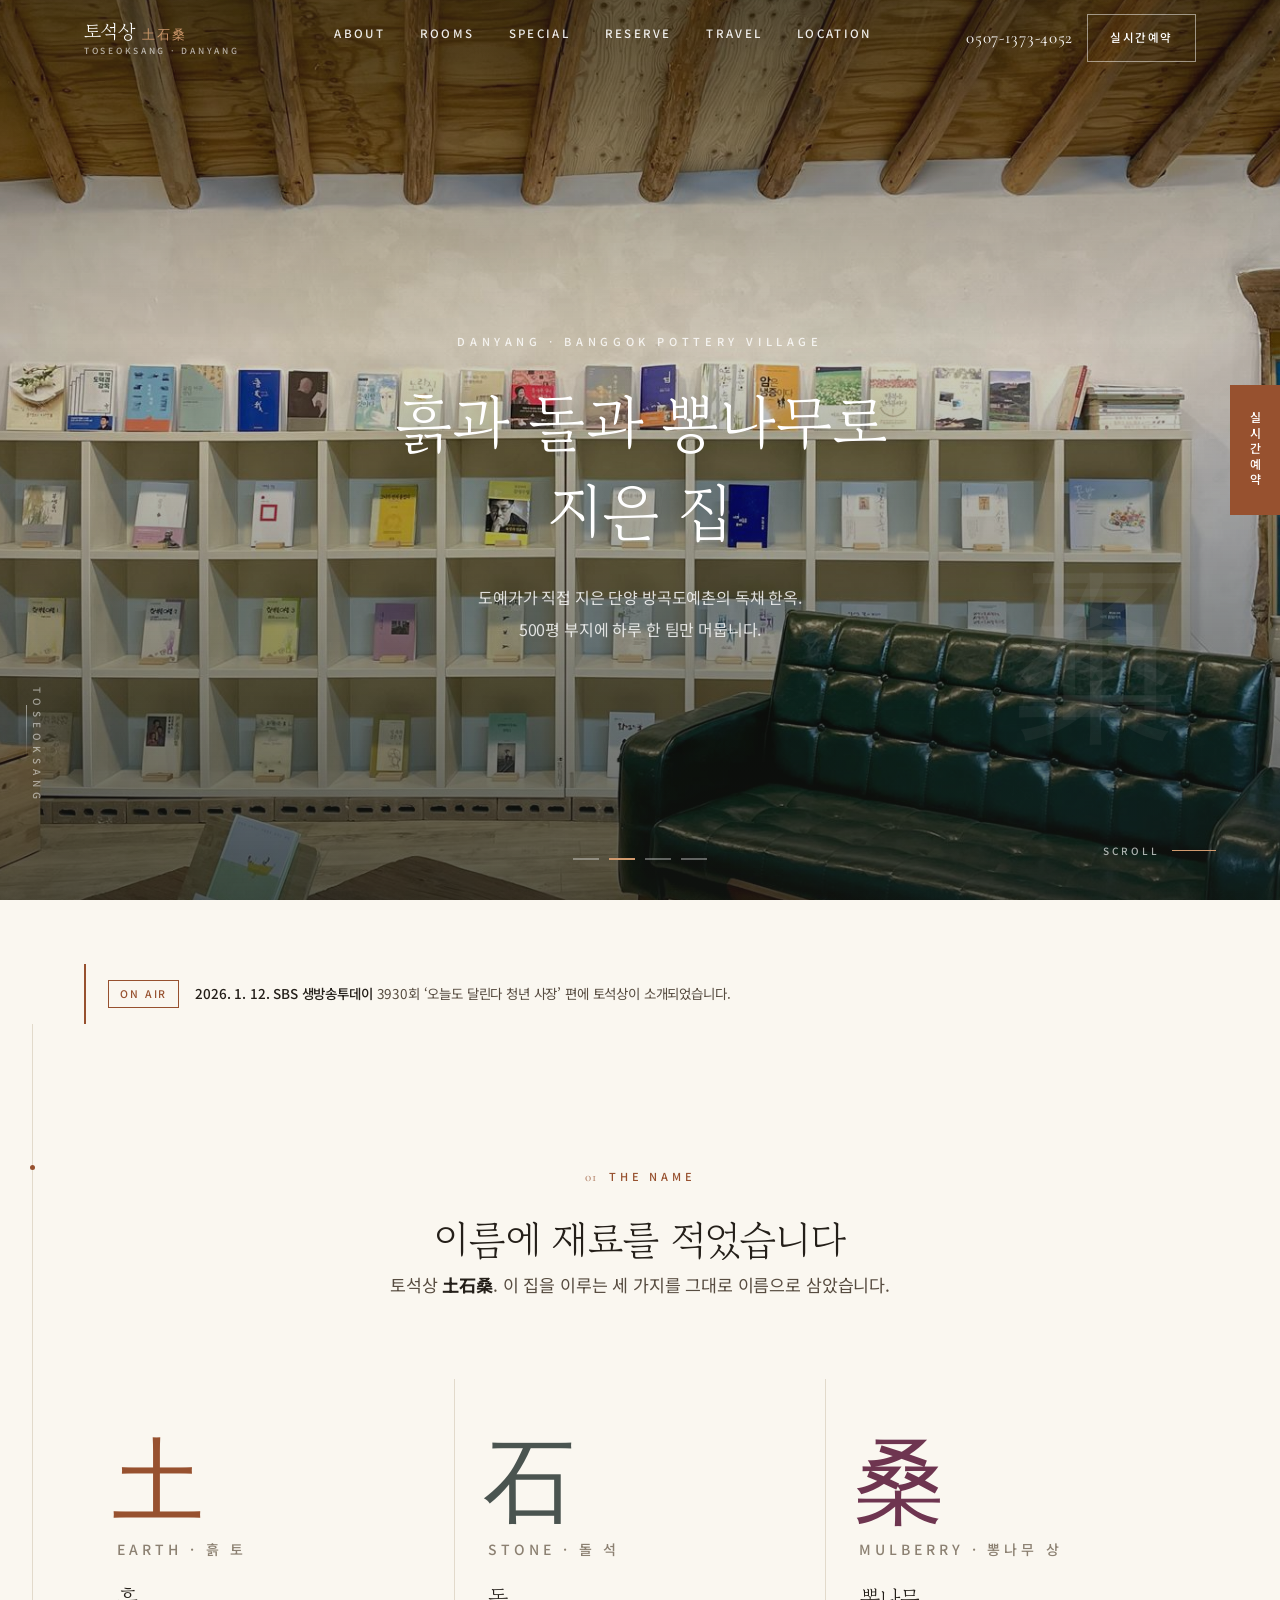
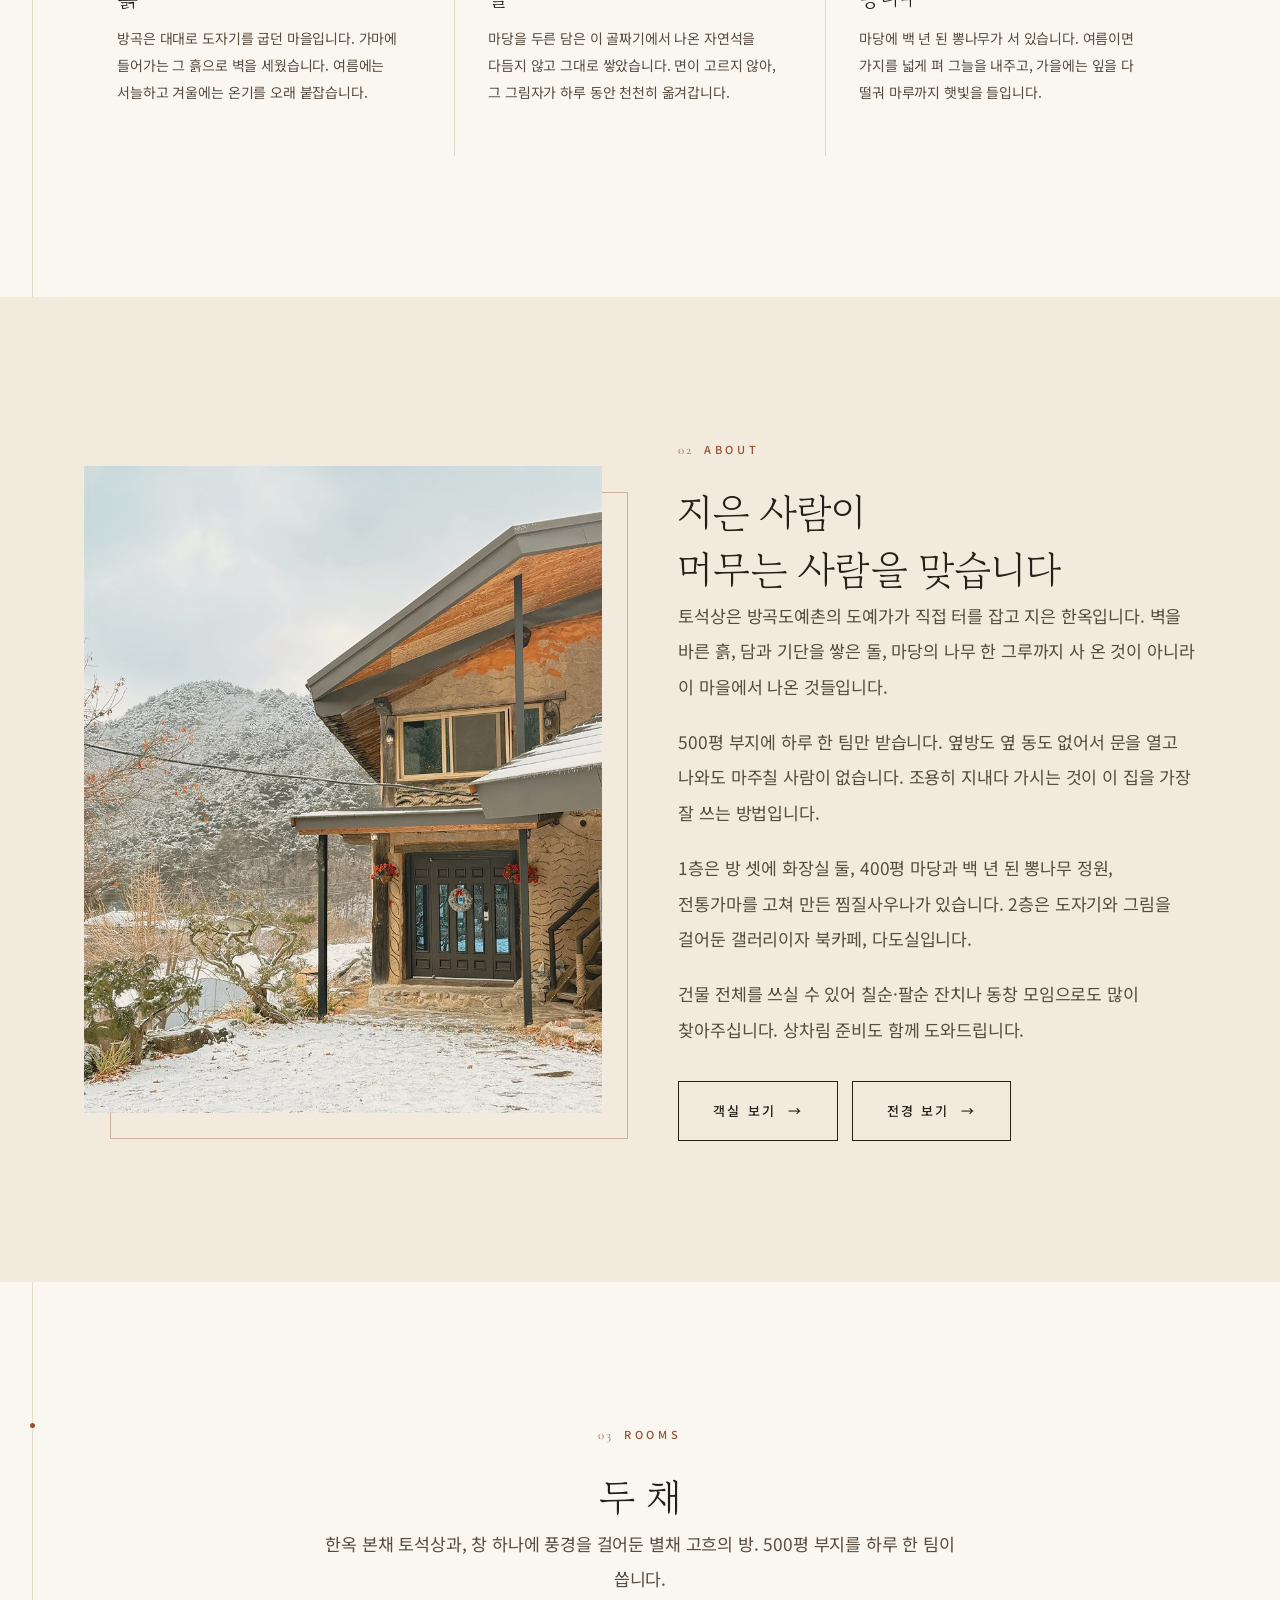
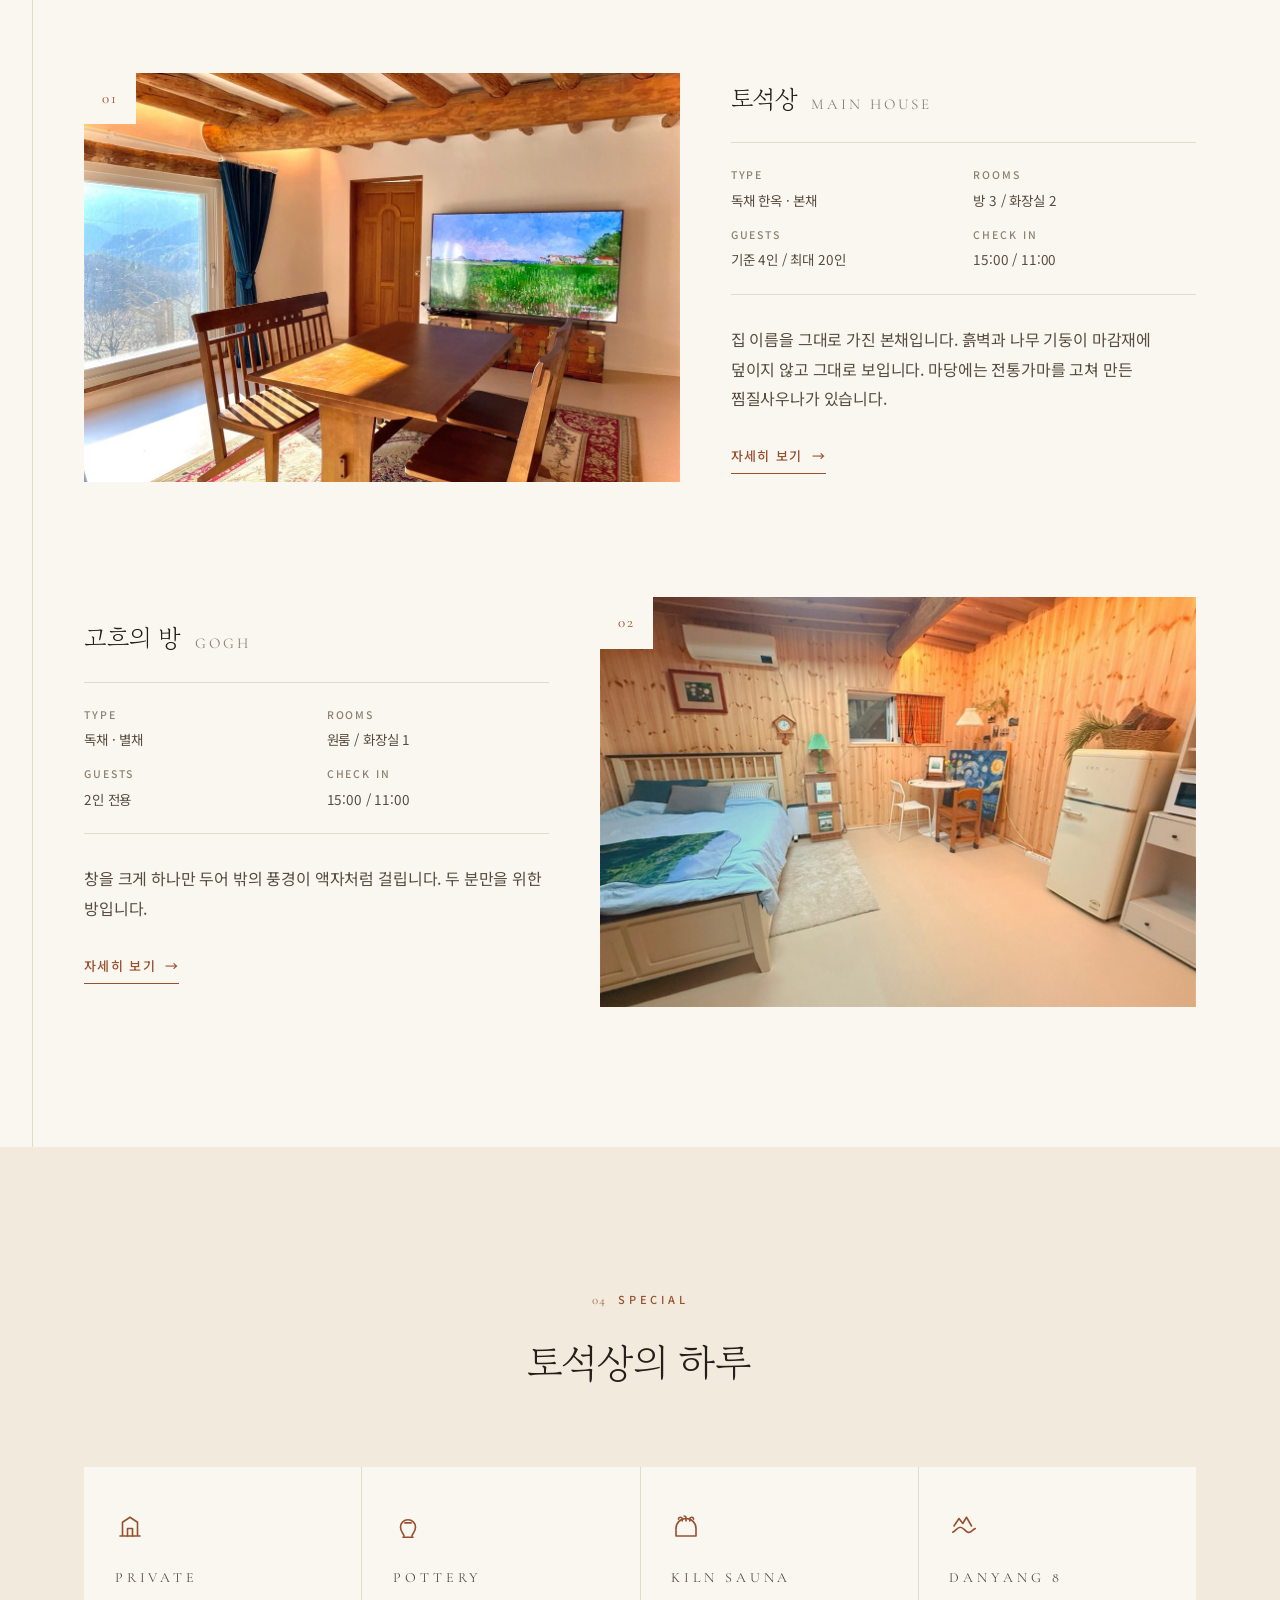
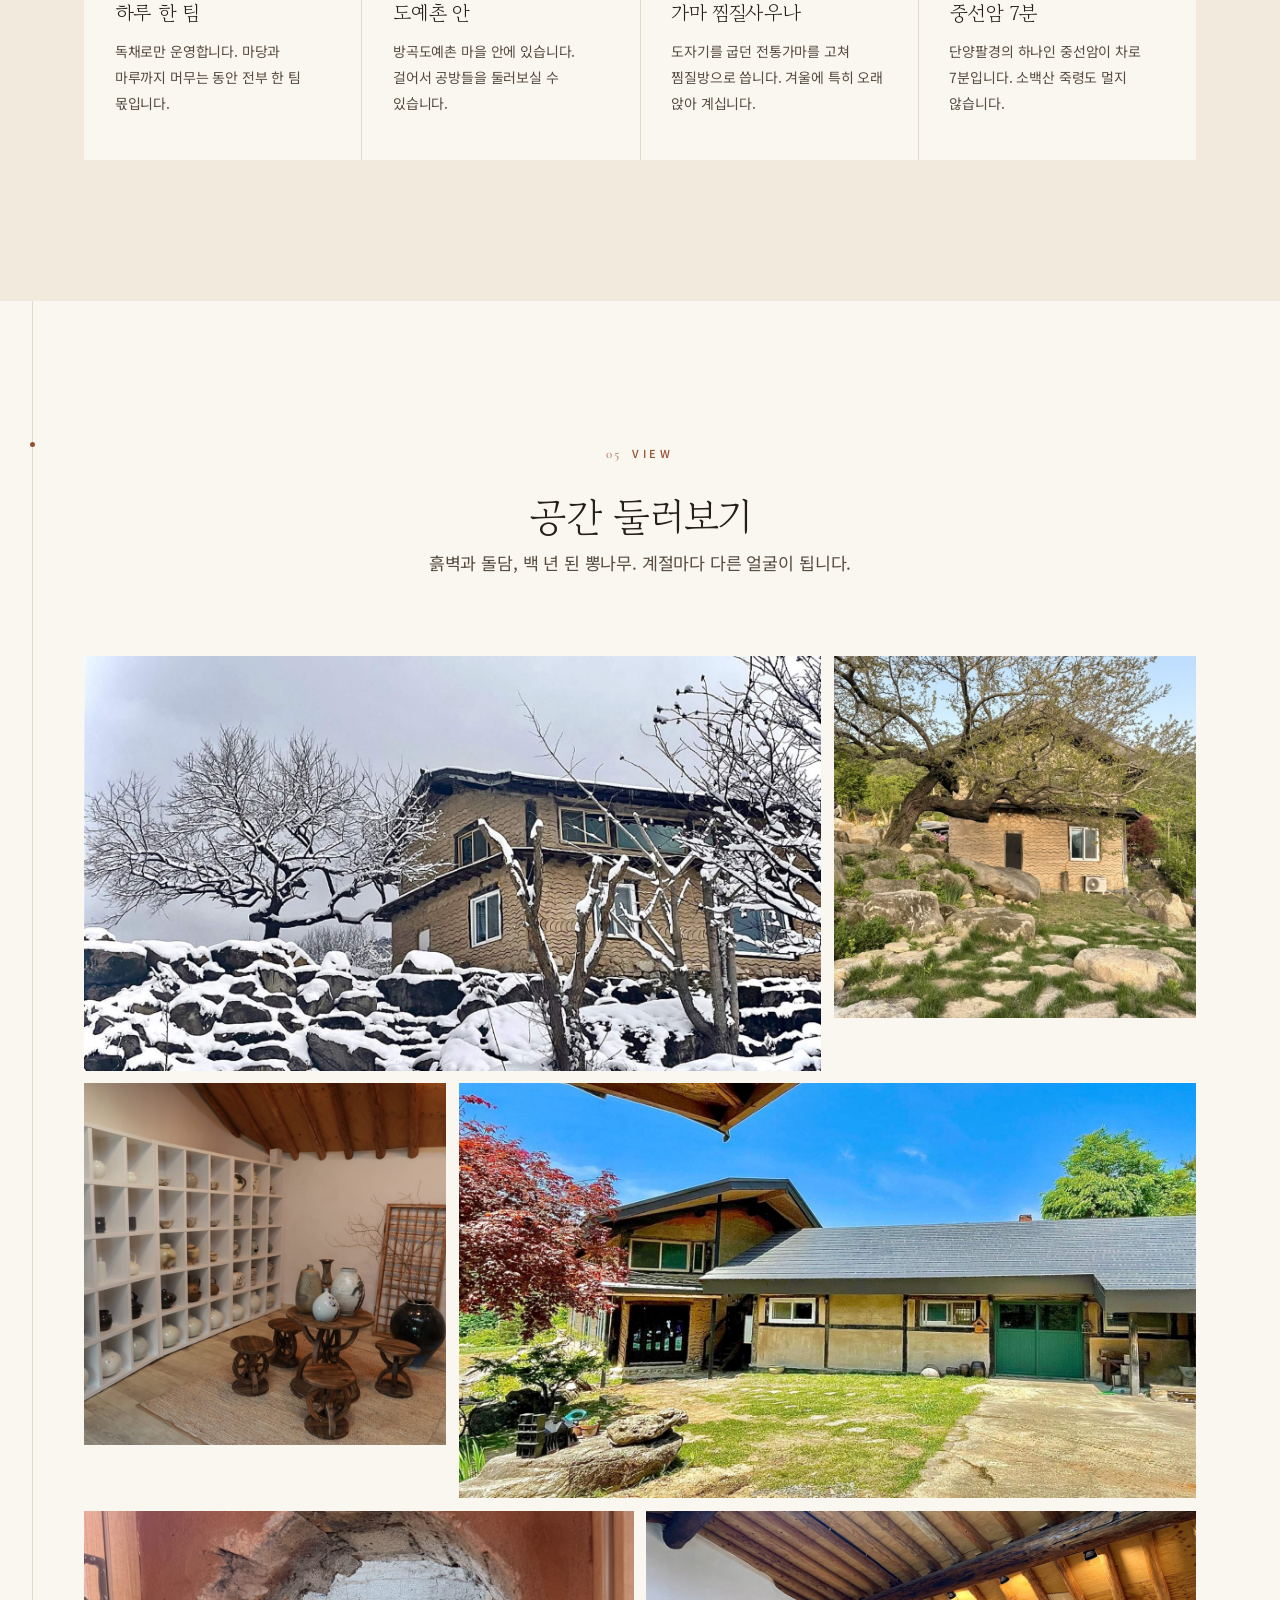
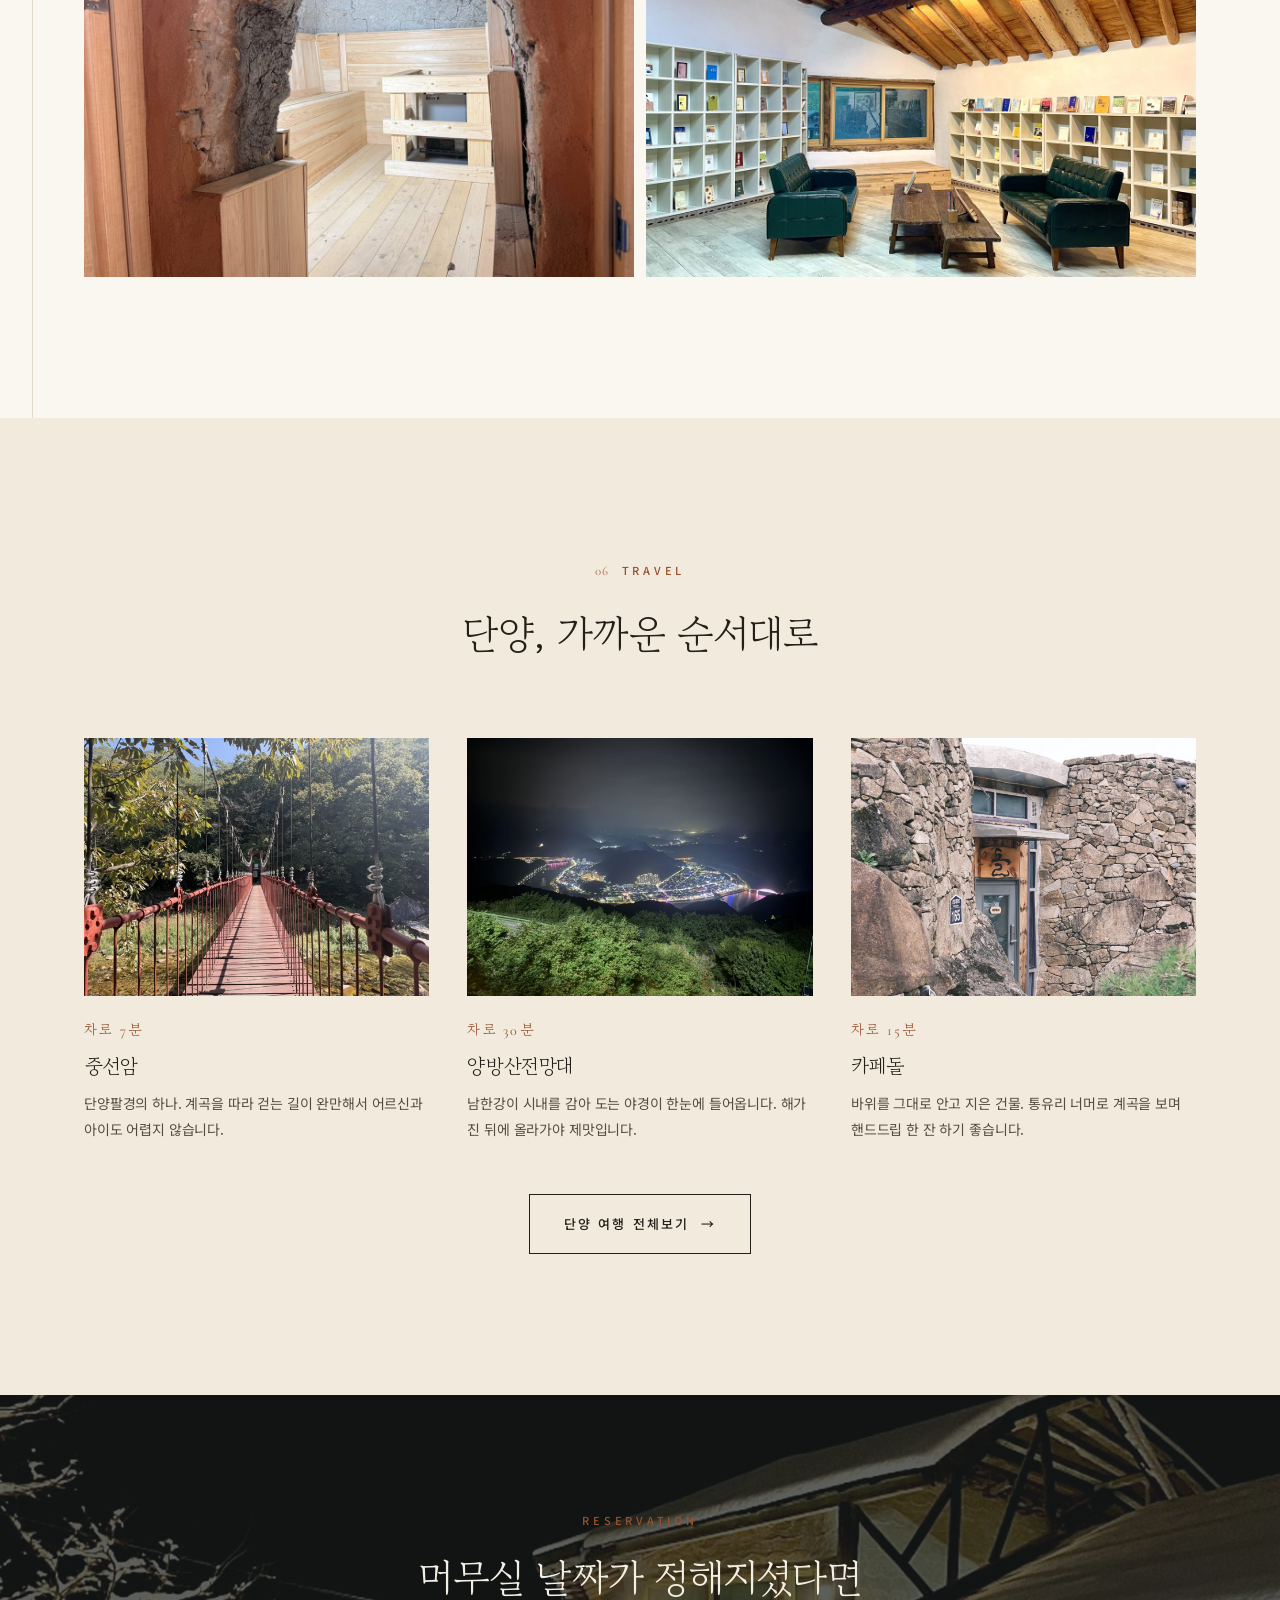
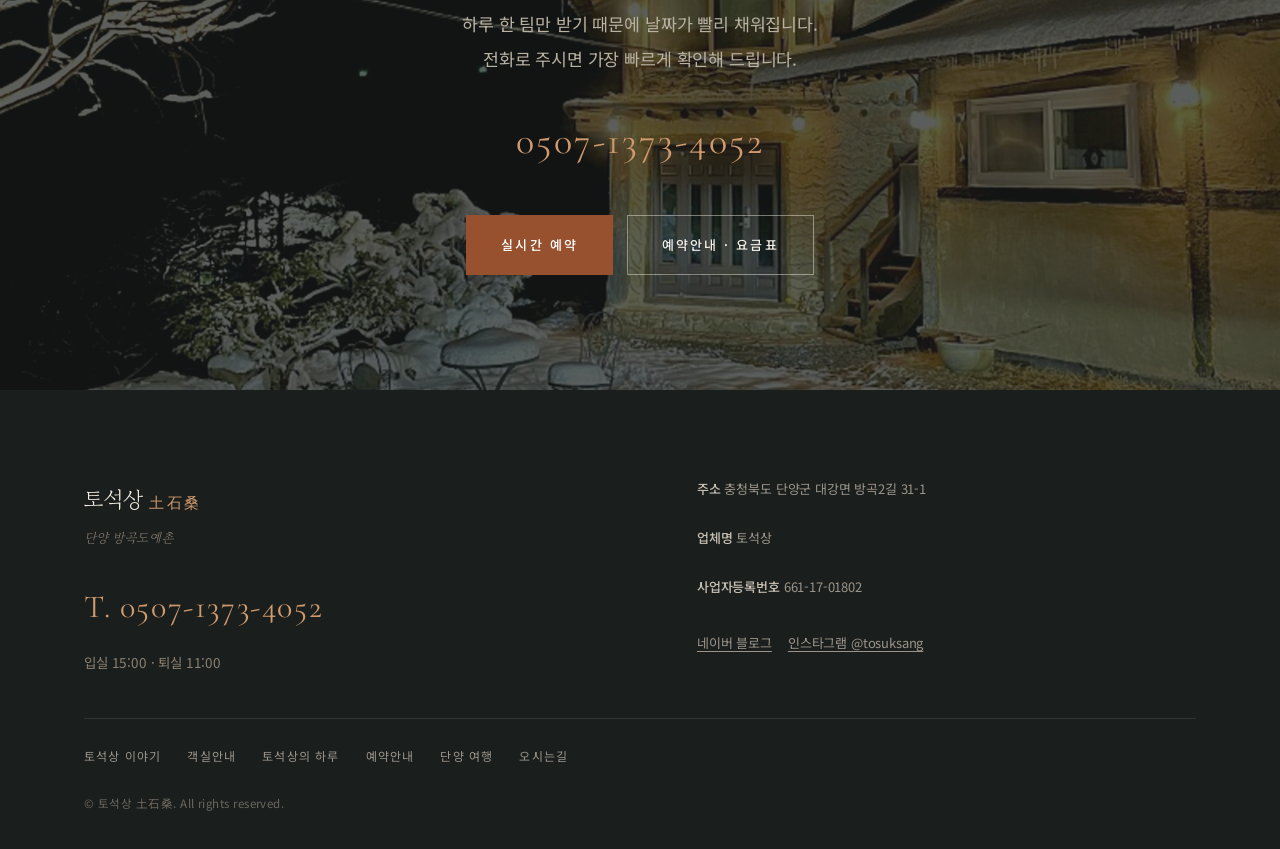
==== commit d974631a: "계좌 안내 삭제, 반려동물 불가, 추가요금·상차림 요금 반영 - 입금 계좌 안내 상자 삭제, 예약 절차 3단계를 '결제' 로 재작성 - site-config 에서 bank/acco" ====
--- a/index.html
+++ b/index.html
@@ -41,7 +41,6 @@
           <ul class="nav__sub">
             <li><a href="rooms.html#main">토석상 (본채)</a></li>
             <li><a href="rooms.html#gogh">고흐의 방</a></li>
-            
           </ul>
         </li>
         <li>
@@ -94,7 +93,6 @@
     <p class="drawer__label">Rooms</p>
     <a href="rooms.html#main">토석상 (본채)</a>
     <a href="rooms.html#gogh">고흐의 방</a>
-    
   </div>
   <div class="drawer__group">
     <p class="drawer__label">Special</p>
@@ -297,7 +295,7 @@
               <div><dt>Guests</dt><dd>2인 전용</dd></div>
               <div><dt>Check in</dt><dd><span data-site="checkIn">15:00</span> / <span data-site="checkOut">11:00</span></dd></div>
             </dl>
-            <p>창을 크게 하나만 두어 밖의 풍경이 액자처럼 걸립니다. 두 분만을 위한 방이고, 반려동물과 함께 묵으실 수 있습니다.</p>
+            <p>창을 크게 하나만 두어 밖의 풍경이 액자처럼 걸립니다. 두 분만을 위한 방입니다.</p>
             <p style="margin-top:26px"><a class="tlink" href="rooms.html#gogh">자세히 보기 <span class="arw">→</span></a></p>
           </div>
         </article>
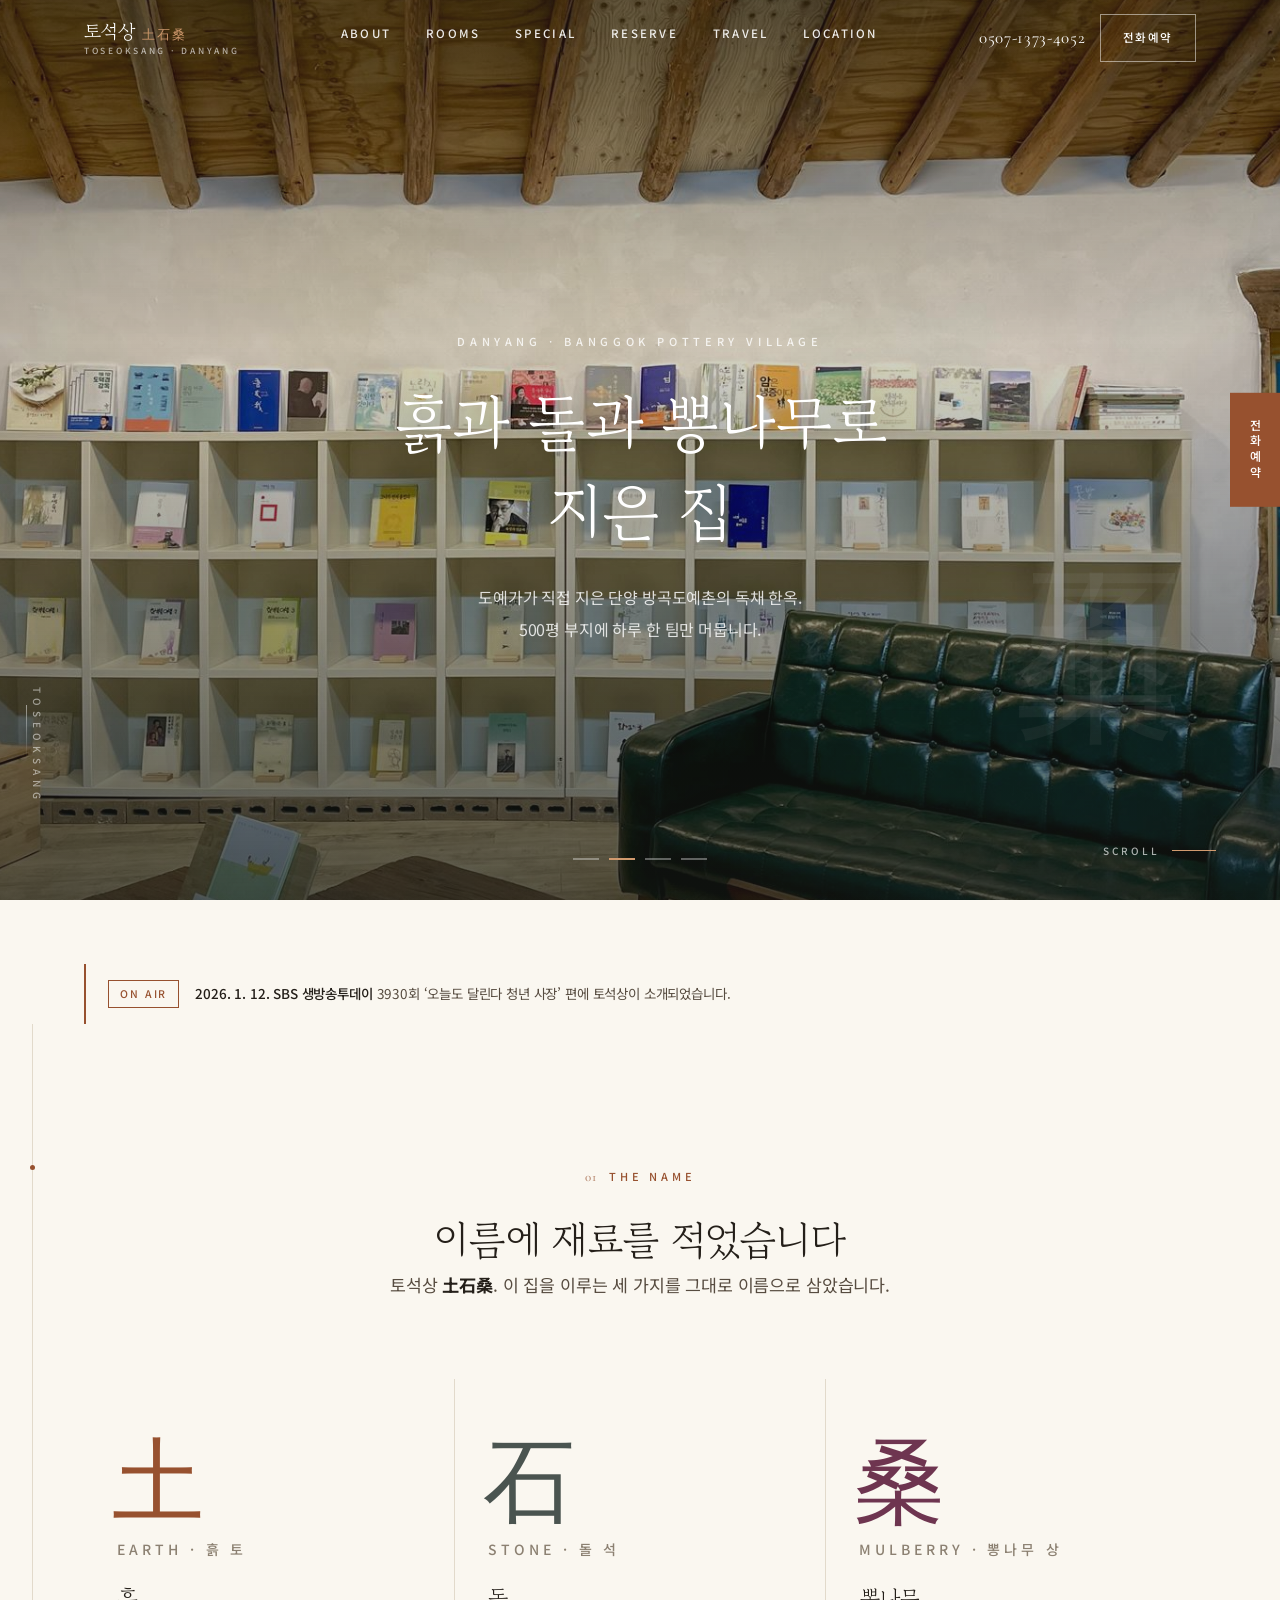
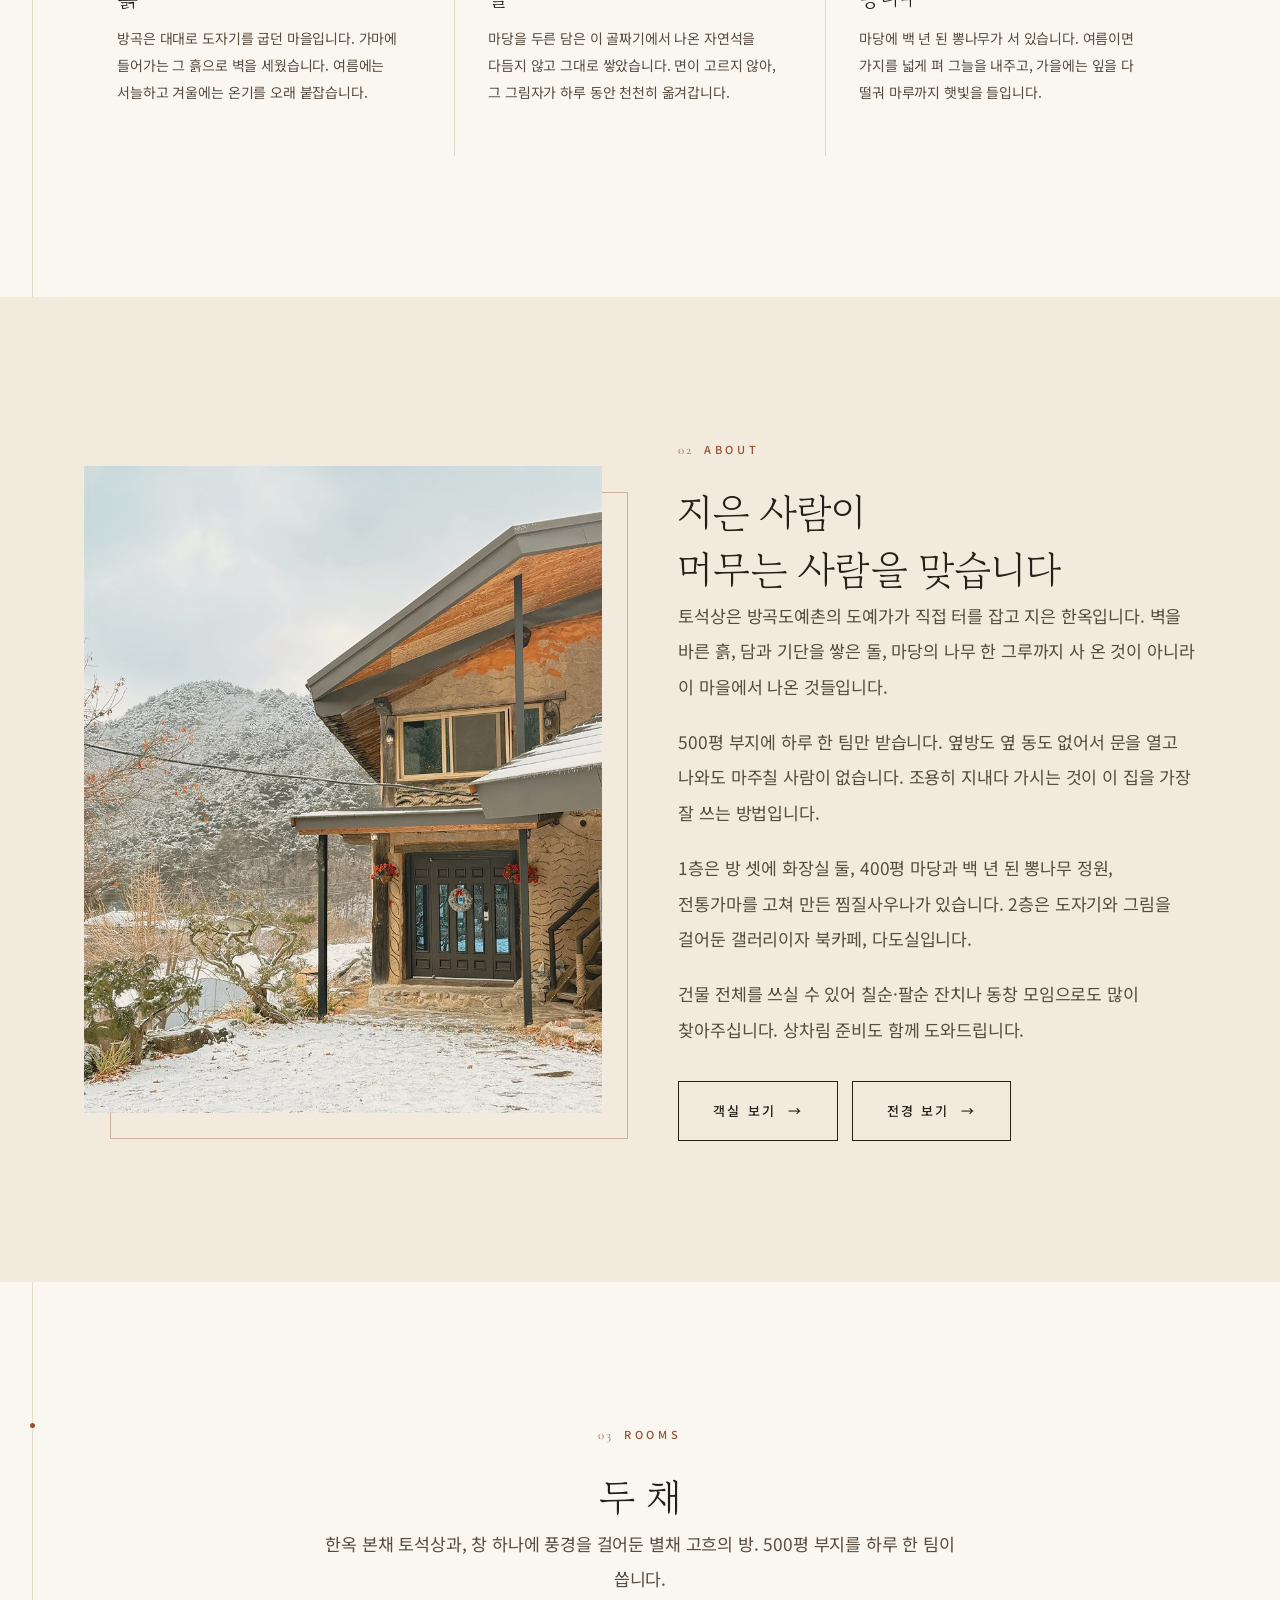
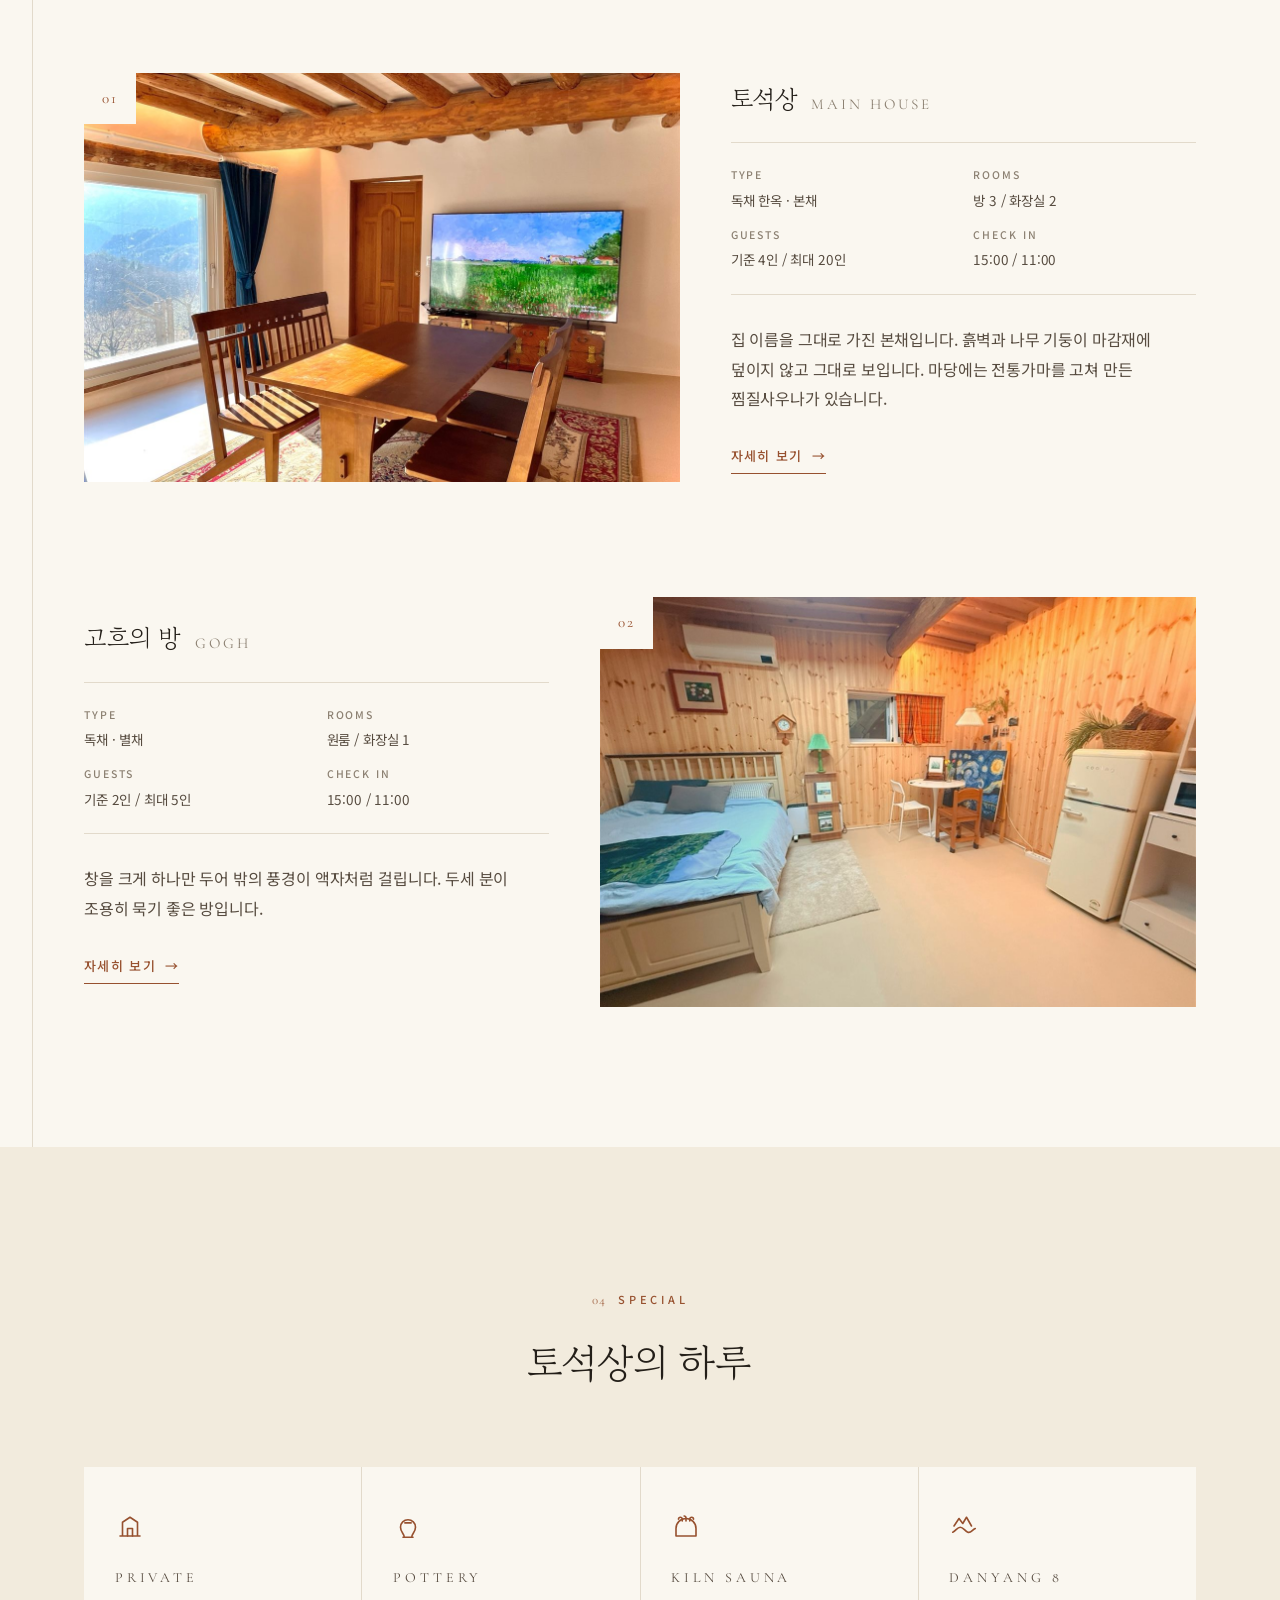
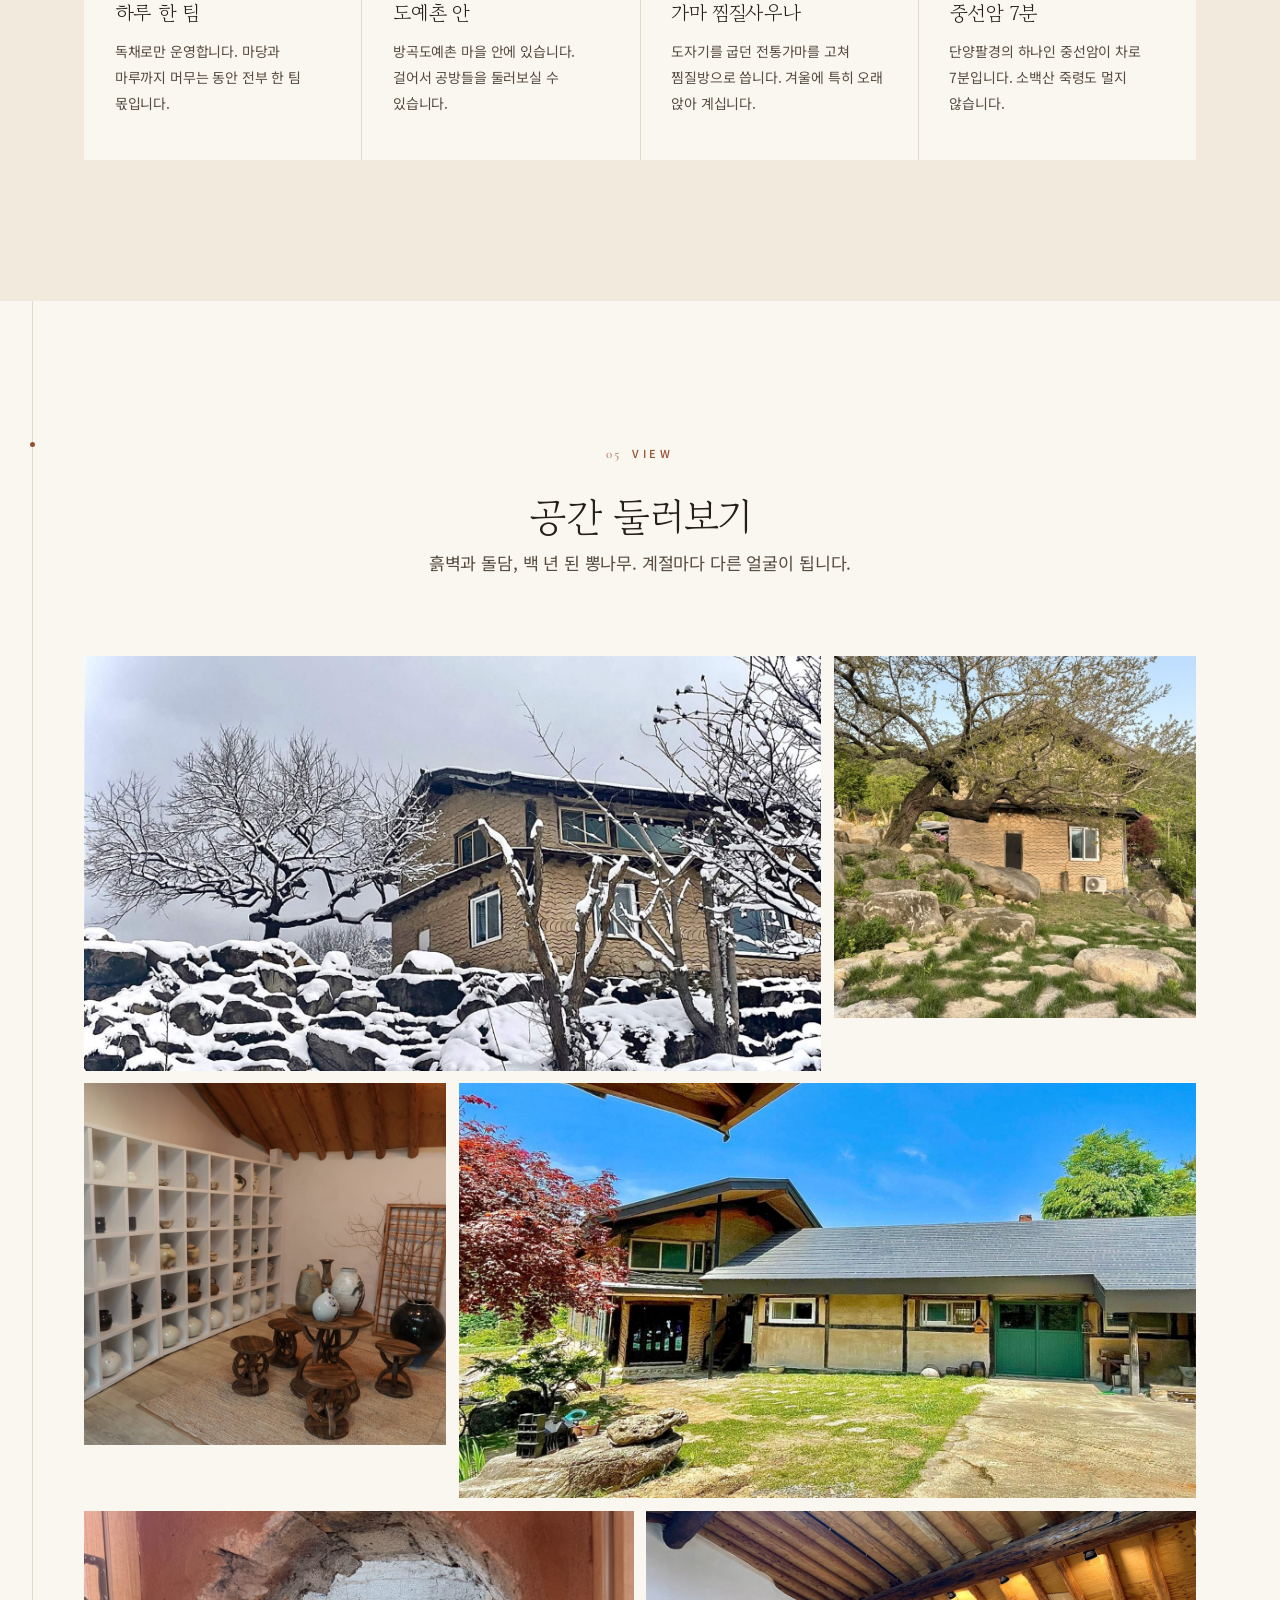
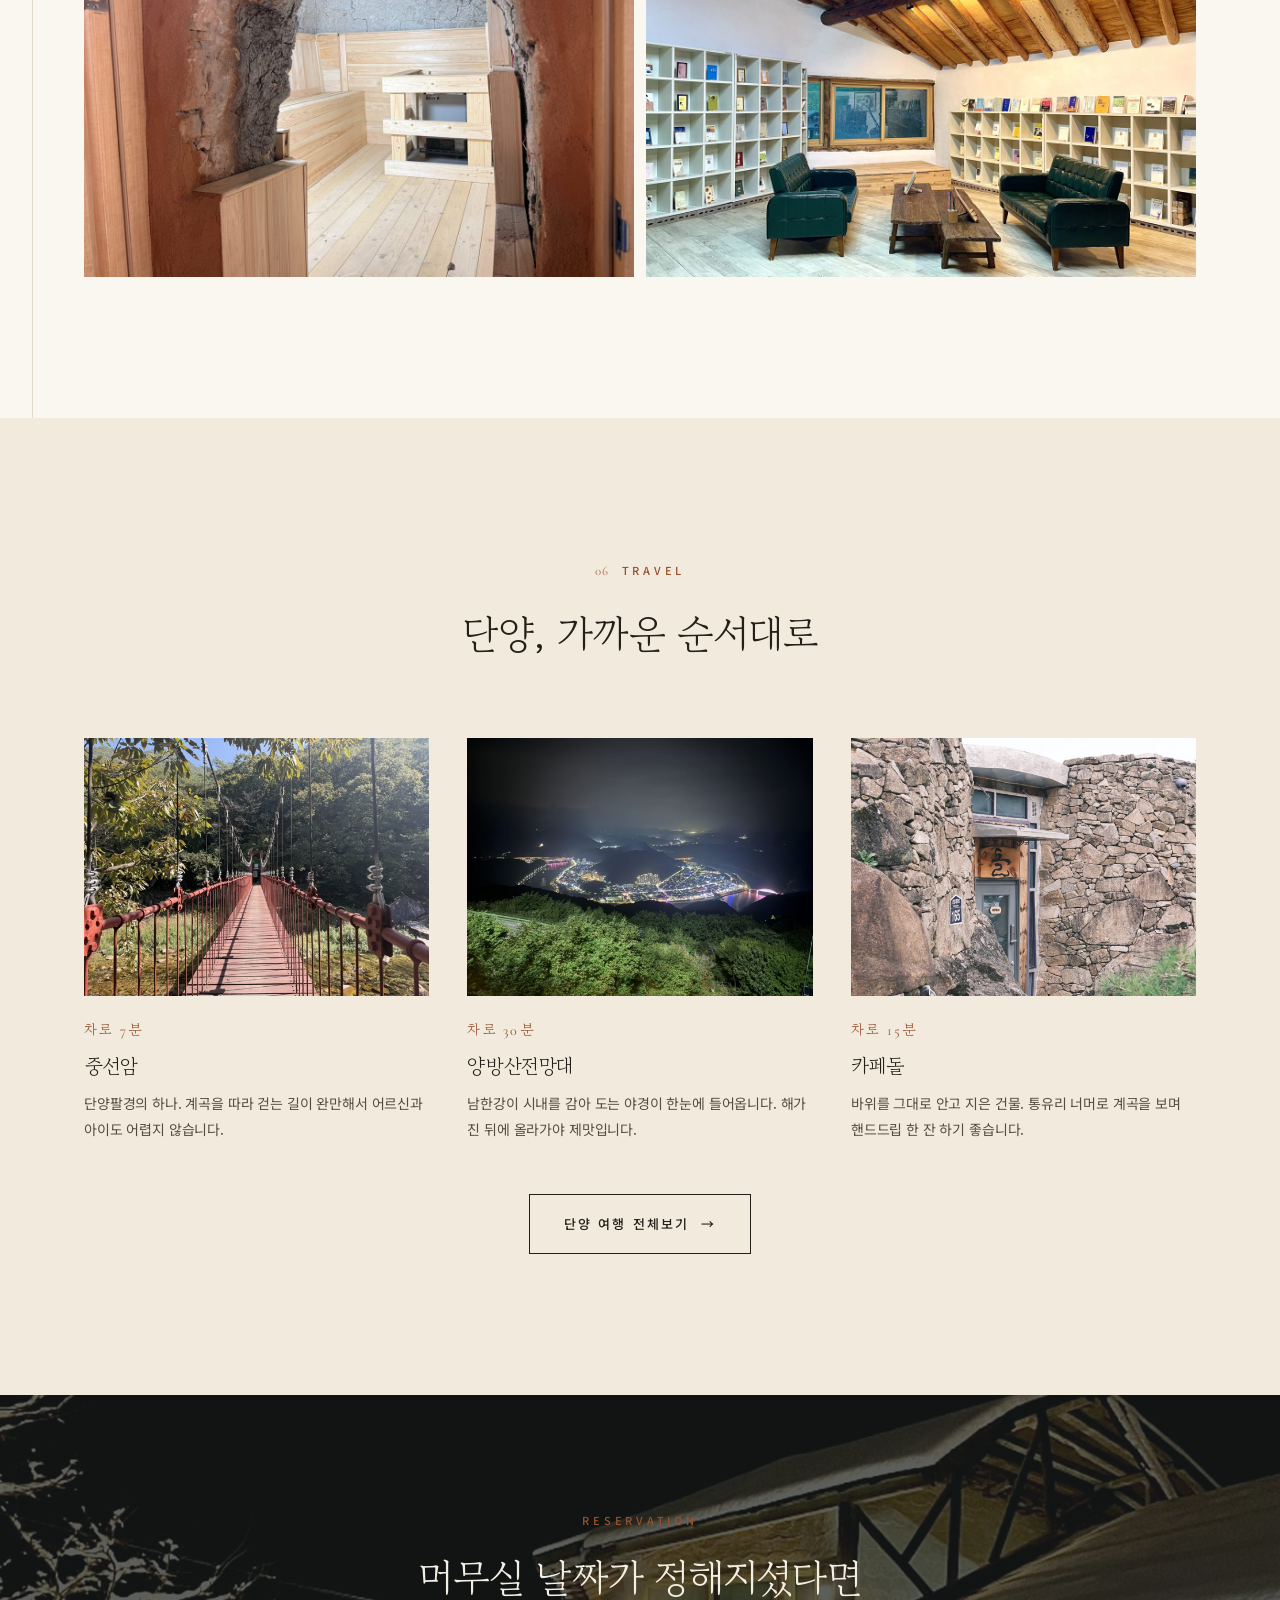
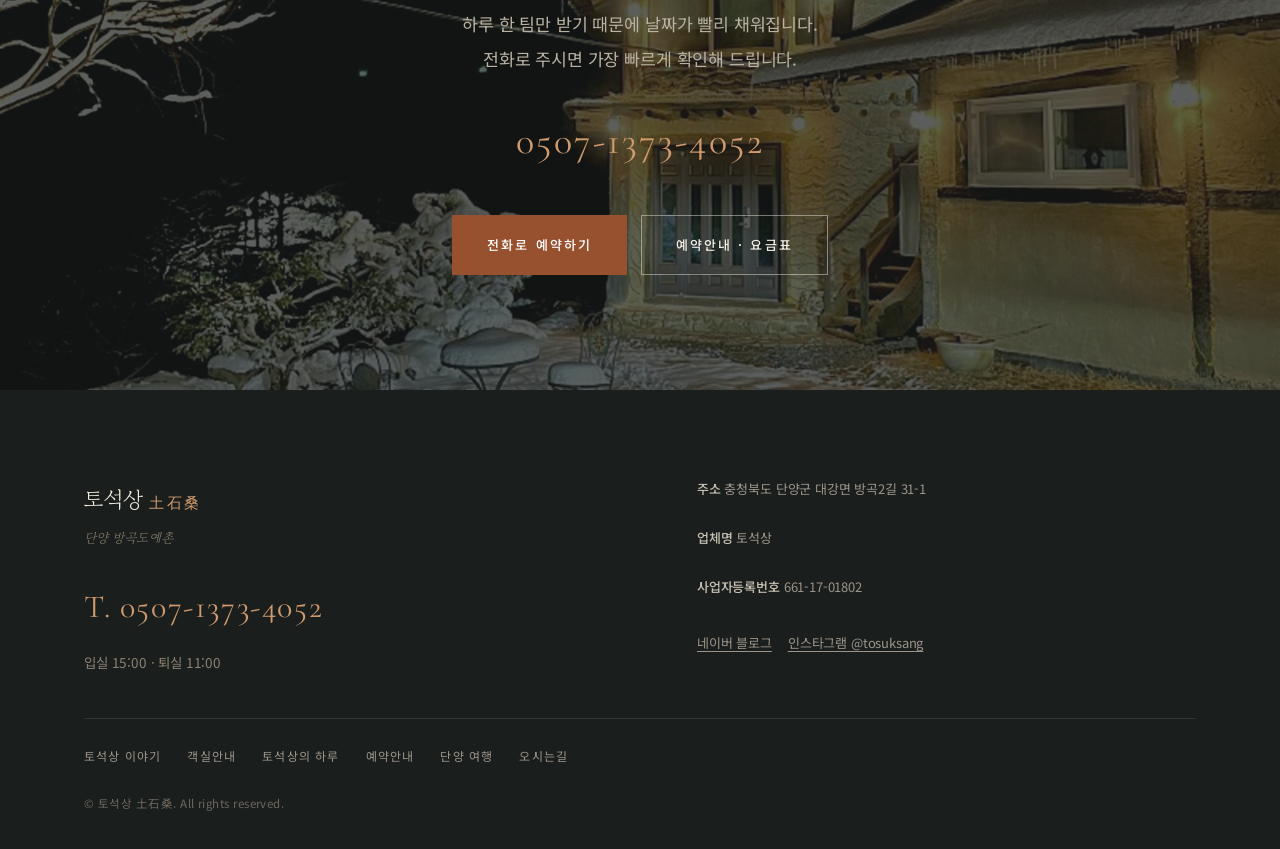
==== commit 2c40d97c: "예약을 전화 전용으로 전환, 고흐의 방 요금·인원 반영 - bookingUrl 을 비워 모든 예약 버튼이 전화걸기로 동작 - '실시간예약' 표기를 '전화예약' 으로 교체, 예약 절" ====
--- a/index.html
+++ b/index.html
@@ -54,7 +54,7 @@
           <a class="nav__top" href="reservation.html">RESERVE</a>
           <ul class="nav__sub">
             <li><a href="reservation.html">예약안내 · 요금</a></li>
-            <li><a href="#" data-book>실시간예약</a></li>
+            <li><a href="#" data-book>전화예약</a></li>
           </ul>
         </li>
         <li>
@@ -74,7 +74,7 @@
 
     <div class="header__cta">
       <a class="header__tel" data-tel href="#"><span data-site="phone">0507-1373-4052</span></a>
-      <a class="header__book" data-book href="#">실시간예약</a>
+      <a class="header__book" data-book href="#">전화예약</a>
       <button class="burger" type="button" aria-expanded="false" aria-controls="drawer" aria-label="메뉴 열기">
         <span></span><span></span><span></span>
       </button>
@@ -101,7 +101,7 @@
   <div class="drawer__group">
     <p class="drawer__label">Reserve</p>
     <a href="reservation.html">예약안내 · 요금</a>
-    <a href="#" data-book>실시간예약</a>
+    <a href="#" data-book>전화예약</a>
   </div>
   <div class="drawer__group">
     <p class="drawer__label">Travel &amp; Location</p>
@@ -292,10 +292,10 @@
             <dl class="room__spec">
               <div><dt>Type</dt><dd>독채 · 별채</dd></div>
               <div><dt>Rooms</dt><dd>원룸 / 화장실 1</dd></div>
-              <div><dt>Guests</dt><dd>2인 전용</dd></div>
+              <div><dt>Guests</dt><dd>기준 2인 / 최대 5인</dd></div>
               <div><dt>Check in</dt><dd><span data-site="checkIn">15:00</span> / <span data-site="checkOut">11:00</span></dd></div>
             </dl>
-            <p>창을 크게 하나만 두어 밖의 풍경이 액자처럼 걸립니다. 두 분만을 위한 방입니다.</p>
+            <p>창을 크게 하나만 두어 밖의 풍경이 액자처럼 걸립니다. 두세 분이 조용히 묵기 좋은 방입니다.</p>
             <p style="margin-top:26px"><a class="tlink" href="rooms.html#gogh">자세히 보기 <span class="arw">→</span></a></p>
           </div>
         </article>
@@ -429,7 +429,7 @@
       </p>
       <a class="cta__tel" data-tel href="#"><span data-site="phone">0507-1373-4052</span></a>
       <div class="cta__actions">
-        <a class="btn btn--gold" data-book href="#">실시간 예약</a>
+        <a class="btn btn--gold" data-book href="#">전화로 예약하기</a>
         <a class="btn btn--light" href="reservation.html">예약안내 · 요금표</a>
       </div>
     </div>
@@ -474,8 +474,8 @@
 </footer>
 
 <div class="float-book">
-  <a data-book href="#">실시간예약</a>
-  <a class="only-mobile" data-tel href="#">전화문의</a>
+  <a data-book href="#">전화예약</a>
+  
 </div>
 
 <script src="js/site-config.js"></script>
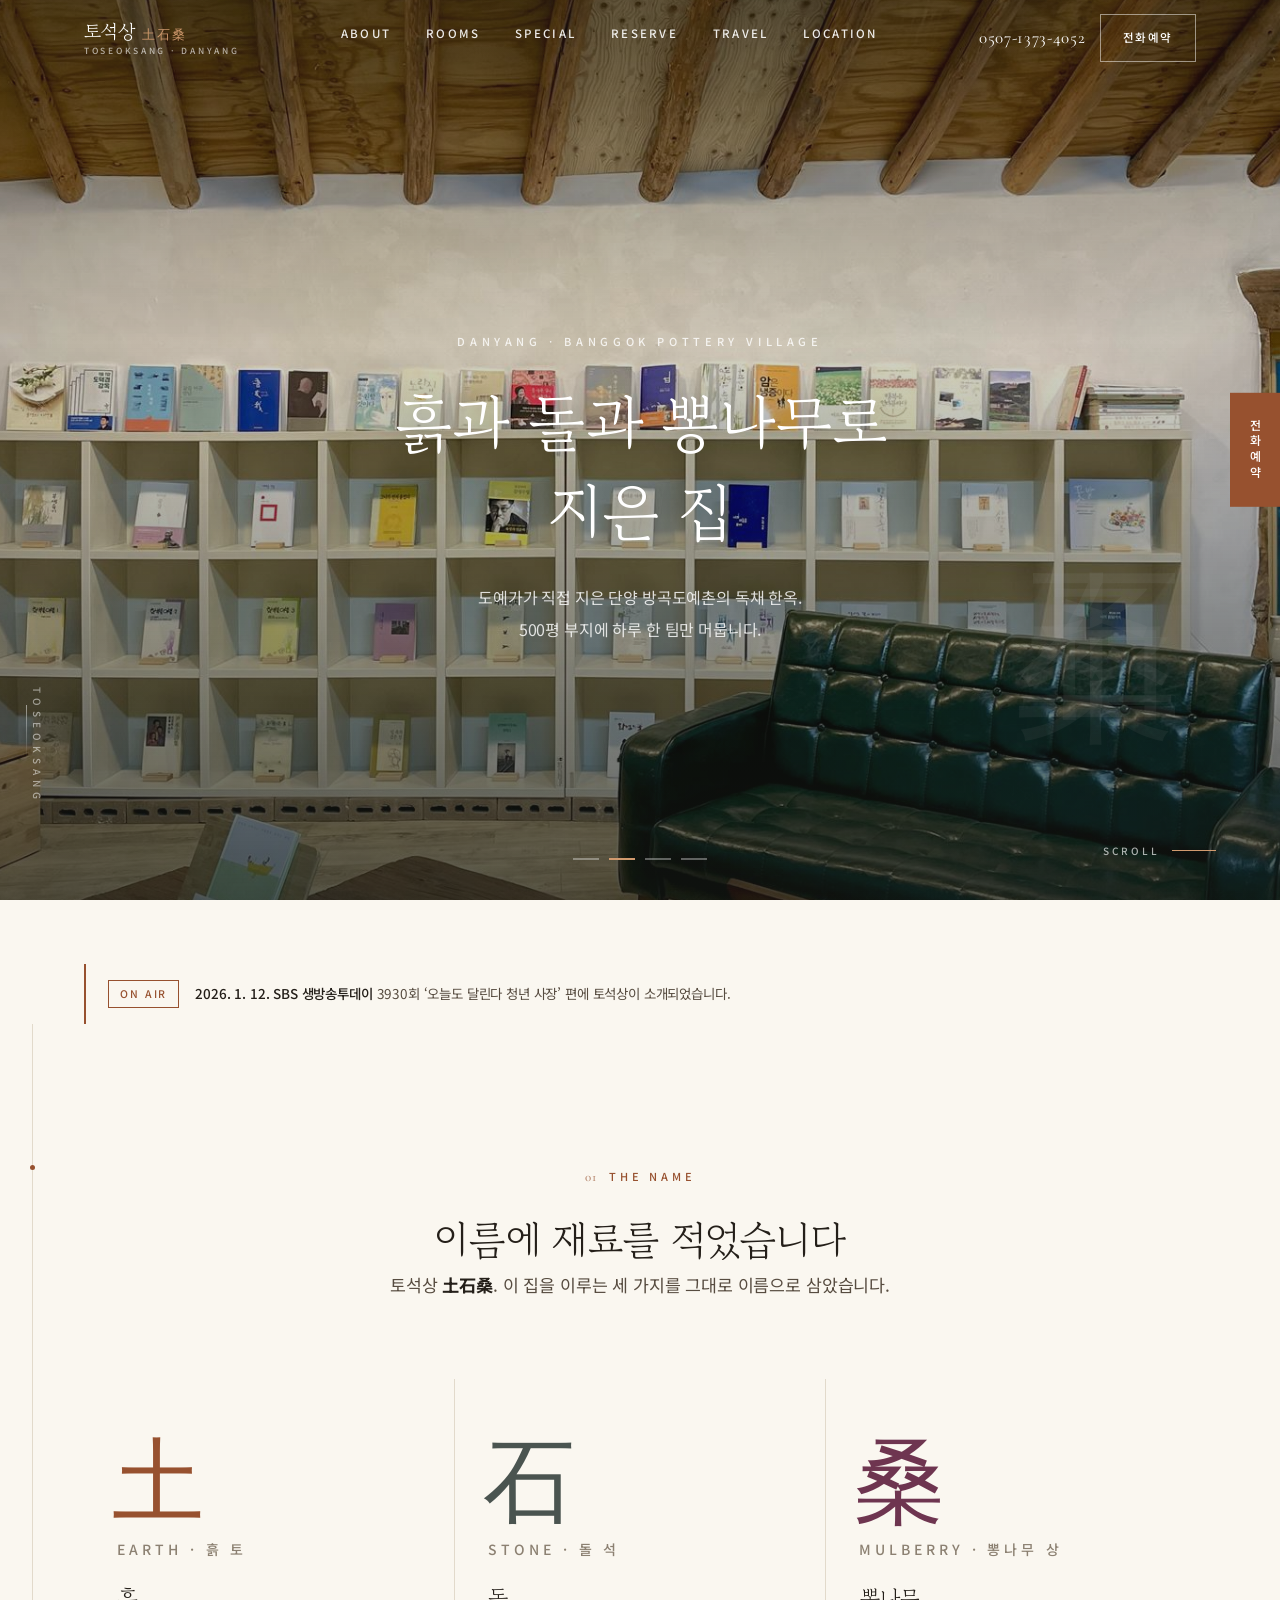
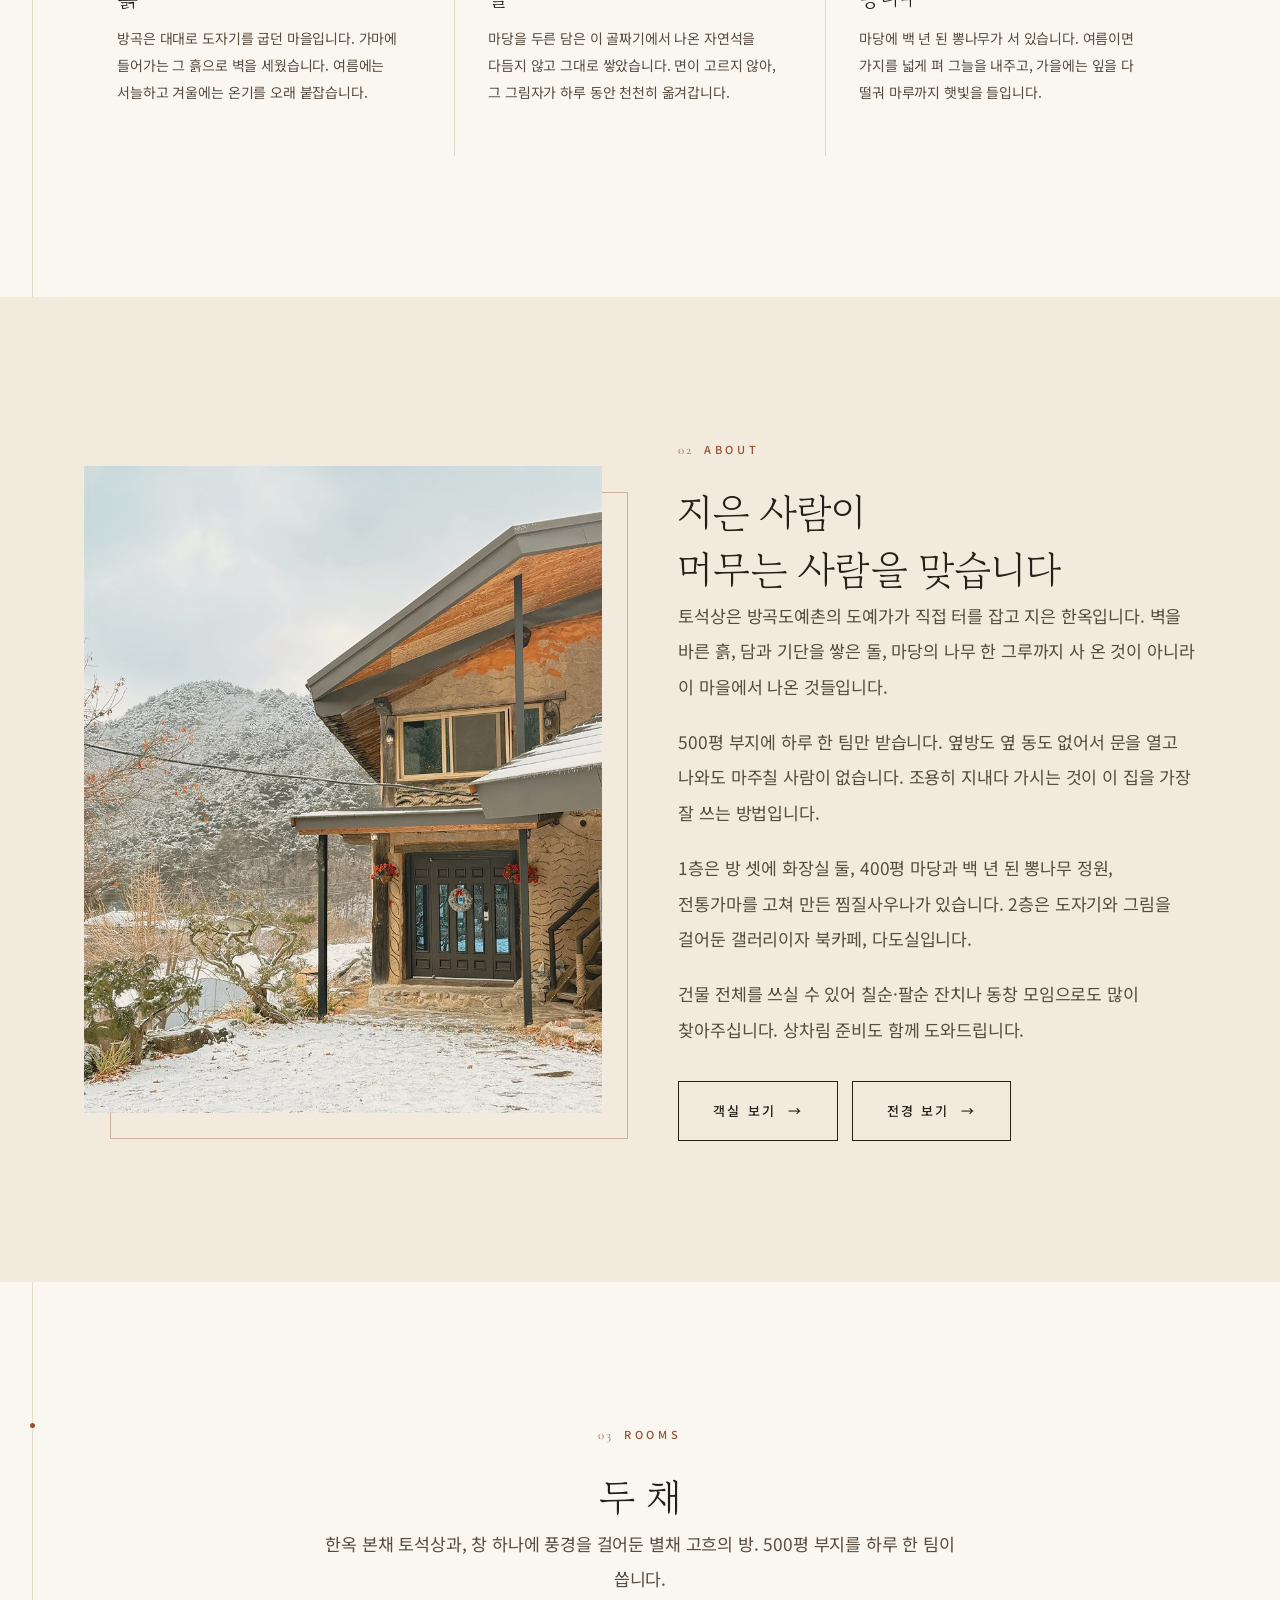
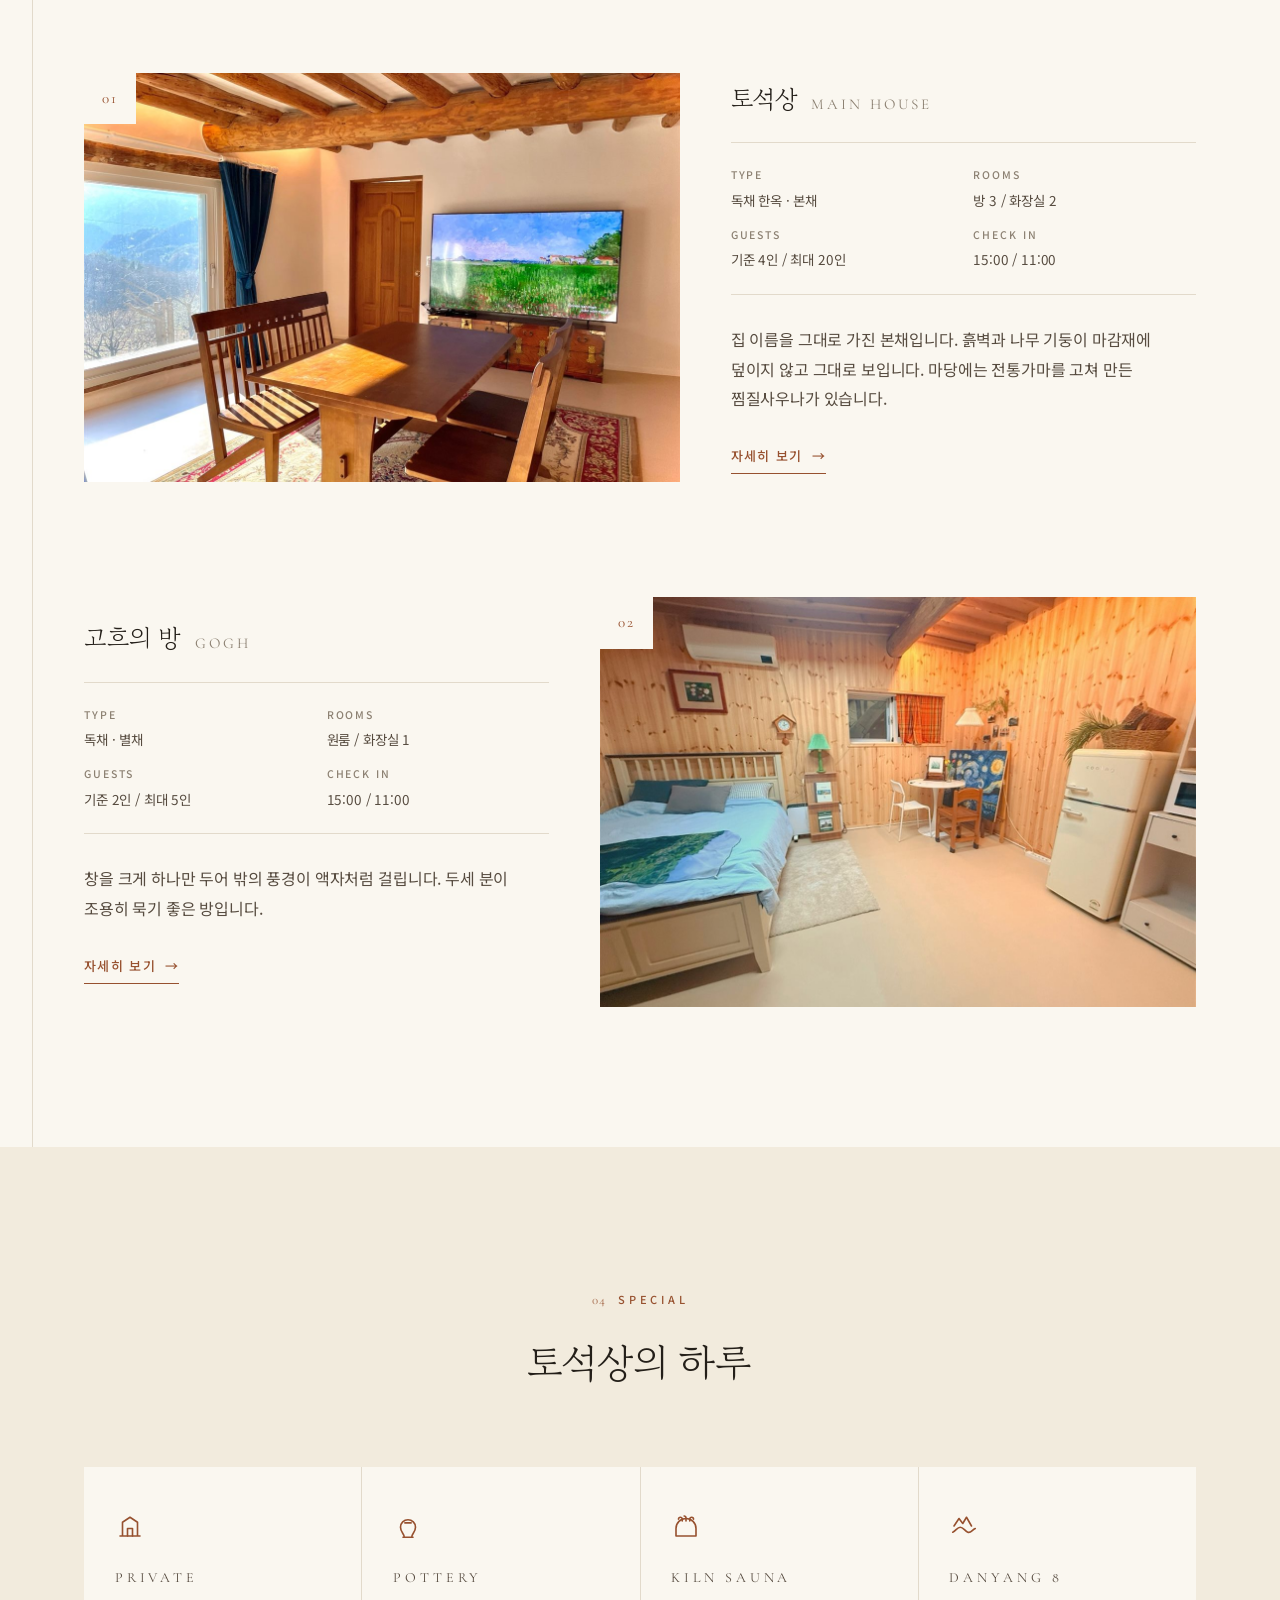
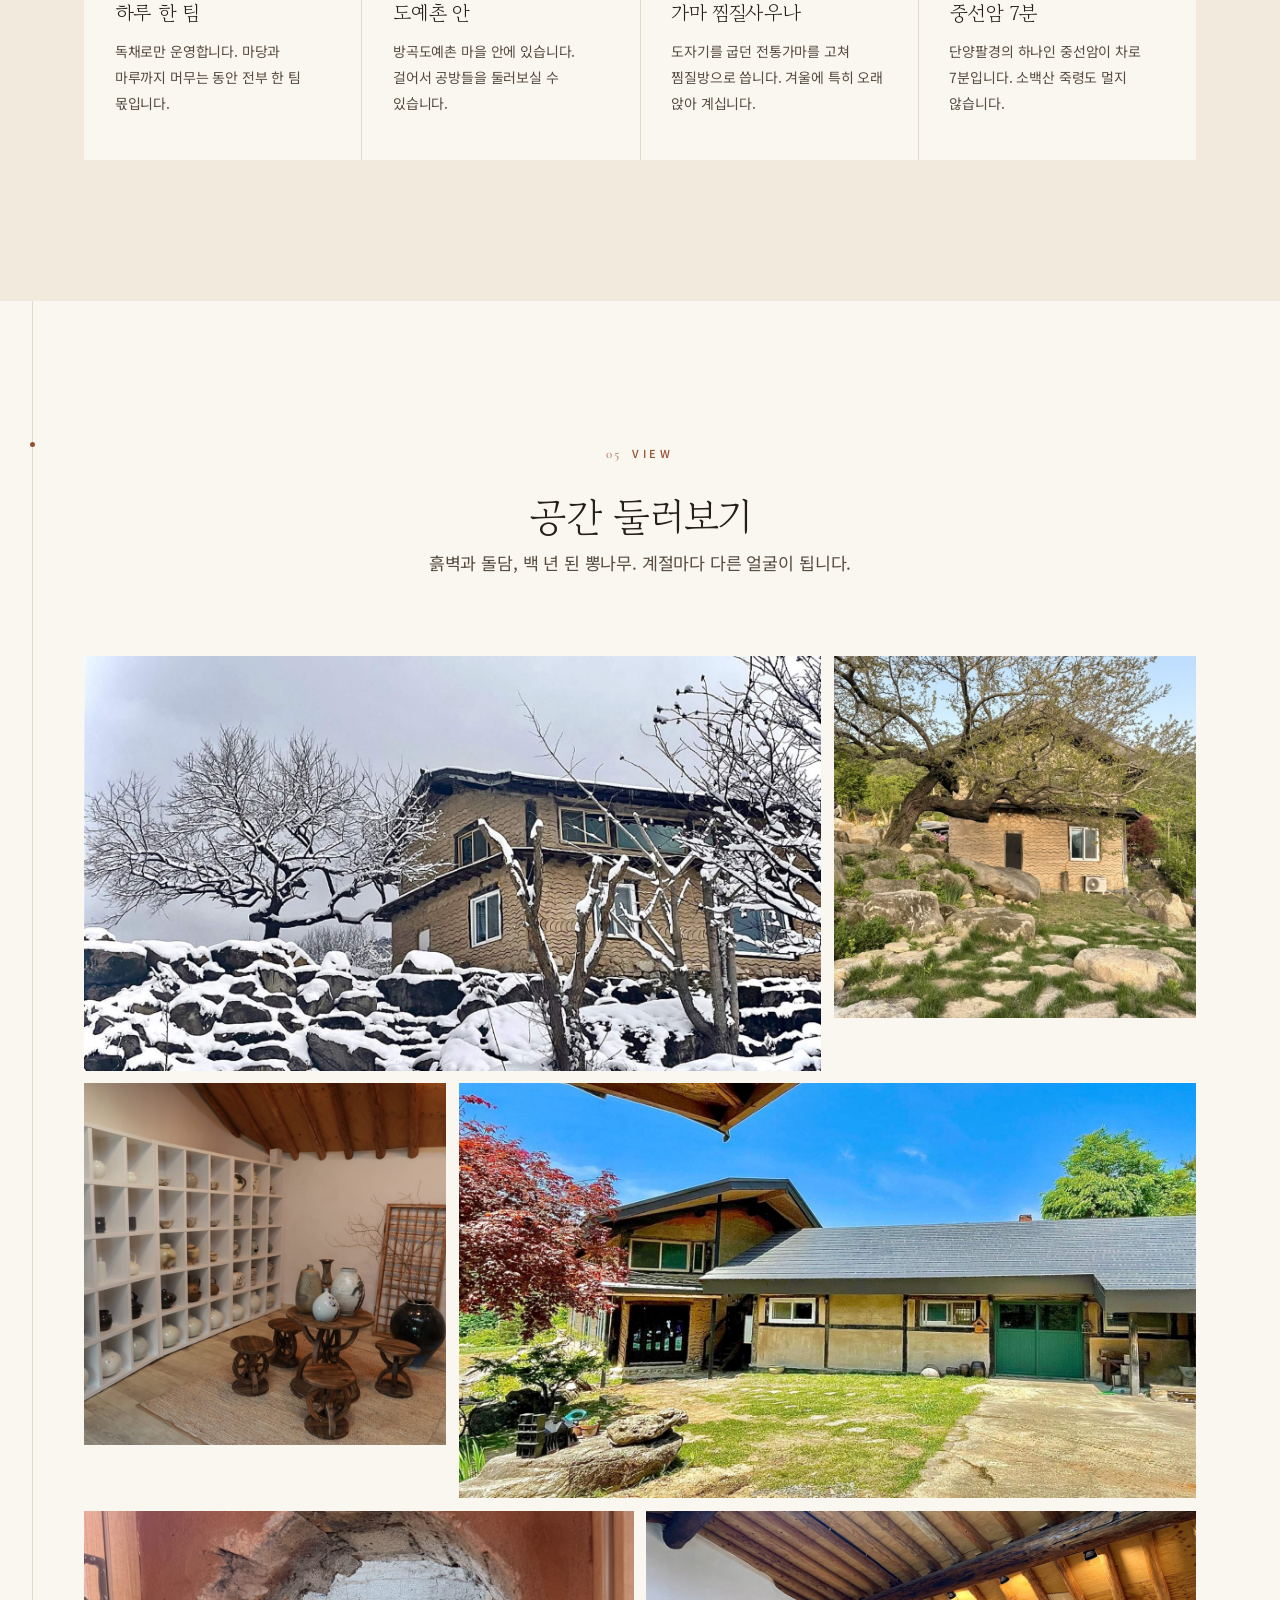
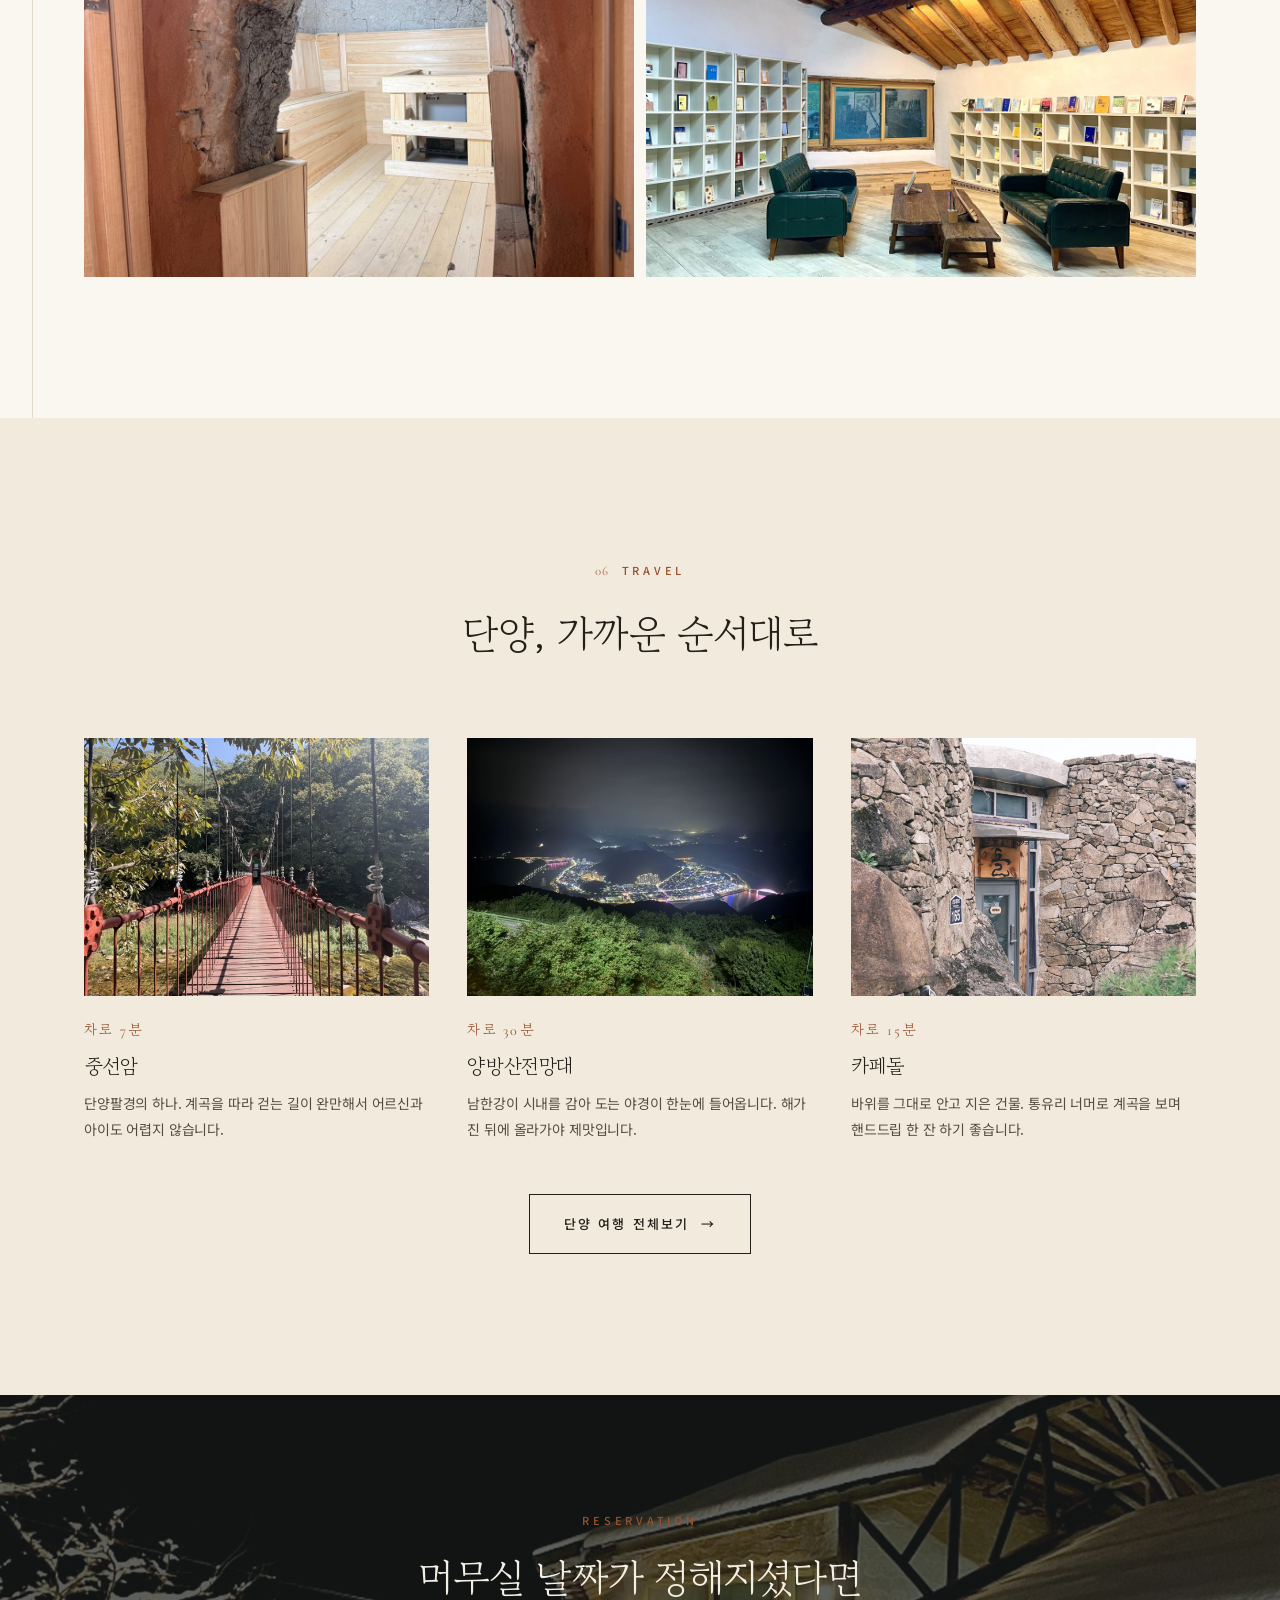
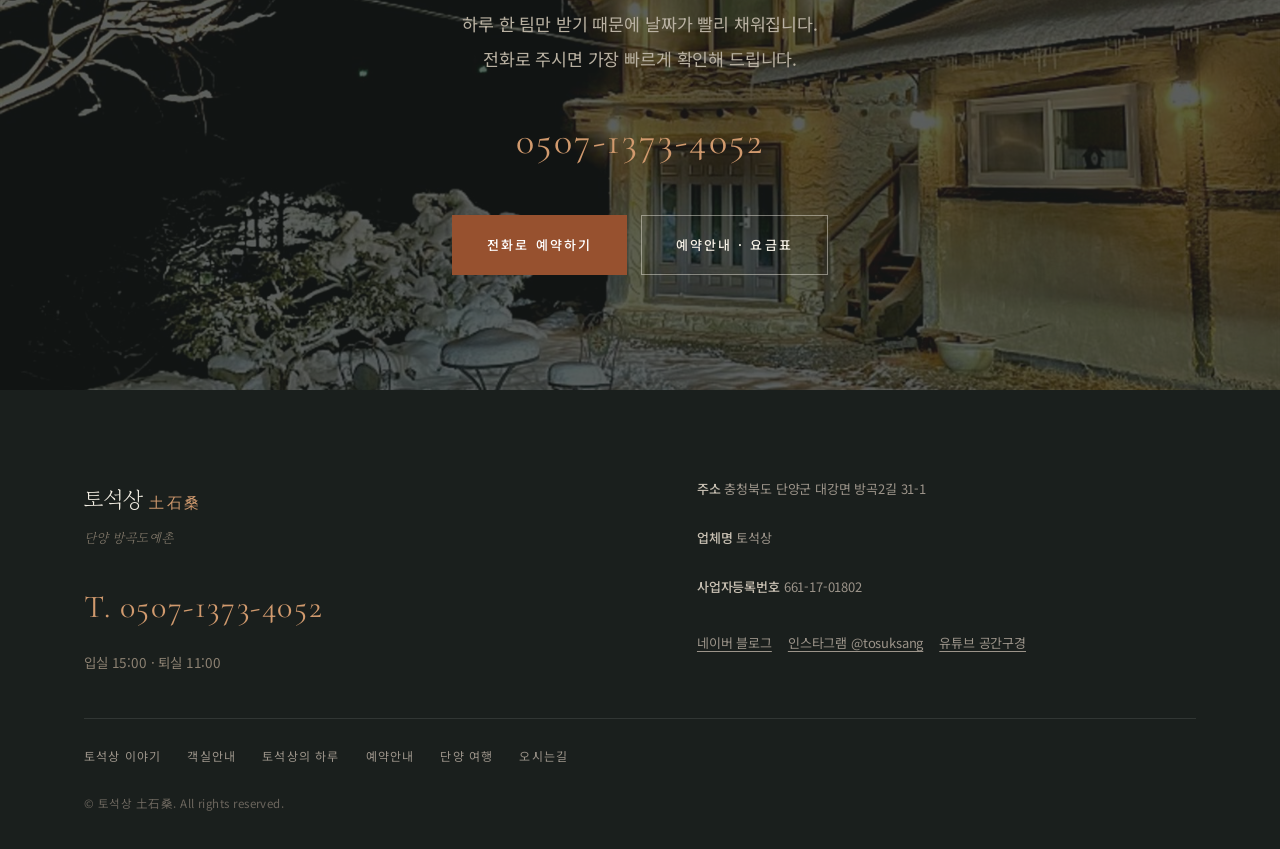
==== commit 3c1b0d35: "푸터에 '유튜브 공간구경' 링크 추가 Co-Authored-By: Claude Opus 5 <noreply@anthropic.com>" ====
--- a/index.html
+++ b/index.html
@@ -456,7 +456,7 @@
         <div><b>주소</b> <span data-site="address">주소를 입력하세요</span></div>
         <div><b>업체명</b> <span data-site="company">토석상</span></div>
         <div><b>사업자등록번호</b> <span data-site="bizNo">000-00-00000</span></div>
-        <div style="margin-top:8px; display:flex; gap:16px"><a data-blog href="#" style="text-decoration:underline; text-underline-offset:3px">네이버 블로그</a><a data-insta href="#" style="text-decoration:underline; text-underline-offset:3px">인스타그램 @tosuksang</a></div>
+        <div style="margin-top:8px; display:flex; gap:16px"><a data-blog href="#" style="text-decoration:underline; text-underline-offset:3px">네이버 블로그</a><a data-insta href="#" style="text-decoration:underline; text-underline-offset:3px">인스타그램 @tosuksang</a><a data-youtube href="#" style="text-decoration:underline; text-underline-offset:3px">유튜브 공간구경</a></div>
       </dl>
     </div>
 
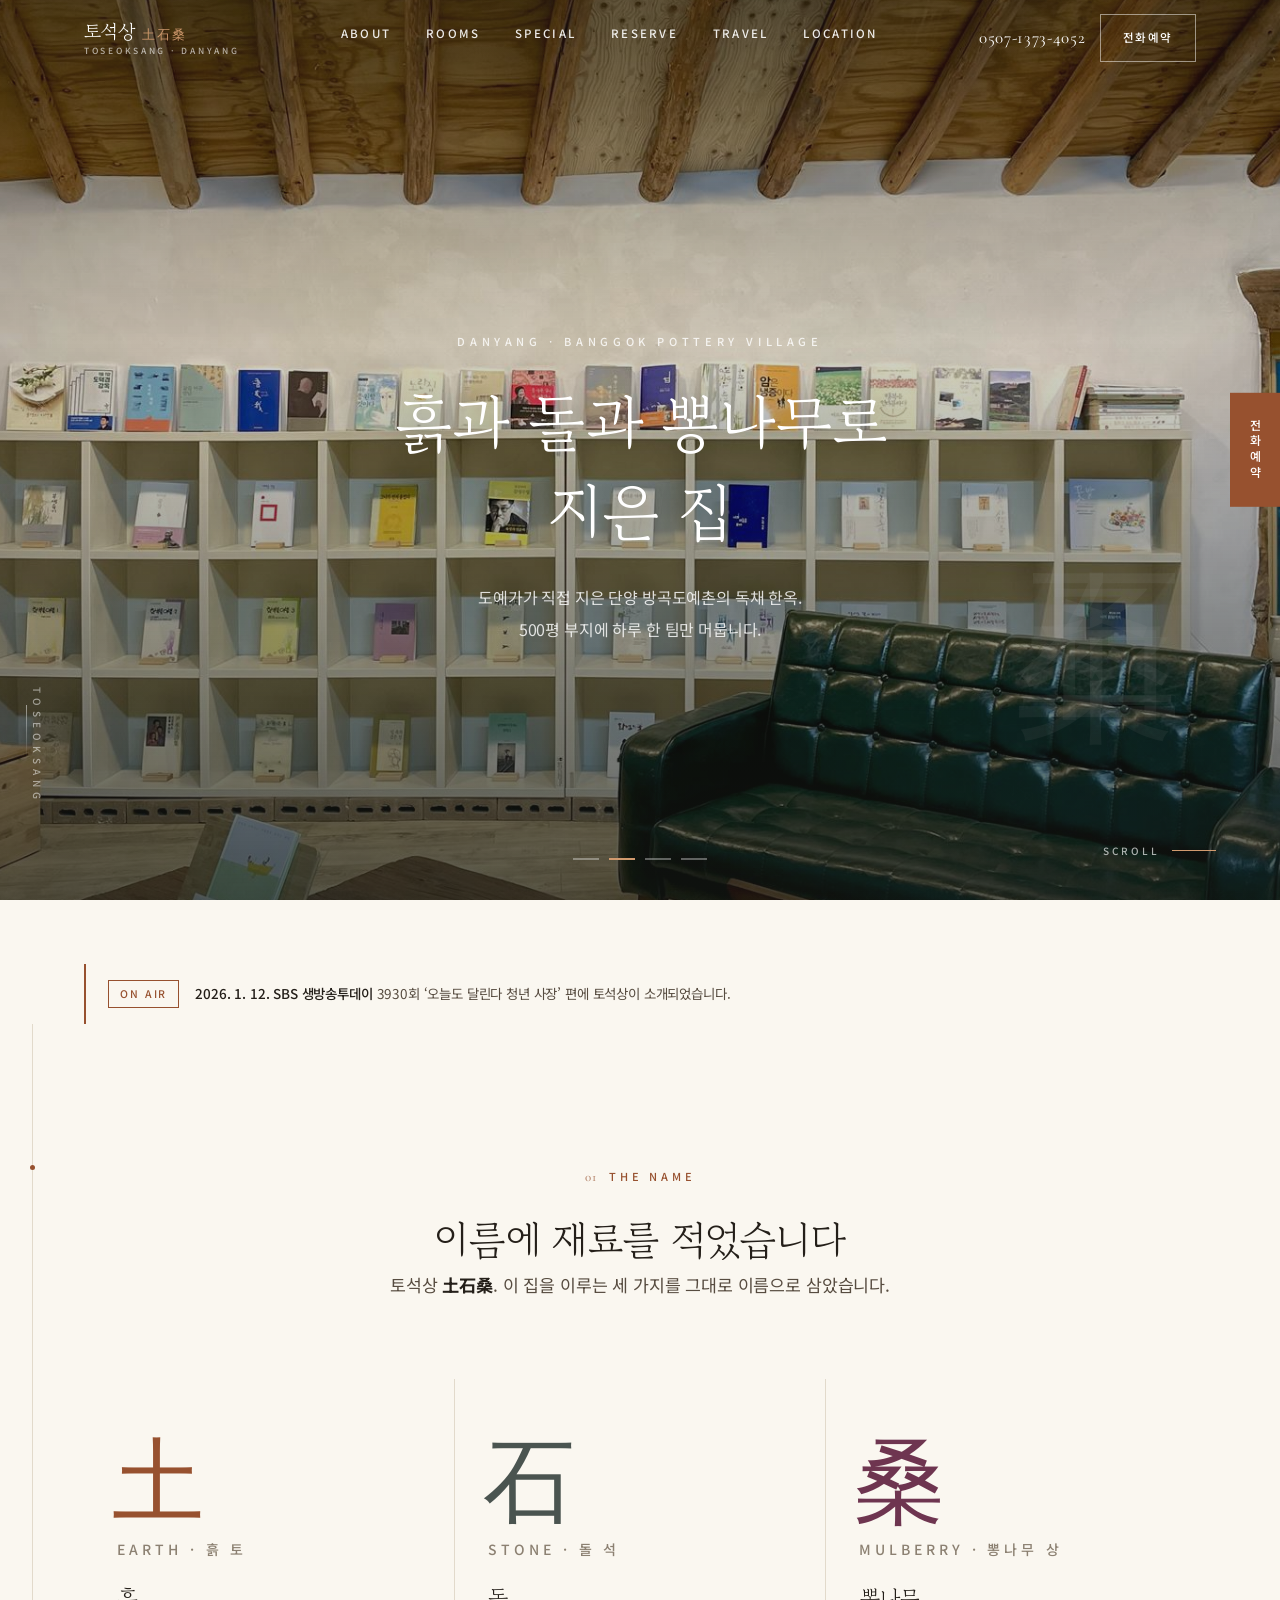
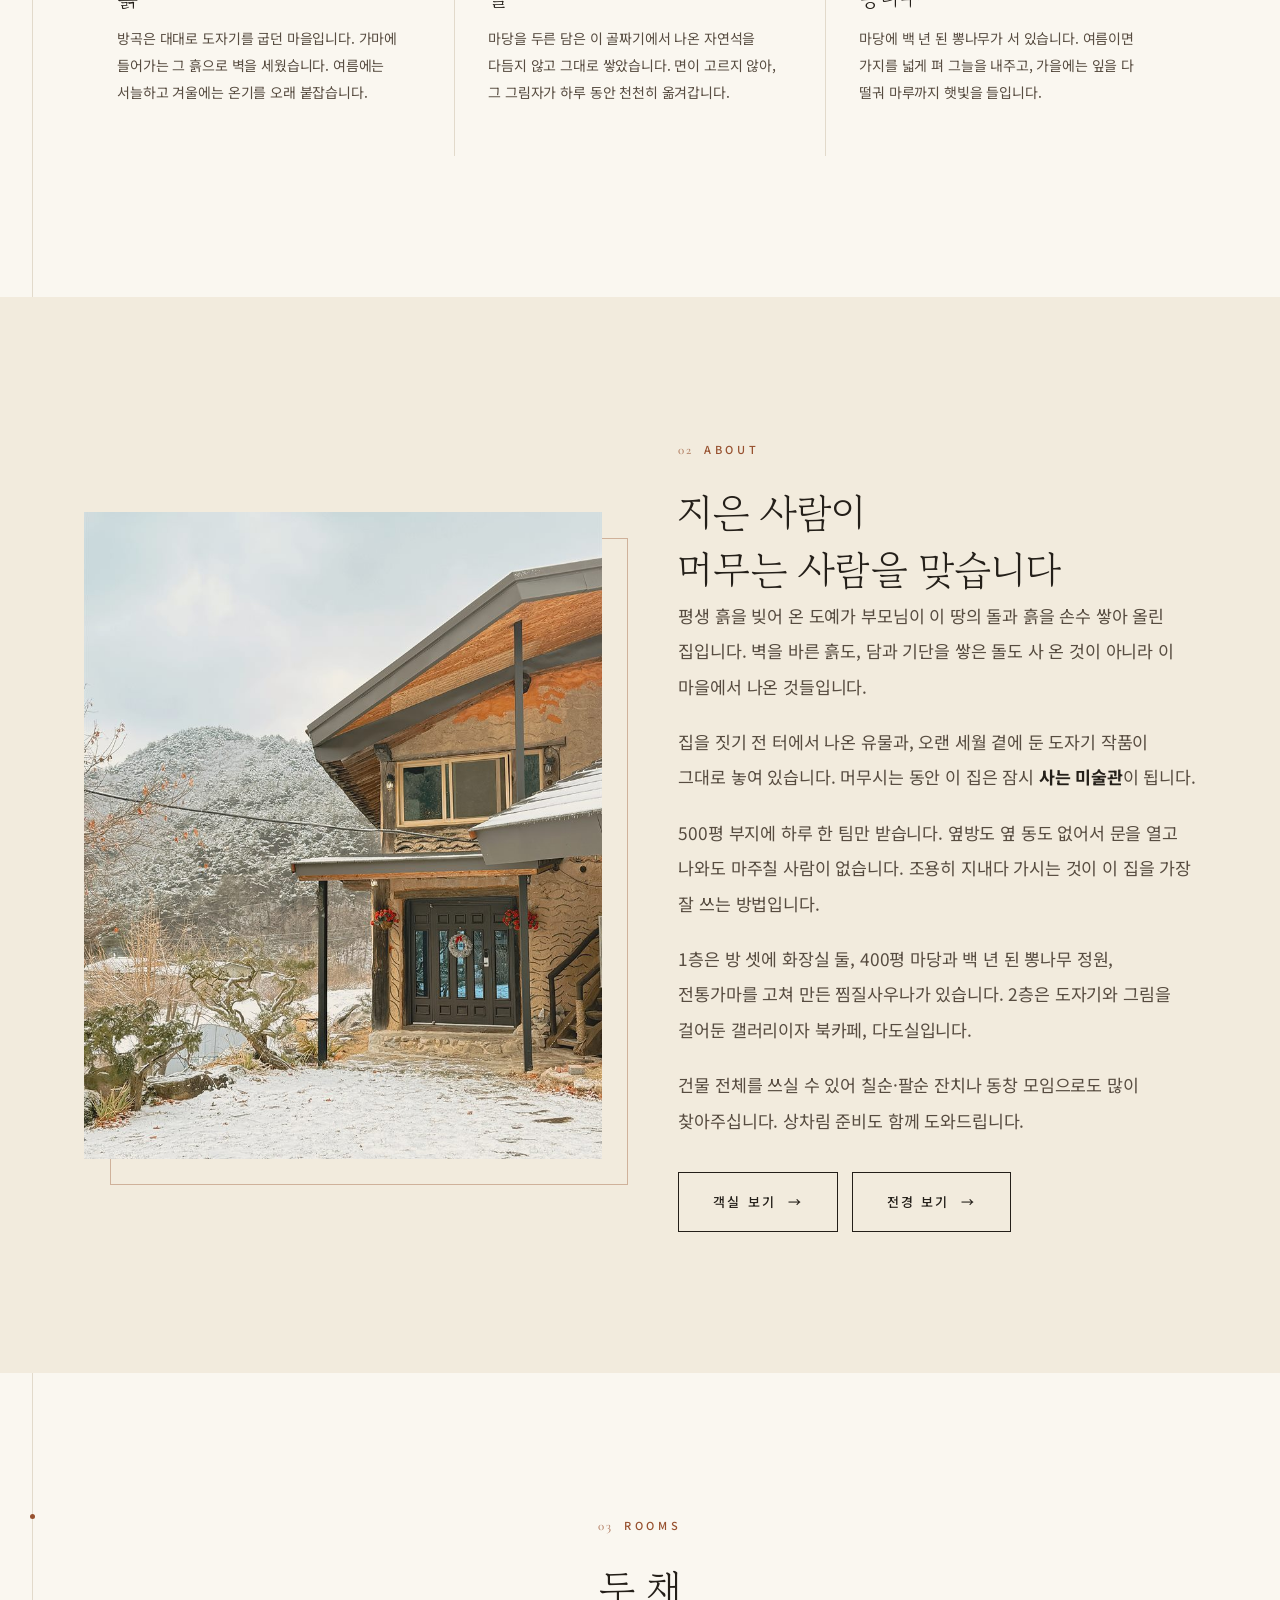
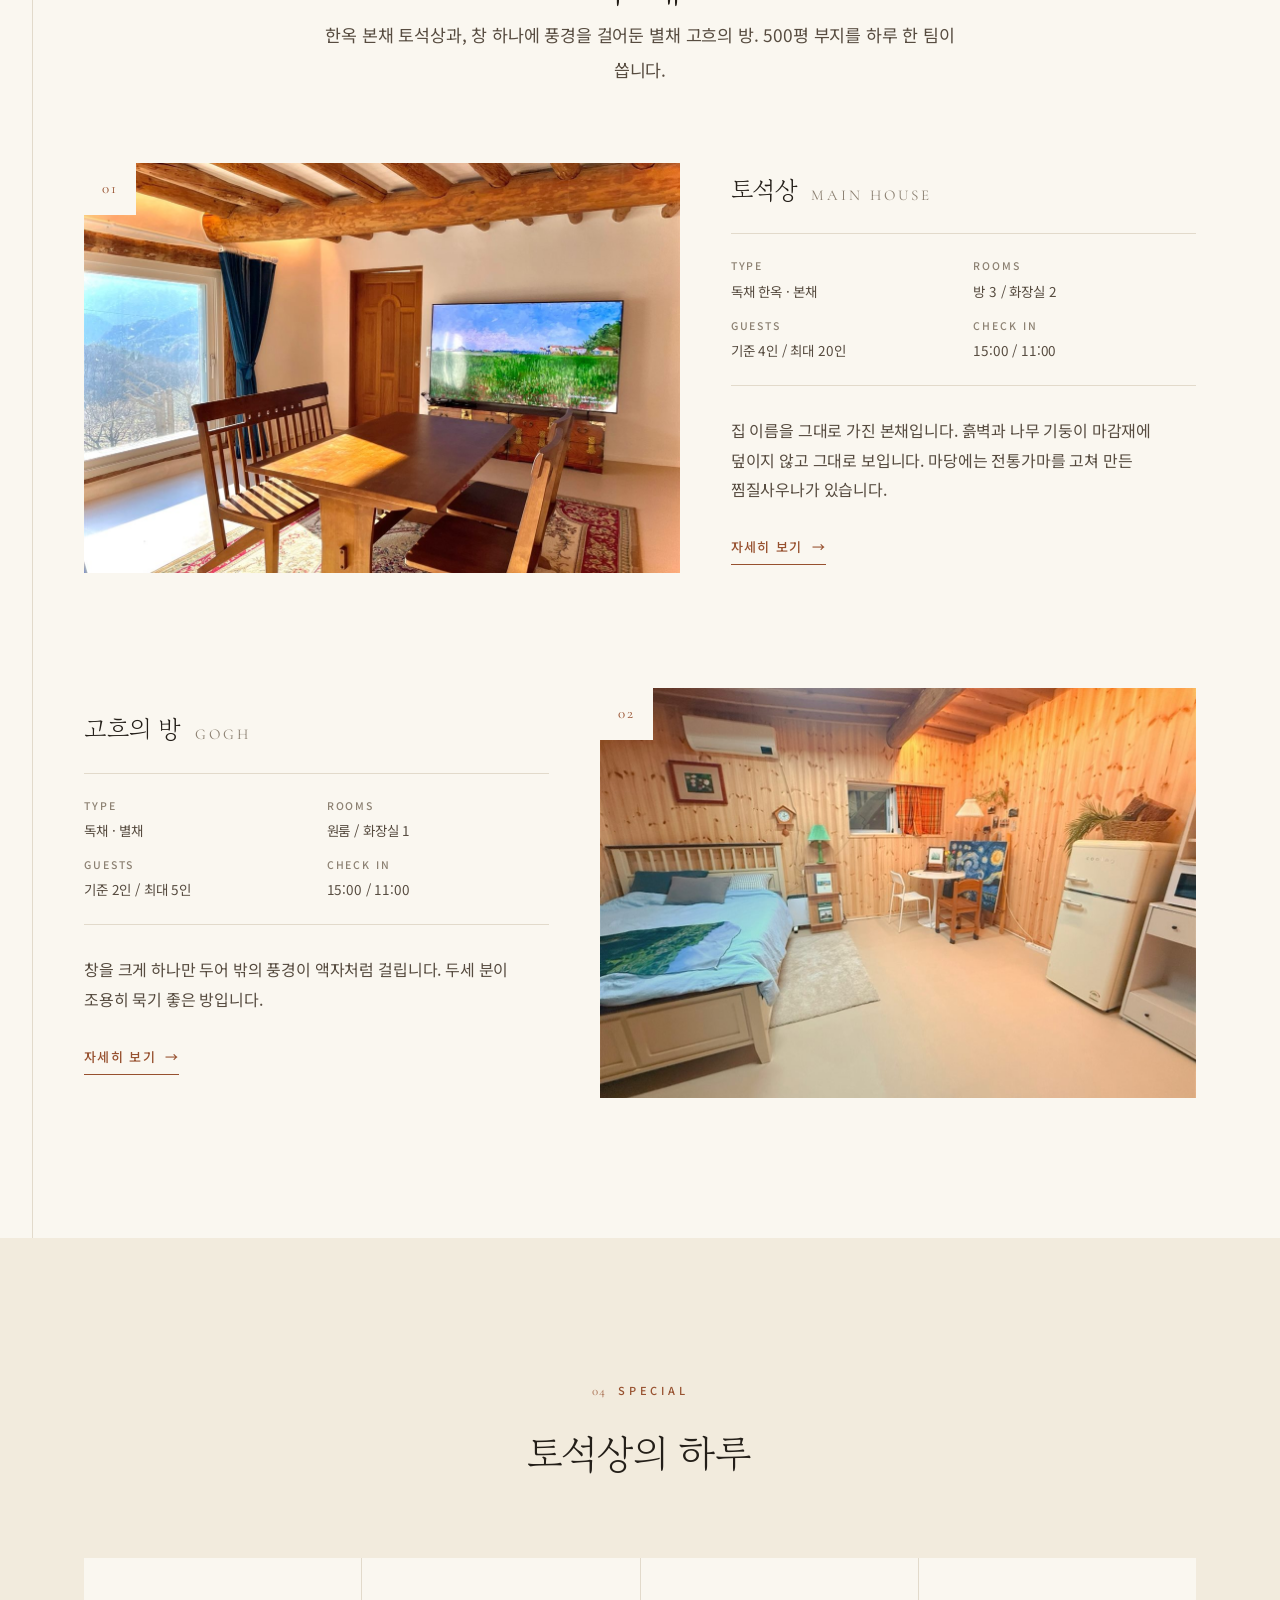
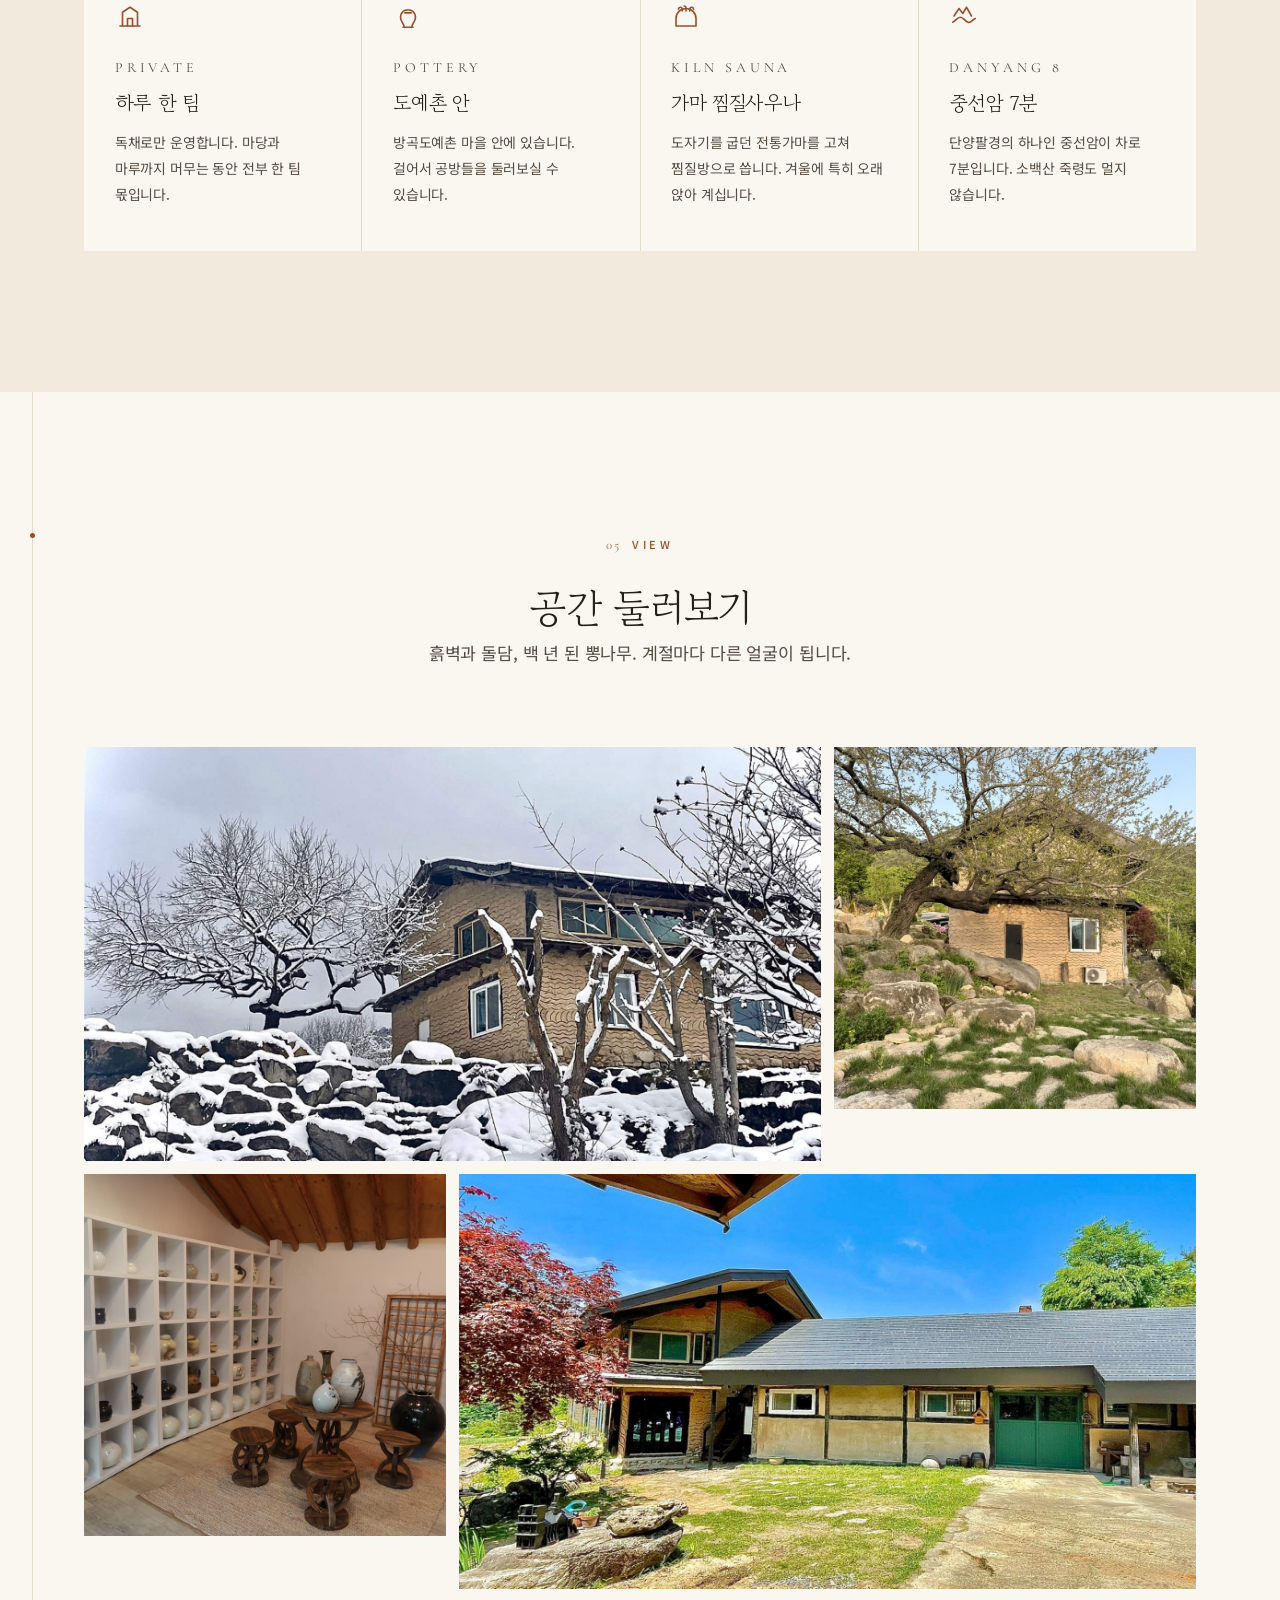
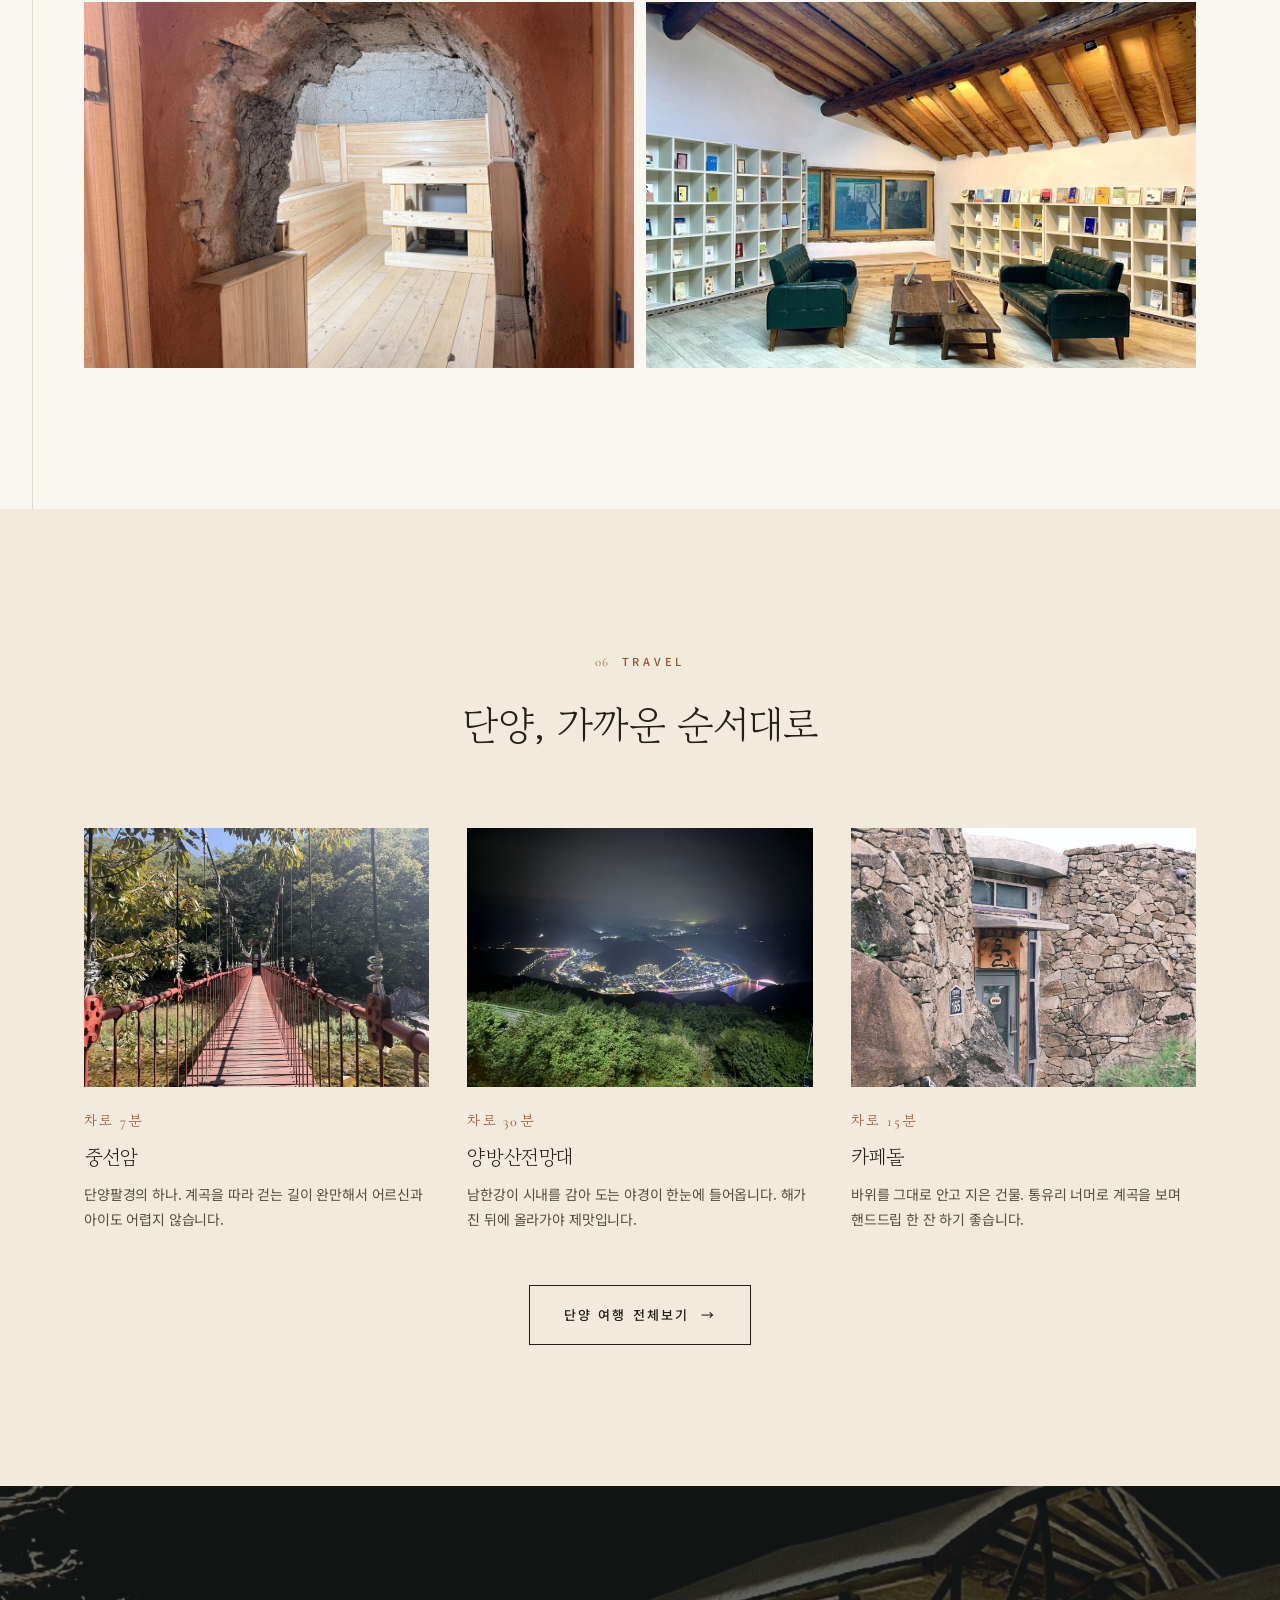
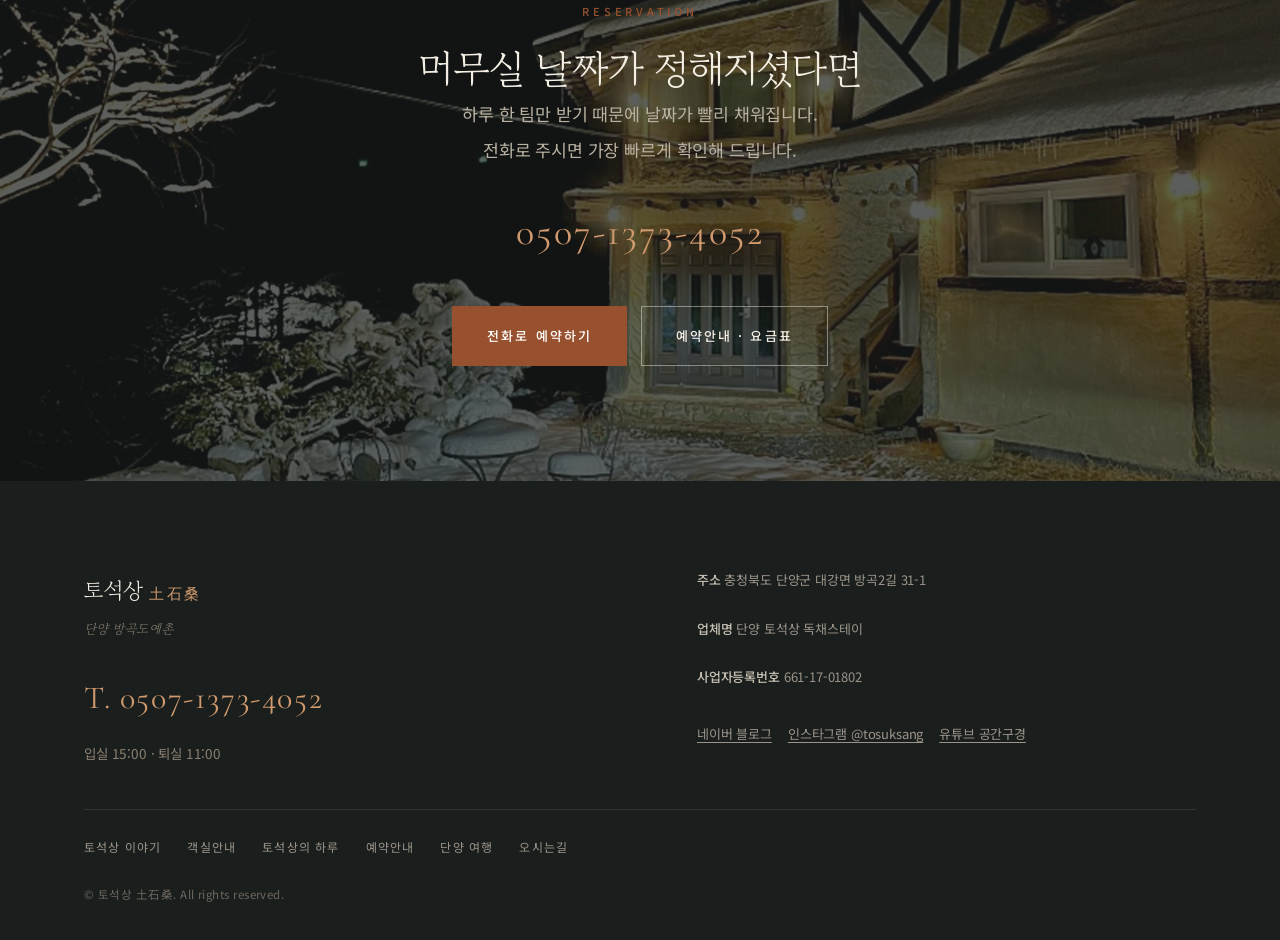
==== commit f5d4bdca: "기존 홈페이지(tosuksang.pages.dev)에 있던 내용 반영 - 오시는길: 항공 부지 안내도 추가 (본채·별채·바베큐장·오두막·주차장·진입로) - 객실: '2층 문화공간'" ====
--- a/index.html
+++ b/index.html
@@ -110,7 +110,7 @@
   </div>
   <div class="drawer__foot">
     <a class="btn btn--gold" data-tel href="#">전화문의 <span data-site="phone">0507-1373-4052</span></a>
-    <a class="btn" data-talk href="#">네이버 톡톡 문의</a>
+    <a class="btn" data-navermap href="#">네이버 지도 보기</a>
     <a class="btn" data-blog href="#">네이버 블로그</a>
   </div>
 </div>
@@ -222,9 +222,14 @@
           <h2 class="h-section">지은 사람이<br>머무는 사람을 맞습니다</h2>
           <span class="rule"></span>
           <p class="lead">
-            토석상은 방곡도예촌의 도예가가 직접 터를 잡고 지은 한옥입니다.
-            벽을 바른 흙, 담과 기단을 쌓은 돌, 마당의 나무 한 그루까지
+            평생 흙을 빚어 온 도예가 부모님이 이 땅의 돌과 흙을 손수 쌓아
+            올린 집입니다. 벽을 바른 흙도, 담과 기단을 쌓은 돌도
             사 온 것이 아니라 이 마을에서 나온 것들입니다.
+          </p>
+          <p class="lead">
+            집을 짓기 전 터에서 나온 유물과, 오랜 세월 곁에 둔 도자기 작품이
+            그대로 놓여 있습니다. 머무시는 동안 이 집은 잠시
+            <b style="color:var(--ink)">사는 미술관</b>이 됩니다.
           </p>
           <p class="lead">
             500평 부지에 하루 한 팀만 받습니다. 옆방도 옆 동도 없어서
